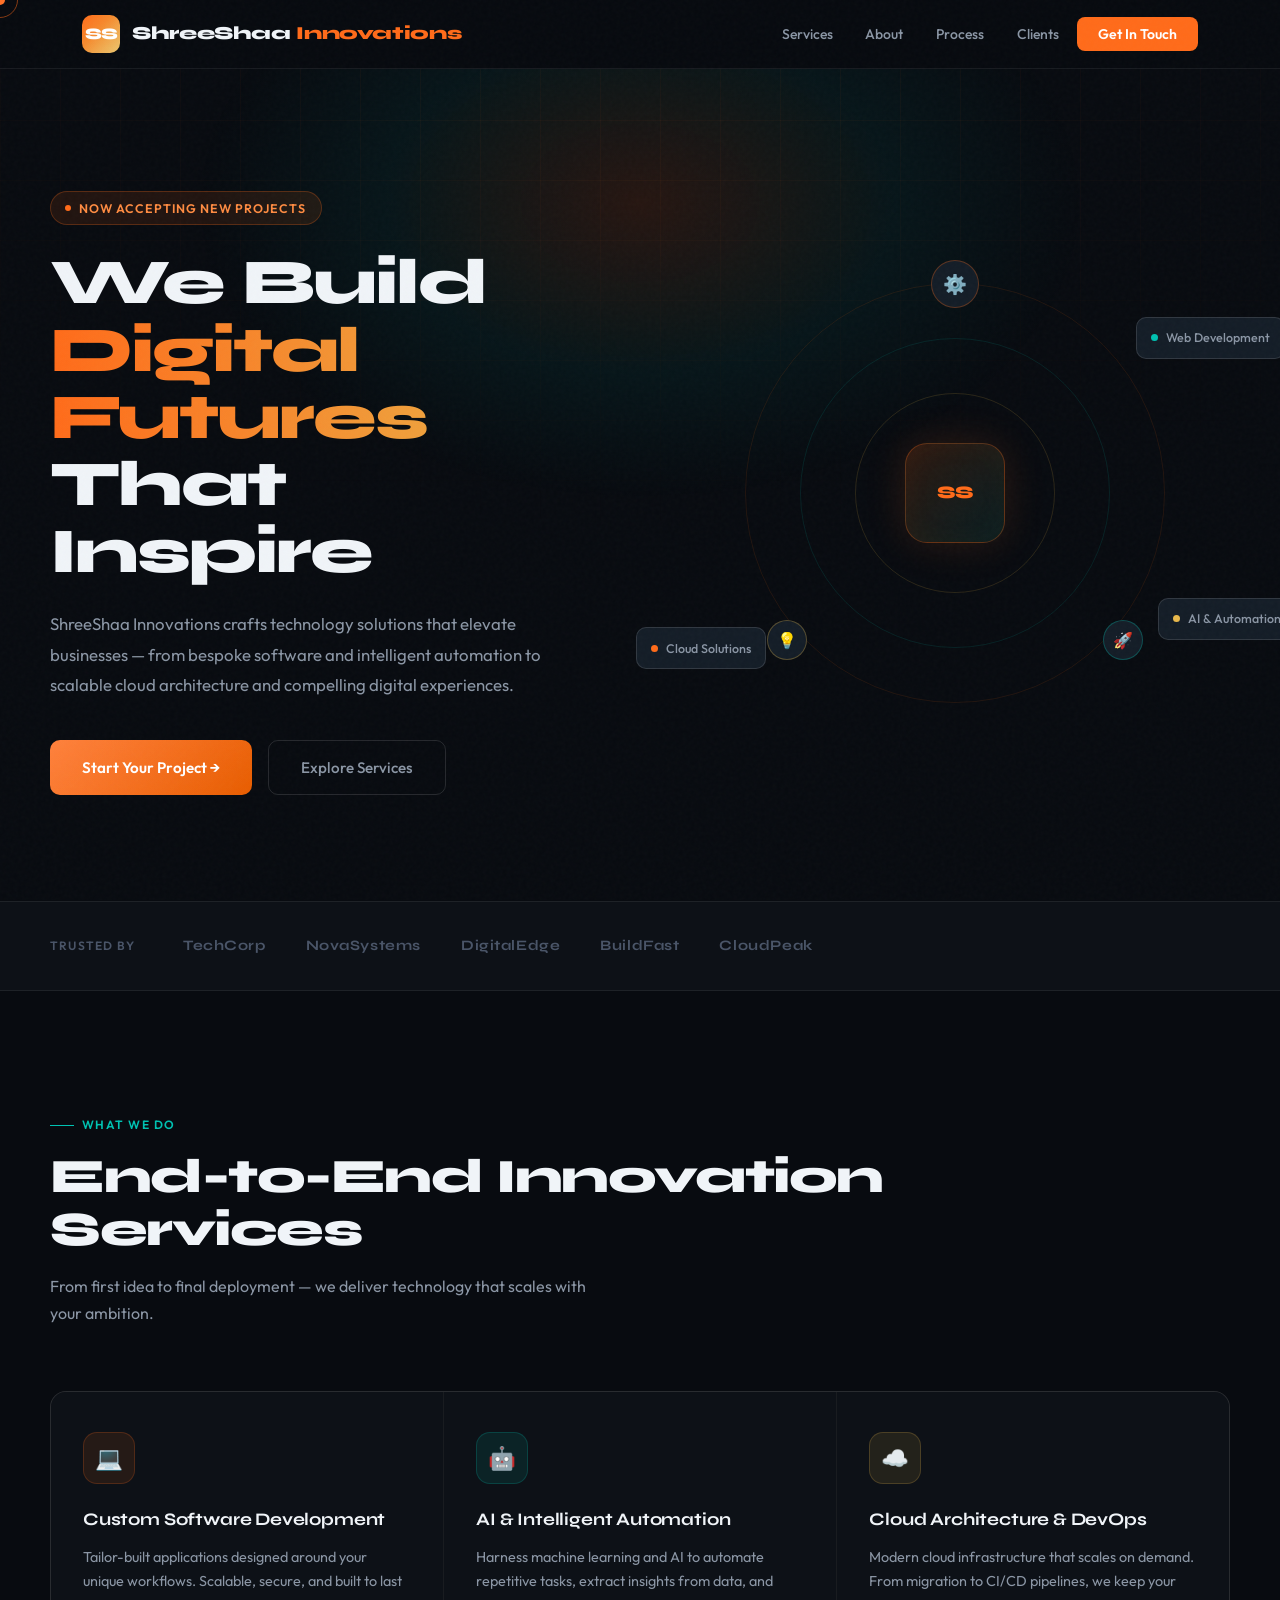
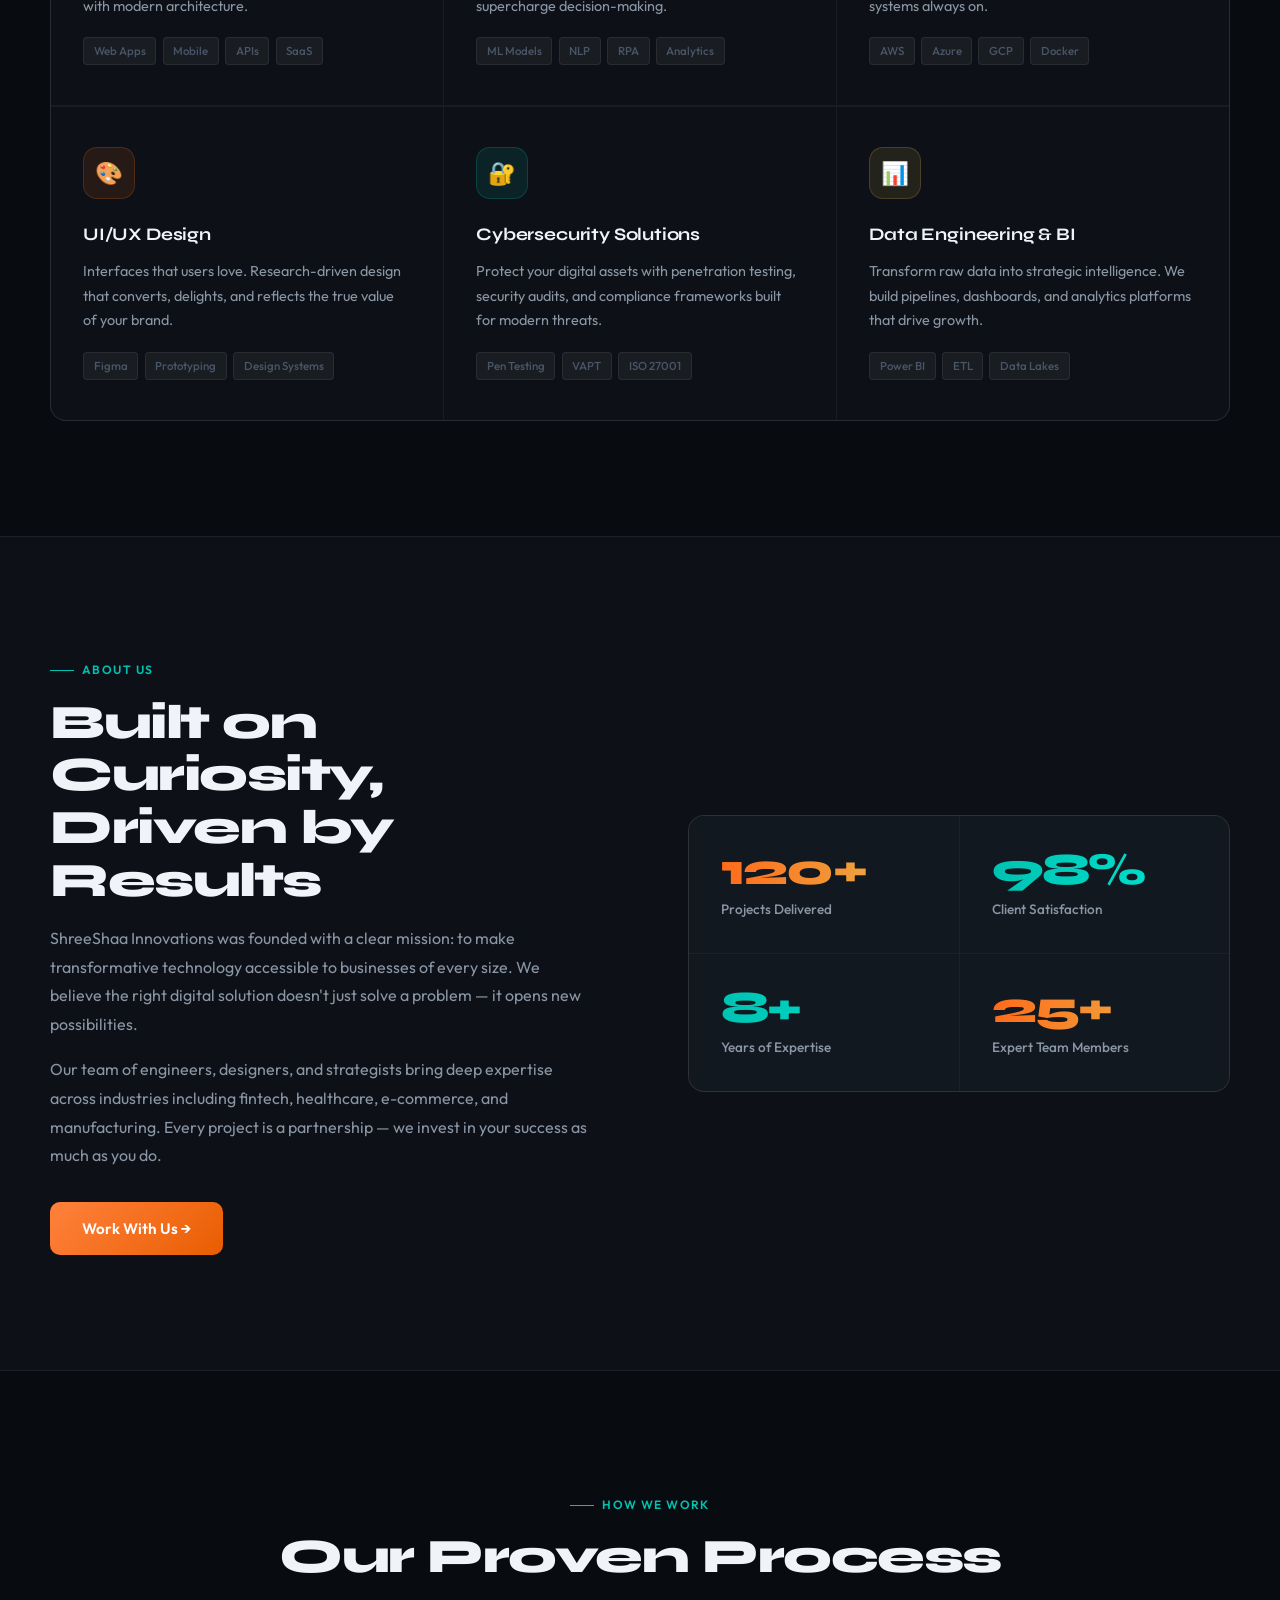
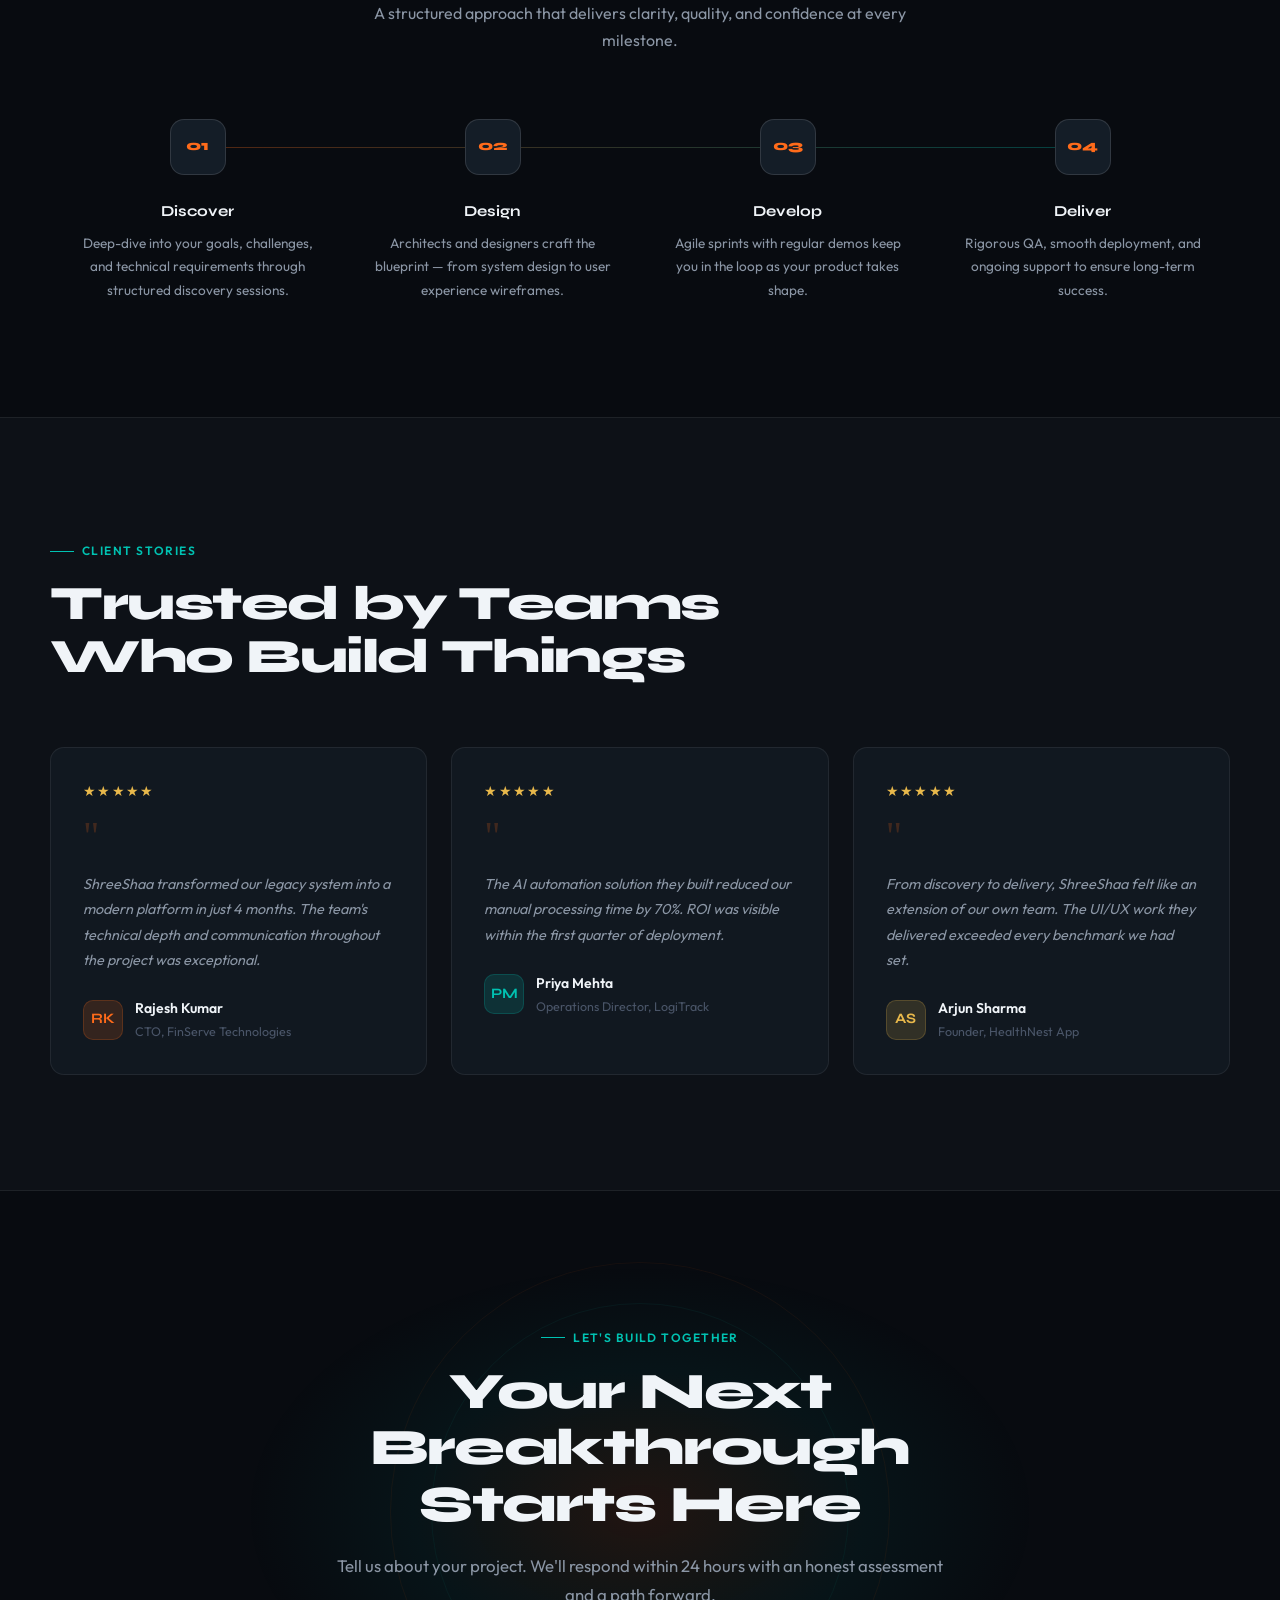
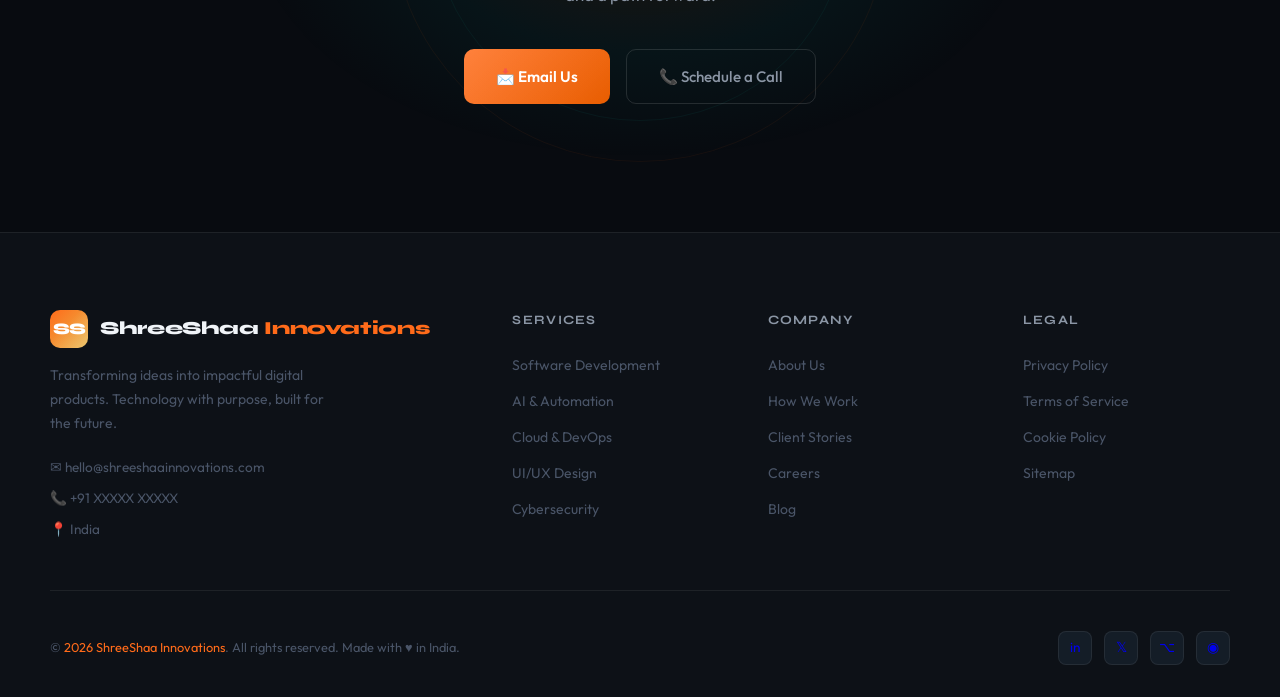
==== index.html @ fb8f9248 "Rename Index.html to index.html" ====
<!DOCTYPE html>
<html lang="en">
<head>
  <meta charset="UTF-8">
  <meta name="viewport" content="width=device-width, initial-scale=1.0">
  <title>ShreeShaa Innovations | Transforming Ideas Into Reality</title>
  <meta name="description" content="ShreeShaa Innovations delivers cutting-edge technology solutions, software development, and digital transformation services to businesses worldwide.">
  <meta name="robots" content="index, follow">
  <link rel="canonical" href="https://shreeshaainnovations.com">
  <meta property="og:title" content="ShreeShaa Innovations | Transforming Ideas Into Reality">
  <meta property="og:description" content="Cutting-edge technology solutions and digital transformation services.">
  <meta property="og:type" content="website">
  <meta property="og:url" content="https://shreeshaainnovations.com">

  <link rel="preconnect" href="https://fonts.googleapis.com">
  <link rel="preconnect" href="https://fonts.gstatic.com" crossorigin>
  <link href="https://fonts.googleapis.com/css2?family=Syne:wght@400;600;700;800&family=Outfit:wght@300;400;500;600&display=swap" rel="stylesheet">

  <script type="application/ld+json">
  {
    "@context": "https://schema.org",
    "@type": "Organization",
    "name": "ShreeShaa Innovations",
    "url": "https://shreeshaainnovations.com",
    "description": "Technology solutions and digital transformation services",
    "contactPoint": { "@type": "ContactPoint", "contactType": "customer service", "email": "hello@shreeshaainnovations.com" }
  }
  </script>

  <style>
    /* ============================
       DESIGN SYSTEM
    ============================ */
    :root {
      --bg:        #080b10;
      --bg2:       #0d1117;
      --bg3:       #111820;
      --surface:   #141d27;
      --border:    rgba(255,255,255,0.07);
      --border2:   rgba(255,255,255,0.12);

      --saffron:   #FF6B1A;
      --saffron2:  #FF8C42;
      --teal:      #00C2B2;
      --teal2:     #00E5D1;
      --gold:      #E8B84B;

      --text:      #F0F4F8;
      --text2:     #8B96A5;
      --text3:     #4A5568;

      --font-head: 'Syne', sans-serif;
      --font-body: 'Outfit', sans-serif;
      --max-w:     1180px;
    }

    *, *::before, *::after { box-sizing: border-box; margin: 0; padding: 0; }
    html { scroll-behavior: smooth; }

    body {
      font-family: var(--font-body);
      background: var(--bg);
      color: var(--text);
      line-height: 1.7;
      -webkit-font-smoothing: antialiased;
      overflow-x: hidden;
      cursor: none;
    }

    /* ============================
       CUSTOM CURSOR
    ============================ */
    .cursor {
      width: 10px; height: 10px;
      background: var(--saffron);
      border-radius: 50%;
      position: fixed;
      top: 0; left: 0;
      pointer-events: none;
      z-index: 9999;
      transform: translate(-50%, -50%);
      transition: transform 0.1s, width 0.2s, height 0.2s, background 0.2s;
      mix-blend-mode: screen;
    }
    .cursor-ring {
      width: 36px; height: 36px;
      border: 1.5px solid rgba(255,107,26,0.5);
      border-radius: 50%;
      position: fixed;
      top: 0; left: 0;
      pointer-events: none;
      z-index: 9998;
      transform: translate(-50%, -50%);
      transition: transform 0.12s ease, width 0.25s, height 0.25s, border-color 0.25s;
    }
    body:hover .cursor-ring { border-color: rgba(255,107,26,0.4); }

    /* ============================
       SKIP LINK
    ============================ */
    .skip-link {
      position: absolute; top: -999px; left: 1rem;
      background: var(--saffron); color: #fff;
      padding: 0.5rem 1rem; border-radius: 0 0 6px 6px;
      font-size: 0.85rem; z-index: 9999;
    }
    .skip-link:focus { top: 0; }

    /* ============================
       NOISE OVERLAY
    ============================ */
    body::before {
      content: '';
      position: fixed; inset: 0;
      background-image: url("data:image/svg+xml,%3Csvg viewBox='0 0 256 256' xmlns='http://www.w3.org/2000/svg'%3E%3Cfilter id='noise'%3E%3CfeTurbulence type='fractalNoise' baseFrequency='0.9' numOctaves='4' stitchTiles='stitch'/%3E%3C/filter%3E%3Crect width='100%25' height='100%25' filter='url(%23noise)' opacity='1'/%3E%3C/svg%3E");
      opacity: 0.025;
      pointer-events: none;
      z-index: 1000;
    }

    /* ============================
       ANIMATED BG GRID
    ============================ */
    .grid-bg {
      position: fixed; inset: 0; z-index: 0;
      background-image:
        linear-gradient(rgba(255,107,26,0.04) 1px, transparent 1px),
        linear-gradient(90deg, rgba(255,107,26,0.04) 1px, transparent 1px);
      background-size: 60px 60px;
      mask-image: radial-gradient(ellipse 80% 60% at 50% 0%, black 30%, transparent 100%);
      pointer-events: none;
    }

    /* ============================
       NAV
    ============================ */
    header {
      position: sticky; top: 0; z-index: 500;
      border-bottom: 1px solid var(--border);
      background: rgba(8, 11, 16, 0.85);
      backdrop-filter: blur(20px);
    }

    nav {
      max-width: var(--max-w);
      margin: 0 auto;
      padding: 0 2rem;
      height: 68px;
      display: flex;
      align-items: center;
      justify-content: space-between;
      gap: 2rem;
    }

    .logo-wrap {
      display: flex; align-items: center; gap: 0.75rem;
      text-decoration: none;
    }

    .logo-icon {
      width: 38px; height: 38px;
      background: linear-gradient(135deg, var(--saffron), var(--gold));
      border-radius: 10px;
      display: flex; align-items: center; justify-content: center;
      font-size: 1rem;
      font-weight: 800;
      color: #fff;
      font-family: var(--font-head);
      letter-spacing: -0.05em;
      position: relative;
      overflow: hidden;
    }

    .logo-icon::after {
      content: '';
      position: absolute; inset: 0;
      background: linear-gradient(135deg, transparent 40%, rgba(255,255,255,0.2));
    }

    .logo-text {
      font-family: var(--font-head);
      font-size: 1.15rem;
      font-weight: 800;
      color: var(--text);
      letter-spacing: -0.02em;
    }

    .logo-text span { color: var(--saffron); }

    .nav-links {
      display: flex; align-items: center; gap: 0.25rem;
      list-style: none;
    }

    .nav-links a {
      color: var(--text2);
      text-decoration: none;
      font-size: 0.875rem;
      font-weight: 500;
      padding: 0.45rem 0.9rem;
      border-radius: 6px;
      transition: color 0.2s, background 0.2s;
    }

    .nav-links a:hover { color: var(--text); background: rgba(255,255,255,0.05); }

    .nav-cta {
      background: var(--saffron) !important;
      color: #fff !important;
      font-weight: 600 !important;
      padding: 0.5rem 1.3rem !important;
      border-radius: 8px !important;
      transition: transform 0.15s, box-shadow 0.2s, background 0.2s !important;
    }

    .nav-cta:hover {
      background: var(--saffron2) !important;
      transform: translateY(-1px) !important;
      box-shadow: 0 6px 20px rgba(255,107,26,0.35) !important;
    }

    /* ============================
       HERO
    ============================ */
    .hero {
      position: relative;
      min-height: calc(100vh - 68px);
      display: flex; align-items: center;
      padding: 6rem 2rem 5rem;
      overflow: hidden;
    }

    /* Radial glow */
    .hero::before {
      content: '';
      position: absolute;
      top: -20%; left: 50%;
      transform: translateX(-50%);
      width: 900px; height: 600px;
      background: radial-gradient(ellipse, rgba(255,107,26,0.12) 0%, rgba(0,194,178,0.06) 40%, transparent 70%);
      pointer-events: none;
    }

    .hero-inner {
      max-width: var(--max-w);
      margin: 0 auto;
      display: grid;
      grid-template-columns: 1fr 1fr;
      gap: 5rem;
      align-items: center;
      position: relative; z-index: 1;
    }

    .hero-badge {
      display: inline-flex; align-items: center; gap: 0.5rem;
      background: rgba(255,107,26,0.1);
      border: 1px solid rgba(255,107,26,0.25);
      color: var(--saffron2);
      font-size: 0.78rem;
      font-weight: 600;
      letter-spacing: 0.08em;
      text-transform: uppercase;
      padding: 0.35rem 0.9rem;
      border-radius: 100px;
      margin-bottom: 1.5rem;
      animation: fadeUp 0.6s ease both;
    }

    .hero-badge::before {
      content: '';
      width: 6px; height: 6px;
      background: var(--saffron);
      border-radius: 50%;
      animation: pulse 2s infinite;
    }

    @keyframes pulse {
      0%, 100% { opacity: 1; transform: scale(1); }
      50% { opacity: 0.5; transform: scale(1.4); }
    }

    h1 {
      font-family: var(--font-head);
      font-size: clamp(2.8rem, 5vw, 4.2rem);
      font-weight: 800;
      line-height: 1.05;
      letter-spacing: -0.03em;
      margin-bottom: 1.5rem;
      animation: fadeUp 0.6s 0.1s ease both;
    }

    h1 .line { display: block; }
    h1 .highlight {
      background: linear-gradient(90deg, var(--saffron), var(--gold));
      -webkit-background-clip: text;
      -webkit-text-fill-color: transparent;
      background-clip: text;
    }

    .hero-desc {
      color: var(--text2);
      font-size: 1.05rem;
      font-weight: 400;
      max-width: 46ch;
      margin-bottom: 2.5rem;
      line-height: 1.8;
      animation: fadeUp 0.6s 0.2s ease both;
    }

    .hero-actions {
      display: flex; gap: 1rem; flex-wrap: wrap;
      animation: fadeUp 0.6s 0.3s ease both;
    }

    .btn-primary {
      background: linear-gradient(135deg, var(--saffron), #E85D00);
      color: #fff;
      font-family: var(--font-body);
      font-size: 0.95rem;
      font-weight: 600;
      padding: 0.85rem 2rem;
      border-radius: 10px;
      border: none;
      cursor: pointer;
      text-decoration: none;
      display: inline-flex; align-items: center; gap: 0.5rem;
      transition: transform 0.15s, box-shadow 0.2s;
      position: relative; overflow: hidden;
    }

    .btn-primary::after {
      content: '';
      position: absolute; inset: 0;
      background: linear-gradient(135deg, rgba(255,255,255,0.15), transparent);
    }

    .btn-primary:hover {
      transform: translateY(-2px);
      box-shadow: 0 12px 32px rgba(255,107,26,0.4);
    }

    .btn-ghost {
      background: transparent;
      color: var(--text2);
      font-size: 0.95rem;
      font-weight: 500;
      padding: 0.85rem 2rem;
      border-radius: 10px;
      border: 1px solid var(--border2);
      text-decoration: none;
      display: inline-flex; align-items: center; gap: 0.5rem;
      transition: color 0.2s, border-color 0.2s, background 0.2s;
    }

    .btn-ghost:hover {
      color: var(--text);
      border-color: rgba(255,255,255,0.25);
      background: rgba(255,255,255,0.04);
    }

    /* Hero Visual — Geometric Innovation Diagram */
    .hero-visual {
      position: relative;
      display: flex; align-items: center; justify-content: center;
      animation: fadeUp 0.7s 0.4s ease both;
    }

    .orbit-container {
      position: relative;
      width: 420px; height: 420px;
    }

    .orbit-ring {
      position: absolute;
      border-radius: 50%;
      border: 1px solid var(--border);
      top: 50%; left: 50%;
      transform: translate(-50%, -50%);
    }

    .orbit-ring:nth-child(1) {
      width: 420px; height: 420px;
      border-color: rgba(255,107,26,0.1);
      animation: spinSlow 30s linear infinite;
    }

    .orbit-ring:nth-child(2) {
      width: 310px; height: 310px;
      border-color: rgba(0,194,178,0.12);
      animation: spinSlow 20s linear infinite reverse;
    }

    .orbit-ring:nth-child(3) {
      width: 200px; height: 200px;
      border-color: rgba(232,184,75,0.15);
      animation: spinSlow 15s linear infinite;
    }

    @keyframes spinSlow { to { transform: translate(-50%, -50%) rotate(360deg); } }

    /* Orbit dots */
    .orbit-dot {
      position: absolute;
      border-radius: 50%;
      display: flex; align-items: center; justify-content: center;
    }

    .od1 {
      width: 48px; height: 48px;
      background: var(--surface);
      border: 1px solid rgba(255,107,26,0.3);
      top: -24px; left: calc(50% - 24px);
      font-size: 1.2rem;
    }

    .od2 {
      width: 40px; height: 40px;
      background: var(--surface);
      border: 1px solid rgba(0,194,178,0.3);
      bottom: 10%; right: 5%;
      font-size: 1rem;
    }

    .od3 {
      width: 40px; height: 40px;
      background: var(--surface);
      border: 1px solid rgba(232,184,75,0.3);
      bottom: 10%; left: 5%;
      font-size: 1rem;
    }

    /* Center core */
    .orbit-core {
      position: absolute;
      top: 50%; left: 50%;
      transform: translate(-50%, -50%);
      width: 100px; height: 100px;
      background: linear-gradient(135deg, rgba(255,107,26,0.15), rgba(0,194,178,0.1));
      border: 1px solid rgba(255,107,26,0.3);
      border-radius: 22px;
      display: flex; align-items: center; justify-content: center;
      font-family: var(--font-head);
      font-size: 1.1rem;
      font-weight: 800;
      color: var(--saffron);
      letter-spacing: -0.03em;
      box-shadow: 0 0 40px rgba(255,107,26,0.15), inset 0 0 30px rgba(255,107,26,0.05);
    }

    /* Floating tech cards */
    .float-card {
      position: absolute;
      background: var(--surface);
      border: 1px solid var(--border2);
      border-radius: 10px;
      padding: 0.6rem 0.9rem;
      font-size: 0.78rem;
      font-weight: 500;
      color: var(--text2);
      display: flex; align-items: center; gap: 0.45rem;
      backdrop-filter: blur(8px);
    }

    .float-card .dot {
      width: 7px; height: 7px;
      border-radius: 50%;
      flex-shrink: 0;
    }

    .fc1 { top: 8%; right: -10%; animation: float 4s ease-in-out infinite; }
    .fc2 { bottom: 15%; right: -12%; animation: float 4s 1.5s ease-in-out infinite; }
    .fc3 { bottom: 8%; left: -8%; animation: float 4s 0.8s ease-in-out infinite; }

    @keyframes float {
      0%, 100% { transform: translateY(0px); }
      50% { transform: translateY(-10px); }
    }

    /* ============================
       TRUSTED BY
    ============================ */
    .trusted {
      border-top: 1px solid var(--border);
      border-bottom: 1px solid var(--border);
      padding: 2rem 2rem;
      background: var(--bg2);
    }

    .trusted-inner {
      max-width: var(--max-w);
      margin: 0 auto;
      display: flex; align-items: center; gap: 3rem;
      flex-wrap: wrap;
    }

    .trusted-label {
      font-size: 0.75rem;
      font-weight: 600;
      letter-spacing: 0.1em;
      text-transform: uppercase;
      color: var(--text3);
      white-space: nowrap;
    }

    .trusted-logos {
      display: flex; align-items: center; gap: 2.5rem; flex-wrap: wrap;
    }

    .trusted-logo {
      font-family: var(--font-head);
      font-size: 0.9rem;
      font-weight: 700;
      color: var(--text3);
      letter-spacing: 0.04em;
      transition: color 0.2s;
    }

    .trusted-logo:hover { color: var(--text2); }

    /* ============================
       SERVICES
    ============================ */
    .services {
      padding: clamp(5rem, 9vw, 8rem) 2rem;
      position: relative;
    }

    .section-head {
      max-width: var(--max-w);
      margin: 0 auto 4rem;
    }

    .eyebrow {
      display: inline-flex; align-items: center; gap: 0.5rem;
      font-size: 0.75rem; font-weight: 600;
      letter-spacing: 0.12em; text-transform: uppercase;
      color: var(--teal);
      margin-bottom: 1rem;
    }

    .eyebrow::before {
      content: '';
      width: 24px; height: 1px;
      background: var(--teal);
    }

    h2 {
      font-family: var(--font-head);
      font-size: clamp(2rem, 4vw, 3rem);
      font-weight: 800;
      letter-spacing: -0.03em;
      line-height: 1.1;
      margin-bottom: 1rem;
      color: var(--text);
    }

    .section-sub {
      color: var(--text2);
      font-size: 1rem;
      max-width: 50ch;
    }

    .services-grid {
      max-width: var(--max-w);
      margin: 0 auto;
      display: grid;
      grid-template-columns: repeat(3, 1fr);
      gap: 1.5px;
      background: var(--border);
      border-radius: 16px;
      overflow: hidden;
      border: 1px solid var(--border);
    }

    .service-card {
      background: var(--bg2);
      padding: 2.5rem 2rem;
      position: relative;
      overflow: hidden;
      transition: background 0.3s;
    }

    .service-card::before {
      content: '';
      position: absolute;
      top: 0; left: 0; right: 0;
      height: 2px;
      background: linear-gradient(90deg, var(--saffron), var(--teal));
      opacity: 0;
      transition: opacity 0.3s;
    }

    .service-card:hover { background: var(--surface); }
    .service-card:hover::before { opacity: 1; }

    .service-icon {
      width: 52px; height: 52px;
      border-radius: 14px;
      display: flex; align-items: center; justify-content: center;
      font-size: 1.4rem;
      margin-bottom: 1.3rem;
    }

    .si-orange { background: rgba(255,107,26,0.1); border: 1px solid rgba(255,107,26,0.2); }
    .si-teal   { background: rgba(0,194,178,0.1); border: 1px solid rgba(0,194,178,0.2); }
    .si-gold   { background: rgba(232,184,75,0.1); border: 1px solid rgba(232,184,75,0.2); }

    h3 {
      font-family: var(--font-head);
      font-size: 1.1rem;
      font-weight: 700;
      margin-bottom: 0.6rem;
      color: var(--text);
      letter-spacing: -0.01em;
    }

    .service-card p {
      color: var(--text2);
      font-size: 0.9rem;
      line-height: 1.7;
      margin-bottom: 1.2rem;
    }

    .service-tags {
      display: flex; flex-wrap: wrap; gap: 0.4rem;
    }

    .tag {
      font-size: 0.72rem;
      font-weight: 500;
      padding: 0.2rem 0.6rem;
      border-radius: 4px;
      background: rgba(255,255,255,0.05);
      color: var(--text3);
      border: 1px solid var(--border);
    }

    /* ============================
       ABOUT / STATS
    ============================ */
    .about {
      padding: clamp(5rem, 9vw, 8rem) 2rem;
      background: var(--bg2);
      border-top: 1px solid var(--border);
      border-bottom: 1px solid var(--border);
    }

    .about-inner {
      max-width: var(--max-w);
      margin: 0 auto;
      display: grid;
      grid-template-columns: 1fr 1fr;
      gap: 6rem;
      align-items: center;
    }

    .about-content p {
      color: var(--text2);
      margin-bottom: 1rem;
      line-height: 1.8;
    }

    .about-actions { margin-top: 2rem; }

    .stats-grid {
      display: grid;
      grid-template-columns: 1fr 1fr;
      gap: 1px;
      background: var(--border);
      border-radius: 16px;
      overflow: hidden;
      border: 1px solid var(--border);
    }

    .stat-cell {
      background: var(--bg3);
      padding: 2rem;
      transition: background 0.2s;
    }

    .stat-cell:hover { background: var(--surface); }

    .stat-num {
      font-family: var(--font-head);
      font-size: 2.8rem;
      font-weight: 800;
      line-height: 1;
      margin-bottom: 0.3rem;
      letter-spacing: -0.04em;
    }

    .sn-orange { background: linear-gradient(90deg, var(--saffron), var(--gold)); -webkit-background-clip: text; -webkit-text-fill-color: transparent; background-clip: text; }
    .sn-teal   { background: linear-gradient(90deg, var(--teal), var(--teal2)); -webkit-background-clip: text; -webkit-text-fill-color: transparent; background-clip: text; }

    .stat-desc {
      font-size: 0.85rem;
      color: var(--text2);
      font-weight: 500;
    }

    /* ============================
       PROCESS
    ============================ */
    .process {
      padding: clamp(5rem, 9vw, 8rem) 2rem;
    }

    .process-steps {
      max-width: var(--max-w);
      margin: 4rem auto 0;
      display: grid;
      grid-template-columns: repeat(4, 1fr);
      gap: 0;
      position: relative;
    }

    .process-steps::before {
      content: '';
      position: absolute;
      top: 28px; left: calc(12.5% + 20px); right: calc(12.5% + 20px);
      height: 1px;
      background: linear-gradient(90deg, var(--saffron), var(--teal));
      opacity: 0.3;
    }

    .process-step {
      padding: 0 1.5rem;
      text-align: center;
    }

    .step-num {
      width: 56px; height: 56px;
      border-radius: 14px;
      background: var(--surface);
      border: 1px solid var(--border2);
      display: flex; align-items: center; justify-content: center;
      font-family: var(--font-head);
      font-size: 0.9rem;
      font-weight: 800;
      color: var(--saffron);
      margin: 0 auto 1.5rem;
      position: relative; z-index: 1;
      transition: background 0.2s, transform 0.2s;
    }

    .process-step:hover .step-num {
      background: rgba(255,107,26,0.1);
      transform: translateY(-3px);
    }

    .process-step h4 {
      font-family: var(--font-head);
      font-size: 0.95rem;
      font-weight: 700;
      margin-bottom: 0.5rem;
      color: var(--text);
    }

    .process-step p {
      font-size: 0.85rem;
      color: var(--text2);
      line-height: 1.7;
    }

    /* ============================
       TESTIMONIALS
    ============================ */
    .testimonials {
      padding: clamp(5rem, 9vw, 8rem) 2rem;
      background: var(--bg2);
      border-top: 1px solid var(--border);
      border-bottom: 1px solid var(--border);
    }

    .testimonials-grid {
      max-width: var(--max-w);
      margin: 4rem auto 0;
      display: grid;
      grid-template-columns: repeat(3, 1fr);
      gap: 1.5rem;
    }

    .testimonial-card {
      background: var(--bg3);
      border: 1px solid var(--border);
      border-radius: 14px;
      padding: 2rem;
      position: relative;
      transition: border-color 0.2s, transform 0.2s;
    }

    .testimonial-card:hover {
      border-color: rgba(255,107,26,0.25);
      transform: translateY(-3px);
    }

    .quote-icon {
      font-size: 2.5rem;
      line-height: 1;
      color: rgba(255,107,26,0.2);
      font-family: Georgia, serif;
      margin-bottom: 1rem;
      display: block;
    }

    .testimonial-text {
      color: var(--text2);
      font-size: 0.9rem;
      line-height: 1.75;
      margin-bottom: 1.5rem;
      font-style: italic;
    }

    .testimonial-author {
      display: flex; align-items: center; gap: 0.75rem;
    }

    .author-avatar {
      width: 40px; height: 40px;
      border-radius: 10px;
      display: flex; align-items: center; justify-content: center;
      font-weight: 700; font-size: 0.9rem;
      font-family: var(--font-head);
      flex-shrink: 0;
    }

    .av1 { background: rgba(255,107,26,0.15); color: var(--saffron); border: 1px solid rgba(255,107,26,0.2); }
    .av2 { background: rgba(0,194,178,0.15); color: var(--teal); border: 1px solid rgba(0,194,178,0.2); }
    .av3 { background: rgba(232,184,75,0.15); color: var(--gold); border: 1px solid rgba(232,184,75,0.2); }

    .author-name {
      font-weight: 600;
      font-size: 0.875rem;
      color: var(--text);
    }

    .author-role { font-size: 0.78rem; color: var(--text3); }

    /* Stars */
    .stars { color: var(--gold); font-size: 0.85rem; margin-bottom: 0.8rem; letter-spacing: 0.1em; }

    /* ============================
       CONTACT / CTA
    ============================ */
    .cta-section {
      padding: clamp(5rem, 10vw, 9rem) 2rem;
      position: relative;
      overflow: hidden;
      text-align: center;
    }

    .cta-section::before {
      content: '';
      position: absolute;
      top: 50%; left: 50%;
      transform: translate(-50%, -50%);
      width: 800px; height: 500px;
      background: radial-gradient(ellipse, rgba(255,107,26,0.1) 0%, rgba(0,194,178,0.05) 40%, transparent 70%);
      pointer-events: none;
    }

    /* Decorative geometric shape */
    .cta-deco {
      position: absolute;
      top: 50%; left: 50%;
      transform: translate(-50%, -50%);
      width: 500px; height: 500px;
      border: 1px solid rgba(255,107,26,0.06);
      border-radius: 50%;
      pointer-events: none;
    }

    .cta-deco::after {
      content: '';
      position: absolute; inset: 40px;
      border: 1px solid rgba(0,194,178,0.06);
      border-radius: 50%;
    }

    .cta-inner { position: relative; z-index: 1; max-width: 620px; margin: 0 auto; }

    .cta-inner h2 { font-size: clamp(2rem, 4.5vw, 3.2rem); margin-bottom: 1.2rem; }

    .cta-inner p { color: var(--text2); margin-bottom: 2.5rem; font-size: 1.05rem; }

    .cta-actions { display: flex; gap: 1rem; justify-content: center; flex-wrap: wrap; }

    /* ============================
       FOOTER
    ============================ */
    footer {
      background: var(--bg2);
      border-top: 1px solid var(--border);
      padding: clamp(3.5rem, 6vw, 5rem) 2rem 2rem;
    }

    .footer-inner { max-width: var(--max-w); margin: 0 auto; }

    .footer-top {
      display: grid;
      grid-template-columns: 2fr 1fr 1fr 1fr;
      gap: 3rem;
      padding-bottom: 3rem;
      margin-bottom: 2.5rem;
      border-bottom: 1px solid var(--border);
    }

    .footer-brand-desc {
      color: var(--text3);
      font-size: 0.875rem;
      line-height: 1.7;
      margin-top: 1rem;
      max-width: 32ch;
    }

    .footer-contact {
      margin-top: 1.3rem;
      display: flex; flex-direction: column; gap: 0.5rem;
    }

    .footer-contact a {
      color: var(--text3);
      font-size: 0.85rem;
      text-decoration: none;
      transition: color 0.2s;
      display: flex; align-items: center; gap: 0.4rem;
    }

    .footer-contact a:hover { color: var(--saffron2); }

    .footer-col h5 {
      font-family: var(--font-head);
      font-size: 0.8rem;
      font-weight: 700;
      letter-spacing: 0.1em;
      text-transform: uppercase;
      color: var(--text2);
      margin-bottom: 1.2rem;
    }

    .footer-col ul { list-style: none; display: flex; flex-direction: column; gap: 0.55rem; }

    .footer-col ul li a {
      color: var(--text3);
      font-size: 0.875rem;
      text-decoration: none;
      transition: color 0.2s;
    }

    .footer-col ul li a:hover { color: var(--saffron2); }

    .footer-bottom {
      display: flex; justify-content: space-between; align-items: center;
      gap: 1rem; flex-wrap: wrap;
    }

    .footer-bottom p { color: var(--text3); font-size: 0.8rem; }
    .footer-bottom p span { color: var(--saffron); }

    .footer-socials { display: flex; gap: 0.75rem; }

    .social-btn {
      width: 34px; height: 34px;
      border-radius: 8px;
      background: var(--surface);
      border: 1px solid var(--border);
      display: flex; align-items: center; justify-content: center;
      font-size: 0.85rem;
      text-decoration: none;
      transition: background 0.2s, border-color 0.2s, transform 0.15s;
    }

    .social-btn:hover {
      background: rgba(255,107,26,0.1);
      border-color: rgba(255,107,26,0.3);
      transform: translateY(-2px);
    }

    /* ============================
       ANIMATIONS
    ============================ */
    @keyframes fadeUp {
      from { opacity: 0; transform: translateY(28px); }
      to   { opacity: 1; transform: translateY(0); }
    }

    .reveal {
      opacity: 0;
      transform: translateY(20px);
      transition: opacity 0.6s ease, transform 0.6s ease;
    }

    .reveal.visible {
      opacity: 1;
      transform: translateY(0);
    }

    /* ============================
       RESPONSIVE
    ============================ */
    @media (max-width: 960px) {
      .hero-inner { grid-template-columns: 1fr; text-align: center; gap: 3rem; }
      .hero-desc { margin: 0 auto 2.5rem; }
      .hero-actions { justify-content: center; }
      .hero-visual { display: none; }
      .services-grid { grid-template-columns: 1fr; }
      .about-inner { grid-template-columns: 1fr; gap: 3rem; }
      .process-steps { grid-template-columns: 1fr 1fr; gap: 2rem; }
      .process-steps::before { display: none; }
      .testimonials-grid { grid-template-columns: 1fr; }
      .footer-top { grid-template-columns: 1fr 1fr; }
    }

    @media (max-width: 600px) {
      .nav-links { display: none; }
      .services-grid { gap: 1rem; background: none; border: none; }
      .service-card { border-radius: 12px; border: 1px solid var(--border); }
      .stats-grid { grid-template-columns: 1fr; }
      .footer-top { grid-template-columns: 1fr; }
      .process-steps { grid-template-columns: 1fr; }
    }
  </style>
</head>
<body>

  <a class="skip-link" href="#main-content">Skip to main content</a>
  <div class="cursor" id="cursor"></div>
  <div class="cursor-ring" id="cursorRing"></div>
  <div class="grid-bg" aria-hidden="true"></div>

  <!-- ======================== HEADER ======================== -->
  <header>
    <nav aria-label="Main navigation">
      <a href="/" class="logo-wrap" aria-label="ShreeShaa Innovations Home">
        <div class="logo-icon">SS</div>
        <span class="logo-text">ShreeShaa <span>Innovations</span></span>
      </a>
      <ul class="nav-links" role="list">
        <li><a href="#services">Services</a></li>
        <li><a href="#about">About</a></li>
        <li><a href="#process">Process</a></li>
        <li><a href="#testimonials">Clients</a></li>
        <li><a href="#contact" class="nav-cta">Get In Touch</a></li>
      </ul>
    </nav>
  </header>

  <!-- ======================== MAIN ======================== -->
  <main id="main-content">

    <!-- HERO -->
    <section class="hero" aria-labelledby="hero-heading">
      <div class="hero-inner">
        <div>
          <span class="hero-badge">Now Accepting New Projects</span>
          <h1 id="hero-heading">
            <span class="line">We Build</span>
            <span class="line highlight">Digital Futures</span>
            <span class="line">That Inspire</span>
          </h1>
          <p class="hero-desc">
            ShreeShaa Innovations crafts technology solutions that elevate businesses — 
            from bespoke software and intelligent automation to scalable cloud architecture 
            and compelling digital experiences.
          </p>
          <div class="hero-actions">
            <a href="#contact" class="btn-primary">Start Your Project →</a>
            <a href="#services" class="btn-ghost">Explore Services</a>
          </div>
        </div>

        <div class="hero-visual" aria-hidden="true">
          <div class="orbit-container">
            <div class="orbit-ring">
              <div class="orbit-dot od1">⚙️</div>
              <div class="orbit-dot od2">🚀</div>
              <div class="orbit-dot od3">💡</div>
            </div>
            <div class="orbit-ring"></div>
            <div class="orbit-ring"></div>
            <div class="orbit-core">SS</div>
          </div>
          <div class="float-card fc1">
            <span class="dot" style="background:var(--teal)"></span>
            Web Development
          </div>
          <div class="float-card fc2">
            <span class="dot" style="background:var(--gold)"></span>
            AI & Automation
          </div>
          <div class="float-card fc3">
            <span class="dot" style="background:var(--saffron)"></span>
            Cloud Solutions
          </div>
        </div>
      </div>
    </section>

    <!-- TRUSTED BY -->
    <div class="trusted">
      <div class="trusted-inner">
        <span class="trusted-label">Trusted by</span>
        <div class="trusted-logos">
          <span class="trusted-logo">TechCorp</span>
          <span class="trusted-logo">NovaSystems</span>
          <span class="trusted-logo">DigitalEdge</span>
          <span class="trusted-logo">BuildFast</span>
          <span class="trusted-logo">CloudPeak</span>
        </div>
      </div>
    </div>

    <!-- SERVICES -->
    <section class="services" id="services" aria-labelledby="services-heading">
      <div class="section-head reveal">
        <span class="eyebrow">What We Do</span>
        <h2 id="services-heading">End-to-End Innovation<br>Services</h2>
        <p class="section-sub">From first idea to final deployment — we deliver technology that scales with your ambition.</p>
      </div>
      <div class="services-grid reveal">
        <article class="service-card">
          <div class="service-icon si-orange">💻</div>
          <h3>Custom Software Development</h3>
          <p>Tailor-built applications designed around your unique workflows. Scalable, secure, and built to last with modern architecture.</p>
          <div class="service-tags">
            <span class="tag">Web Apps</span>
            <span class="tag">Mobile</span>
            <span class="tag">APIs</span>
            <span class="tag">SaaS</span>
          </div>
        </article>
        <article class="service-card">
          <div class="service-icon si-teal">🤖</div>
          <h3>AI & Intelligent Automation</h3>
          <p>Harness machine learning and AI to automate repetitive tasks, extract insights from data, and supercharge decision-making.</p>
          <div class="service-tags">
            <span class="tag">ML Models</span>
            <span class="tag">NLP</span>
            <span class="tag">RPA</span>
            <span class="tag">Analytics</span>
          </div>
        </article>
        <article class="service-card">
          <div class="service-icon si-gold">☁️</div>
          <h3>Cloud Architecture & DevOps</h3>
          <p>Modern cloud infrastructure that scales on demand. From migration to CI/CD pipelines, we keep your systems always on.</p>
          <div class="service-tags">
            <span class="tag">AWS</span>
            <span class="tag">Azure</span>
            <span class="tag">GCP</span>
            <span class="tag">Docker</span>
          </div>
        </article>
        <article class="service-card">
          <div class="service-icon si-orange">🎨</div>
          <h3>UI/UX Design</h3>
          <p>Interfaces that users love. Research-driven design that converts, delights, and reflects the true value of your brand.</p>
          <div class="service-tags">
            <span class="tag">Figma</span>
            <span class="tag">Prototyping</span>
            <span class="tag">Design Systems</span>
          </div>
        </article>
        <article class="service-card">
          <div class="service-icon si-teal">🔐</div>
          <h3>Cybersecurity Solutions</h3>
          <p>Protect your digital assets with penetration testing, security audits, and compliance frameworks built for modern threats.</p>
          <div class="service-tags">
            <span class="tag">Pen Testing</span>
            <span class="tag">VAPT</span>
            <span class="tag">ISO 27001</span>
          </div>
        </article>
        <article class="service-card">
          <div class="service-icon si-gold">📊</div>
          <h3>Data Engineering & BI</h3>
          <p>Transform raw data into strategic intelligence. We build pipelines, dashboards, and analytics platforms that drive growth.</p>
          <div class="service-tags">
            <span class="tag">Power BI</span>
            <span class="tag">ETL</span>
            <span class="tag">Data Lakes</span>
          </div>
        </article>
      </div>
    </section>

    <!-- ABOUT / STATS -->
    <section class="about" id="about" aria-labelledby="about-heading">
      <div class="about-inner">
        <div class="about-content reveal">
          <span class="eyebrow">About Us</span>
          <h2 id="about-heading">Built on Curiosity,<br>Driven by Results</h2>
          <p>ShreeShaa Innovations was founded with a clear mission: to make transformative technology accessible to businesses of every size. We believe the right digital solution doesn't just solve a problem — it opens new possibilities.</p>
          <p>Our team of engineers, designers, and strategists bring deep expertise across industries including fintech, healthcare, e-commerce, and manufacturing. Every project is a partnership — we invest in your success as much as you do.</p>
          <div class="about-actions">
            <a href="#contact" class="btn-primary">Work With Us →</a>
          </div>
        </div>
        <div class="stats-grid reveal">
          <div class="stat-cell">
            <div class="stat-num sn-orange">120+</div>
            <div class="stat-desc">Projects Delivered</div>
          </div>
          <div class="stat-cell">
            <div class="stat-num sn-teal">98%</div>
            <div class="stat-desc">Client Satisfaction</div>
          </div>
          <div class="stat-cell">
            <div class="stat-num sn-teal">8+</div>
            <div class="stat-desc">Years of Expertise</div>
          </div>
          <div class="stat-cell">
            <div class="stat-num sn-orange">25+</div>
            <div class="stat-desc">Expert Team Members</div>
          </div>
        </div>
      </div>
    </section>

    <!-- PROCESS -->
    <section class="process" id="process" aria-labelledby="process-heading">
      <div class="section-head reveal" style="max-width:var(--max-w);margin:0 auto 0;text-align:center;">
        <span class="eyebrow" style="justify-content:center;">How We Work</span>
        <h2 id="process-heading">Our Proven Process</h2>
        <p class="section-sub" style="margin:0 auto;">A structured approach that delivers clarity, quality, and confidence at every milestone.</p>
      </div>
      <div class="process-steps reveal">
        <div class="process-step">
          <div class="step-num">01</div>
          <h4>Discover</h4>
          <p>Deep-dive into your goals, challenges, and technical requirements through structured discovery sessions.</p>
        </div>
        <div class="process-step">
          <div class="step-num">02</div>
          <h4>Design</h4>
          <p>Architects and designers craft the blueprint — from system design to user experience wireframes.</p>
        </div>
        <div class="process-step">
          <div class="step-num">03</div>
          <h4>Develop</h4>
          <p>Agile sprints with regular demos keep you in the loop as your product takes shape.</p>
        </div>
        <div class="process-step">
          <div class="step-num">04</div>
          <h4>Deliver</h4>
          <p>Rigorous QA, smooth deployment, and ongoing support to ensure long-term success.</p>
        </div>
      </div>
    </section>

    <!-- TESTIMONIALS -->
    <section class="testimonials" id="testimonials" aria-labelledby="testimonials-heading">
      <div class="section-head reveal" style="max-width:var(--max-w);margin:0 auto 0;">
        <span class="eyebrow">Client Stories</span>
        <h2 id="testimonials-heading">Trusted by Teams<br>Who Build Things</h2>
      </div>
      <div class="testimonials-grid reveal">
        <article class="testimonial-card">
          <div class="stars">★★★★★</div>
          <span class="quote-icon">"</span>
          <p class="testimonial-text">ShreeShaa transformed our legacy system into a modern platform in just 4 months. The team's technical depth and communication throughout the project was exceptional.</p>
          <div class="testimonial-author">
            <div class="author-avatar av1">RK</div>
            <div>
              <div class="author-name">Rajesh Kumar</div>
              <div class="author-role">CTO, FinServe Technologies</div>
            </div>
          </div>
        </article>
        <article class="testimonial-card">
          <div class="stars">★★★★★</div>
          <span class="quote-icon">"</span>
          <p class="testimonial-text">The AI automation solution they built reduced our manual processing time by 70%. ROI was visible within the first quarter of deployment.</p>
          <div class="testimonial-author">
            <div class="author-avatar av2">PM</div>
            <div>
              <div class="author-name">Priya Mehta</div>
              <div class="author-role">Operations Director, LogiTrack</div>
            </div>
          </div>
        </article>
        <article class="testimonial-card">
          <div class="stars">★★★★★</div>
          <span class="quote-icon">"</span>
          <p class="testimonial-text">From discovery to delivery, ShreeShaa felt like an extension of our own team. The UI/UX work they delivered exceeded every benchmark we had set.</p>
          <div class="testimonial-author">
            <div class="author-avatar av3">AS</div>
            <div>
              <div class="author-name">Arjun Sharma</div>
              <div class="author-role">Founder, HealthNest App</div>
            </div>
          </div>
        </article>
      </div>
    </section>

    <!-- CTA / CONTACT -->
    <section class="cta-section" id="contact" aria-labelledby="cta-heading">
      <div class="cta-deco" aria-hidden="true"></div>
      <div class="cta-inner reveal">
        <span class="eyebrow" style="justify-content:center;">Let's Build Together</span>
        <h2 id="cta-heading">Your Next Breakthrough<br>Starts Here</h2>
        <p>Tell us about your project. We'll respond within 24 hours with an honest assessment and a path forward.</p>
        <div class="cta-actions">
          <a href="mailto:hello@shreeshaainnovations.com" class="btn-primary">📩 Email Us</a>
          <a href="tel:+91XXXXXXXXXX" class="btn-ghost">📞 Schedule a Call</a>
        </div>
      </div>
    </section>

  </main>

  <!-- ======================== FOOTER ======================== -->
  <footer>
    <div class="footer-inner">
      <div class="footer-top">
        <div>
          <a href="/" class="logo-wrap" style="text-decoration:none;" aria-label="ShreeShaa Innovations">
            <div class="logo-icon">SS</div>
            <span class="logo-text" style="color:var(--text);">ShreeShaa <span>Innovations</span></span>
          </a>
          <p class="footer-brand-desc">Transforming ideas into impactful digital products. Technology with purpose, built for the future.</p>
          <div class="footer-contact">
            <a href="mailto:hello@shreeshaainnovations.com">✉ hello@shreeshaainnovations.com</a>
            <a href="tel:+91XXXXXXXXXX">📞 +91 XXXXX XXXXX</a>
            <a href="#">📍 India</a>
          </div>
        </div>
        <div class="footer-col">
          <h5>Services</h5>
          <ul>
            <li><a href="#services">Software Development</a></li>
            <li><a href="#services">AI & Automation</a></li>
            <li><a href="#services">Cloud & DevOps</a></li>
            <li><a href="#services">UI/UX Design</a></li>
            <li><a href="#services">Cybersecurity</a></li>
          </ul>
        </div>
        <div class="footer-col">
          <h5>Company</h5>
          <ul>
            <li><a href="#about">About Us</a></li>
            <li><a href="#process">How We Work</a></li>
            <li><a href="#testimonials">Client Stories</a></li>
            <li><a href="#">Careers</a></li>
            <li><a href="#">Blog</a></li>
          </ul>
        </div>
        <div class="footer-col">
          <h5>Legal</h5>
          <ul>
            <li><a href="#">Privacy Policy</a></li>
            <li><a href="#">Terms of Service</a></li>
            <li><a href="#">Cookie Policy</a></li>
            <li><a href="/sitemap.xml">Sitemap</a></li>
          </ul>
        </div>
      </div>
      <div class="footer-bottom">
        <p>© <span id="year"></span> <span>ShreeShaa Innovations</span>. All rights reserved. Made with ♥ in India.</p>
        <div class="footer-socials">
          <a href="#" class="social-btn" aria-label="LinkedIn" title="LinkedIn">in</a>
          <a href="#" class="social-btn" aria-label="Twitter" title="Twitter">𝕏</a>
          <a href="#" class="social-btn" aria-label="GitHub" title="GitHub">⌥</a>
          <a href="#" class="social-btn" aria-label="Instagram" title="Instagram">◉</a>
        </div>
      </div>
    </div>
  </footer>

  <script>
    // ---- Copyright Year ----
    document.getElementById('year').textContent = new Date().getFullYear();

    // ---- Custom Cursor ----
    const cursor = document.getElementById('cursor');
    const ring = document.getElementById('cursorRing');
    let mx = 0, my = 0, rx = 0, ry = 0;

    document.addEventListener('mousemove', e => { mx = e.clientX; my = e.clientY; });

    function animateCursor() {
      cursor.style.left = mx + 'px';
      cursor.style.top  = my + 'px';
      rx += (mx - rx) * 0.12;
      ry += (my - ry) * 0.12;
      ring.style.left = rx + 'px';
      ring.style.top  = ry + 'px';
      requestAnimationFrame(animateCursor);
    }
    animateCursor();

    document.querySelectorAll('a, button').forEach(el => {
      el.addEventListener('mouseenter', () => {
        cursor.style.width = '18px';
        cursor.style.height = '18px';
        ring.style.width = '54px';
        ring.style.height = '54px';
        ring.style.borderColor = 'rgba(255,107,26,0.7)';
      });
      el.addEventListener('mouseleave', () => {
        cursor.style.width = '10px';
        cursor.style.height = '10px';
        ring.style.width = '36px';
        ring.style.height = '36px';
        ring.style.borderColor = 'rgba(255,107,26,0.4)';
      });
    });

    // ---- Scroll Reveal ----
    const observer = new IntersectionObserver(entries => {
      entries.forEach((e, i) => {
        if (e.isIntersecting) {
          setTimeout(() => e.target.classList.add('visible'), i * 80);
          observer.unobserve(e.target);
        }
      });
    }, { threshold: 0.1 });

    document.querySelectorAll('.reveal').forEach(el => observer.observe(el));

    // ---- Smooth active nav ----
    const sections = document.querySelectorAll('section[id]');
    const navLinks = document.querySelectorAll('.nav-links a');

    window.addEventListener('scroll', () => {
      let current = '';
      sections.forEach(s => {
        if (window.scrollY >= s.offsetTop - 120) current = s.id;
      });
      navLinks.forEach(a => {
        a.style.color = a.getAttribute('href') === '#' + current
          ? 'var(--saffron2)'
          : '';
      });
    });
  </script>
</body>
</html>
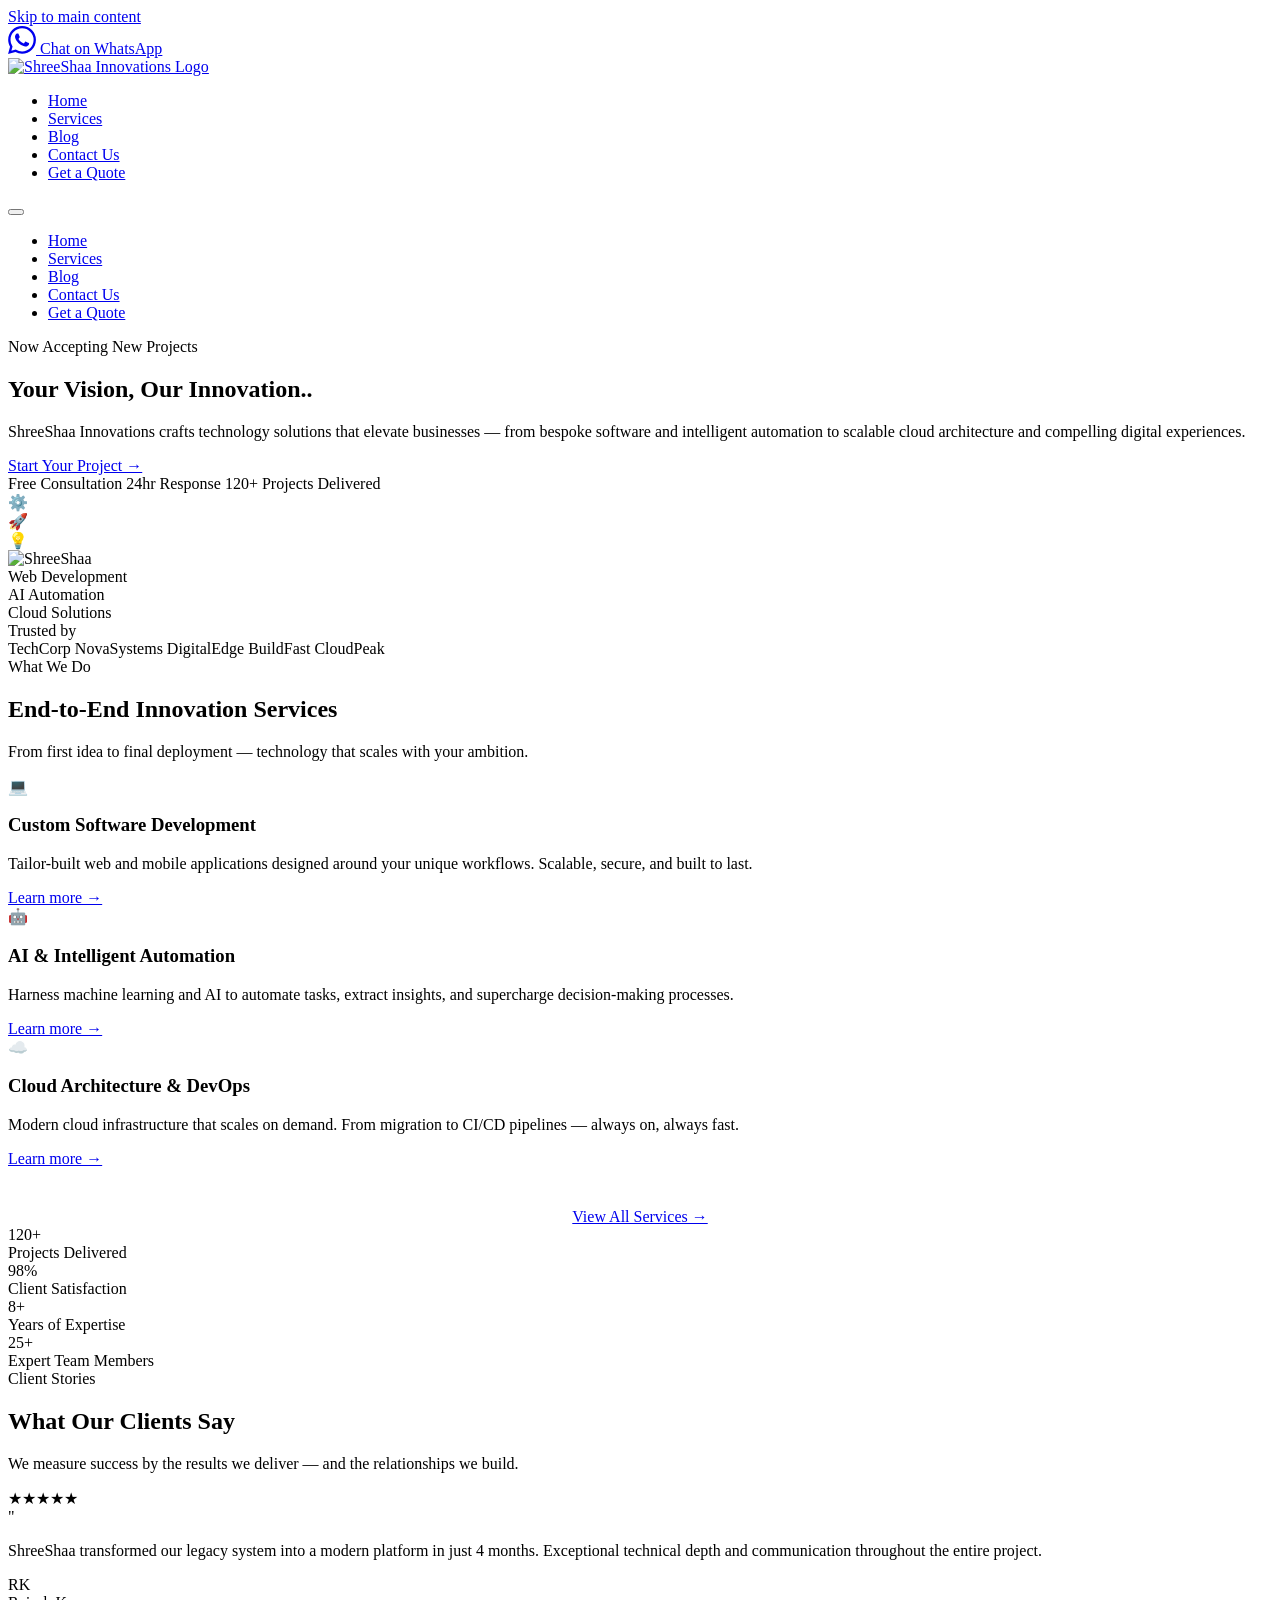
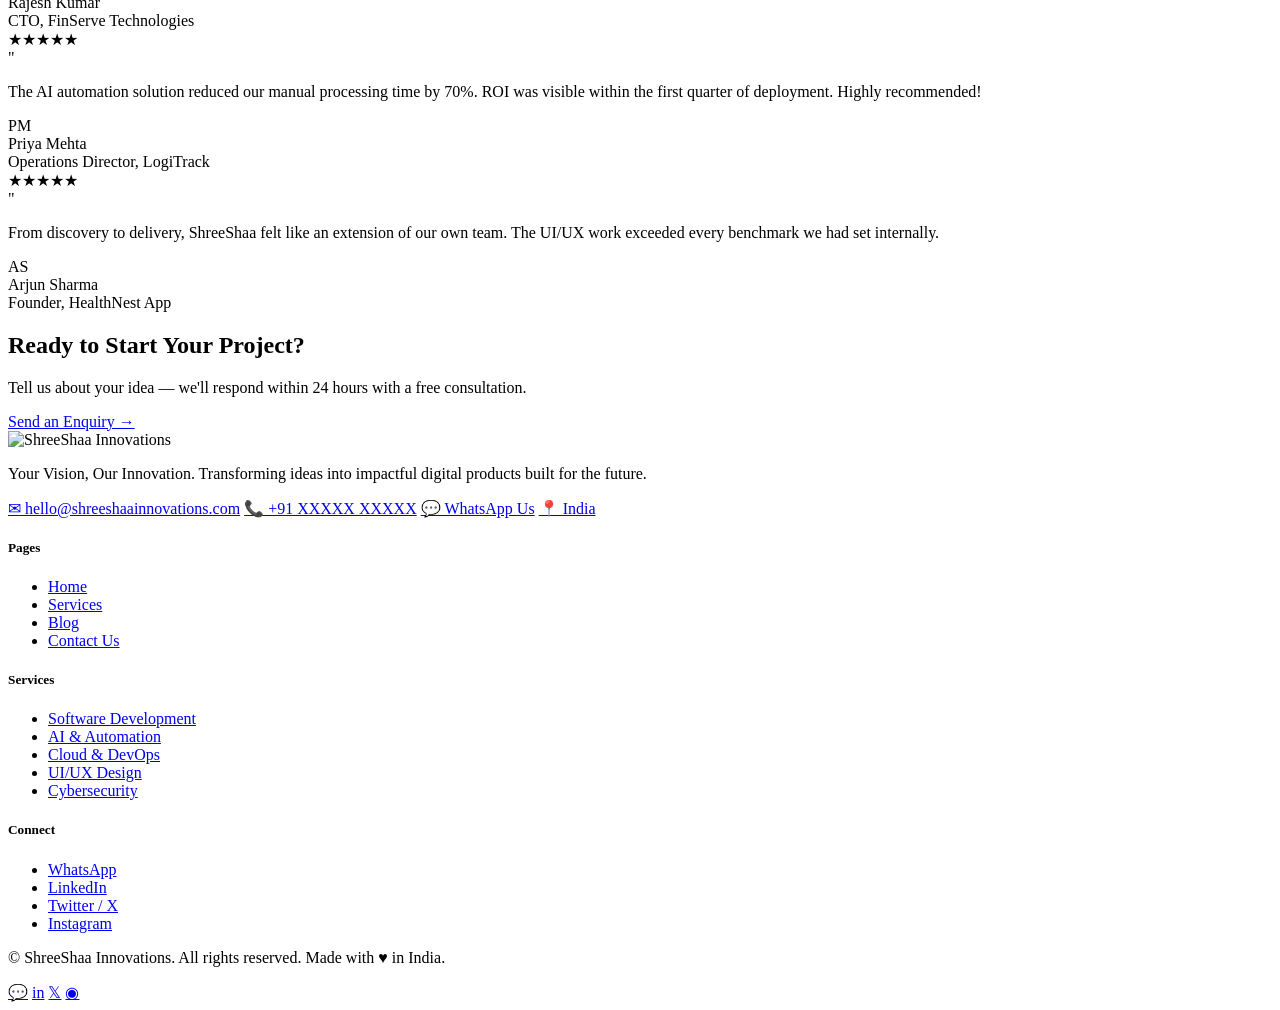
==== commit 8f2b21c3: "Add files via upload" ====
--- a/index.html
+++ b/index.html
@@ -3,1437 +3,253 @@
 <head>
   <meta charset="UTF-8">
   <meta name="viewport" content="width=device-width, initial-scale=1.0">
-  <title>ShreeShaa Innovations | Transforming Ideas Into Reality</title>
-  <meta name="description" content="ShreeShaa Innovations delivers cutting-edge technology solutions, software development, and digital transformation services to businesses worldwide.">
-  <meta name="robots" content="index, follow">
+  <title>ShreeShaa Innovations | Your Vision, Our Innovation</title>
+  <meta name="description" content="ShreeShaa Innovations delivers cutting-edge technology solutions, software development, AI automation, and digital transformation services.">
   <link rel="canonical" href="https://shreeshaainnovations.com">
-  <meta property="og:title" content="ShreeShaa Innovations | Transforming Ideas Into Reality">
-  <meta property="og:description" content="Cutting-edge technology solutions and digital transformation services.">
+  <meta property="og:title" content="ShreeShaa Innovations | Your Vision, Our Innovation">
   <meta property="og:type" content="website">
-  <meta property="og:url" content="https://shreeshaainnovations.com">
-
   <link rel="preconnect" href="https://fonts.googleapis.com">
   <link rel="preconnect" href="https://fonts.gstatic.com" crossorigin>
   <link href="https://fonts.googleapis.com/css2?family=Syne:wght@400;600;700;800&family=Outfit:wght@300;400;500;600&display=swap" rel="stylesheet">
-
-  <script type="application/ld+json">
-  {
-    "@context": "https://schema.org",
-    "@type": "Organization",
-    "name": "ShreeShaa Innovations",
-    "url": "https://shreeshaainnovations.com",
-    "description": "Technology solutions and digital transformation services",
-    "contactPoint": { "@type": "ContactPoint", "contactType": "customer service", "email": "hello@shreeshaainnovations.com" }
-  }
-  </script>
-
-  <style>
-    /* ============================
-       DESIGN SYSTEM
-    ============================ */
-    :root {
-      --bg:        #080b10;
-      --bg2:       #0d1117;
-      --bg3:       #111820;
-      --surface:   #141d27;
-      --border:    rgba(255,255,255,0.07);
-      --border2:   rgba(255,255,255,0.12);
-
-      --saffron:   #FF6B1A;
-      --saffron2:  #FF8C42;
-      --teal:      #00C2B2;
-      --teal2:     #00E5D1;
-      --gold:      #E8B84B;
-
-      --text:      #F0F4F8;
-      --text2:     #8B96A5;
-      --text3:     #4A5568;
-
-      --font-head: 'Syne', sans-serif;
-      --font-body: 'Outfit', sans-serif;
-      --max-w:     1180px;
-    }
-
-    *, *::before, *::after { box-sizing: border-box; margin: 0; padding: 0; }
-    html { scroll-behavior: smooth; }
-
-    body {
-      font-family: var(--font-body);
-      background: var(--bg);
-      color: var(--text);
-      line-height: 1.7;
-      -webkit-font-smoothing: antialiased;
-      overflow-x: hidden;
-      cursor: none;
-    }
-
-    /* ============================
-       CUSTOM CURSOR
-    ============================ */
-    .cursor {
-      width: 10px; height: 10px;
-      background: var(--saffron);
-      border-radius: 50%;
-      position: fixed;
-      top: 0; left: 0;
-      pointer-events: none;
-      z-index: 9999;
-      transform: translate(-50%, -50%);
-      transition: transform 0.1s, width 0.2s, height 0.2s, background 0.2s;
-      mix-blend-mode: screen;
-    }
-    .cursor-ring {
-      width: 36px; height: 36px;
-      border: 1.5px solid rgba(255,107,26,0.5);
-      border-radius: 50%;
-      position: fixed;
-      top: 0; left: 0;
-      pointer-events: none;
-      z-index: 9998;
-      transform: translate(-50%, -50%);
-      transition: transform 0.12s ease, width 0.25s, height 0.25s, border-color 0.25s;
-    }
-    body:hover .cursor-ring { border-color: rgba(255,107,26,0.4); }
-
-    /* ============================
-       SKIP LINK
-    ============================ */
-    .skip-link {
-      position: absolute; top: -999px; left: 1rem;
-      background: var(--saffron); color: #fff;
-      padding: 0.5rem 1rem; border-radius: 0 0 6px 6px;
-      font-size: 0.85rem; z-index: 9999;
-    }
-    .skip-link:focus { top: 0; }
-
-    /* ============================
-       NOISE OVERLAY
-    ============================ */
-    body::before {
-      content: '';
-      position: fixed; inset: 0;
-      background-image: url("data:image/svg+xml,%3Csvg viewBox='0 0 256 256' xmlns='http://www.w3.org/2000/svg'%3E%3Cfilter id='noise'%3E%3CfeTurbulence type='fractalNoise' baseFrequency='0.9' numOctaves='4' stitchTiles='stitch'/%3E%3C/filter%3E%3Crect width='100%25' height='100%25' filter='url(%23noise)' opacity='1'/%3E%3C/svg%3E");
-      opacity: 0.025;
-      pointer-events: none;
-      z-index: 1000;
-    }
-
-    /* ============================
-       ANIMATED BG GRID
-    ============================ */
-    .grid-bg {
-      position: fixed; inset: 0; z-index: 0;
-      background-image:
-        linear-gradient(rgba(255,107,26,0.04) 1px, transparent 1px),
-        linear-gradient(90deg, rgba(255,107,26,0.04) 1px, transparent 1px);
-      background-size: 60px 60px;
-      mask-image: radial-gradient(ellipse 80% 60% at 50% 0%, black 30%, transparent 100%);
-      pointer-events: none;
-    }
-
-    /* ============================
-       NAV
-    ============================ */
-    header {
-      position: sticky; top: 0; z-index: 500;
-      border-bottom: 1px solid var(--border);
-      background: rgba(8, 11, 16, 0.85);
-      backdrop-filter: blur(20px);
-    }
-
-    nav {
-      max-width: var(--max-w);
-      margin: 0 auto;
-      padding: 0 2rem;
-      height: 68px;
-      display: flex;
-      align-items: center;
-      justify-content: space-between;
-      gap: 2rem;
-    }
-
-    .logo-wrap {
-      display: flex; align-items: center; gap: 0.75rem;
-      text-decoration: none;
-    }
-
-    .logo-icon {
-      width: 38px; height: 38px;
-      background: linear-gradient(135deg, var(--saffron), var(--gold));
-      border-radius: 10px;
-      display: flex; align-items: center; justify-content: center;
-      font-size: 1rem;
-      font-weight: 800;
-      color: #fff;
-      font-family: var(--font-head);
-      letter-spacing: -0.05em;
-      position: relative;
-      overflow: hidden;
-    }
-
-    .logo-icon::after {
-      content: '';
-      position: absolute; inset: 0;
-      background: linear-gradient(135deg, transparent 40%, rgba(255,255,255,0.2));
-    }
-
-    .logo-text {
-      font-family: var(--font-head);
-      font-size: 1.15rem;
-      font-weight: 800;
-      color: var(--text);
-      letter-spacing: -0.02em;
-    }
-
-    .logo-text span { color: var(--saffron); }
-
-    .nav-links {
-      display: flex; align-items: center; gap: 0.25rem;
-      list-style: none;
-    }
-
-    .nav-links a {
-      color: var(--text2);
-      text-decoration: none;
-      font-size: 0.875rem;
-      font-weight: 500;
-      padding: 0.45rem 0.9rem;
-      border-radius: 6px;
-      transition: color 0.2s, background 0.2s;
-    }
-
-    .nav-links a:hover { color: var(--text); background: rgba(255,255,255,0.05); }
-
-    .nav-cta {
-      background: var(--saffron) !important;
-      color: #fff !important;
-      font-weight: 600 !important;
-      padding: 0.5rem 1.3rem !important;
-      border-radius: 8px !important;
-      transition: transform 0.15s, box-shadow 0.2s, background 0.2s !important;
-    }
-
-    .nav-cta:hover {
-      background: var(--saffron2) !important;
-      transform: translateY(-1px) !important;
-      box-shadow: 0 6px 20px rgba(255,107,26,0.35) !important;
-    }
-
-    /* ============================
-       HERO
-    ============================ */
-    .hero {
-      position: relative;
-      min-height: calc(100vh - 68px);
-      display: flex; align-items: center;
-      padding: 6rem 2rem 5rem;
-      overflow: hidden;
-    }
-
-    /* Radial glow */
-    .hero::before {
-      content: '';
-      position: absolute;
-      top: -20%; left: 50%;
-      transform: translateX(-50%);
-      width: 900px; height: 600px;
-      background: radial-gradient(ellipse, rgba(255,107,26,0.12) 0%, rgba(0,194,178,0.06) 40%, transparent 70%);
-      pointer-events: none;
-    }
-
-    .hero-inner {
-      max-width: var(--max-w);
-      margin: 0 auto;
-      display: grid;
-      grid-template-columns: 1fr 1fr;
-      gap: 5rem;
-      align-items: center;
-      position: relative; z-index: 1;
-    }
-
-    .hero-badge {
-      display: inline-flex; align-items: center; gap: 0.5rem;
-      background: rgba(255,107,26,0.1);
-      border: 1px solid rgba(255,107,26,0.25);
-      color: var(--saffron2);
-      font-size: 0.78rem;
-      font-weight: 600;
-      letter-spacing: 0.08em;
-      text-transform: uppercase;
-      padding: 0.35rem 0.9rem;
-      border-radius: 100px;
-      margin-bottom: 1.5rem;
-      animation: fadeUp 0.6s ease both;
-    }
-
-    .hero-badge::before {
-      content: '';
-      width: 6px; height: 6px;
-      background: var(--saffron);
-      border-radius: 50%;
-      animation: pulse 2s infinite;
-    }
-
-    @keyframes pulse {
-      0%, 100% { opacity: 1; transform: scale(1); }
-      50% { opacity: 0.5; transform: scale(1.4); }
-    }
-
-    h1 {
-      font-family: var(--font-head);
-      font-size: clamp(2.8rem, 5vw, 4.2rem);
-      font-weight: 800;
-      line-height: 1.05;
-      letter-spacing: -0.03em;
-      margin-bottom: 1.5rem;
-      animation: fadeUp 0.6s 0.1s ease both;
-    }
-
-    h1 .line { display: block; }
-    h1 .highlight {
-      background: linear-gradient(90deg, var(--saffron), var(--gold));
-      -webkit-background-clip: text;
-      -webkit-text-fill-color: transparent;
-      background-clip: text;
-    }
-
-    .hero-desc {
-      color: var(--text2);
-      font-size: 1.05rem;
-      font-weight: 400;
-      max-width: 46ch;
-      margin-bottom: 2.5rem;
-      line-height: 1.8;
-      animation: fadeUp 0.6s 0.2s ease both;
-    }
-
-    .hero-actions {
-      display: flex; gap: 1rem; flex-wrap: wrap;
-      animation: fadeUp 0.6s 0.3s ease both;
-    }
-
-    .btn-primary {
-      background: linear-gradient(135deg, var(--saffron), #E85D00);
-      color: #fff;
-      font-family: var(--font-body);
-      font-size: 0.95rem;
-      font-weight: 600;
-      padding: 0.85rem 2rem;
-      border-radius: 10px;
-      border: none;
-      cursor: pointer;
-      text-decoration: none;
-      display: inline-flex; align-items: center; gap: 0.5rem;
-      transition: transform 0.15s, box-shadow 0.2s;
-      position: relative; overflow: hidden;
-    }
-
-    .btn-primary::after {
-      content: '';
-      position: absolute; inset: 0;
-      background: linear-gradient(135deg, rgba(255,255,255,0.15), transparent);
-    }
-
-    .btn-primary:hover {
-      transform: translateY(-2px);
-      box-shadow: 0 12px 32px rgba(255,107,26,0.4);
-    }
-
-    .btn-ghost {
-      background: transparent;
-      color: var(--text2);
-      font-size: 0.95rem;
-      font-weight: 500;
-      padding: 0.85rem 2rem;
-      border-radius: 10px;
-      border: 1px solid var(--border2);
-      text-decoration: none;
-      display: inline-flex; align-items: center; gap: 0.5rem;
-      transition: color 0.2s, border-color 0.2s, background 0.2s;
-    }
-
-    .btn-ghost:hover {
-      color: var(--text);
-      border-color: rgba(255,255,255,0.25);
-      background: rgba(255,255,255,0.04);
-    }
-
-    /* Hero Visual — Geometric Innovation Diagram */
-    .hero-visual {
-      position: relative;
-      display: flex; align-items: center; justify-content: center;
-      animation: fadeUp 0.7s 0.4s ease both;
-    }
-
-    .orbit-container {
-      position: relative;
-      width: 420px; height: 420px;
-    }
-
-    .orbit-ring {
-      position: absolute;
-      border-radius: 50%;
-      border: 1px solid var(--border);
-      top: 50%; left: 50%;
-      transform: translate(-50%, -50%);
-    }
-
-    .orbit-ring:nth-child(1) {
-      width: 420px; height: 420px;
-      border-color: rgba(255,107,26,0.1);
-      animation: spinSlow 30s linear infinite;
-    }
-
-    .orbit-ring:nth-child(2) {
-      width: 310px; height: 310px;
-      border-color: rgba(0,194,178,0.12);
-      animation: spinSlow 20s linear infinite reverse;
-    }
-
-    .orbit-ring:nth-child(3) {
-      width: 200px; height: 200px;
-      border-color: rgba(232,184,75,0.15);
-      animation: spinSlow 15s linear infinite;
-    }
-
-    @keyframes spinSlow { to { transform: translate(-50%, -50%) rotate(360deg); } }
-
-    /* Orbit dots */
-    .orbit-dot {
-      position: absolute;
-      border-radius: 50%;
-      display: flex; align-items: center; justify-content: center;
-    }
-
-    .od1 {
-      width: 48px; height: 48px;
-      background: var(--surface);
-      border: 1px solid rgba(255,107,26,0.3);
-      top: -24px; left: calc(50% - 24px);
-      font-size: 1.2rem;
-    }
-
-    .od2 {
-      width: 40px; height: 40px;
-      background: var(--surface);
-      border: 1px solid rgba(0,194,178,0.3);
-      bottom: 10%; right: 5%;
-      font-size: 1rem;
-    }
-
-    .od3 {
-      width: 40px; height: 40px;
-      background: var(--surface);
-      border: 1px solid rgba(232,184,75,0.3);
-      bottom: 10%; left: 5%;
-      font-size: 1rem;
-    }
-
-    /* Center core */
-    .orbit-core {
-      position: absolute;
-      top: 50%; left: 50%;
-      transform: translate(-50%, -50%);
-      width: 100px; height: 100px;
-      background: linear-gradient(135deg, rgba(255,107,26,0.15), rgba(0,194,178,0.1));
-      border: 1px solid rgba(255,107,26,0.3);
-      border-radius: 22px;
-      display: flex; align-items: center; justify-content: center;
-      font-family: var(--font-head);
-      font-size: 1.1rem;
-      font-weight: 800;
-      color: var(--saffron);
-      letter-spacing: -0.03em;
-      box-shadow: 0 0 40px rgba(255,107,26,0.15), inset 0 0 30px rgba(255,107,26,0.05);
-    }
-
-    /* Floating tech cards */
-    .float-card {
-      position: absolute;
-      background: var(--surface);
-      border: 1px solid var(--border2);
-      border-radius: 10px;
-      padding: 0.6rem 0.9rem;
-      font-size: 0.78rem;
-      font-weight: 500;
-      color: var(--text2);
-      display: flex; align-items: center; gap: 0.45rem;
-      backdrop-filter: blur(8px);
-    }
-
-    .float-card .dot {
-      width: 7px; height: 7px;
-      border-radius: 50%;
-      flex-shrink: 0;
-    }
-
-    .fc1 { top: 8%; right: -10%; animation: float 4s ease-in-out infinite; }
-    .fc2 { bottom: 15%; right: -12%; animation: float 4s 1.5s ease-in-out infinite; }
-    .fc3 { bottom: 8%; left: -8%; animation: float 4s 0.8s ease-in-out infinite; }
-
-    @keyframes float {
-      0%, 100% { transform: translateY(0px); }
-      50% { transform: translateY(-10px); }
-    }
-
-    /* ============================
-       TRUSTED BY
-    ============================ */
-    .trusted {
-      border-top: 1px solid var(--border);
-      border-bottom: 1px solid var(--border);
-      padding: 2rem 2rem;
-      background: var(--bg2);
-    }
-
-    .trusted-inner {
-      max-width: var(--max-w);
-      margin: 0 auto;
-      display: flex; align-items: center; gap: 3rem;
-      flex-wrap: wrap;
-    }
-
-    .trusted-label {
-      font-size: 0.75rem;
-      font-weight: 600;
-      letter-spacing: 0.1em;
-      text-transform: uppercase;
-      color: var(--text3);
-      white-space: nowrap;
-    }
-
-    .trusted-logos {
-      display: flex; align-items: center; gap: 2.5rem; flex-wrap: wrap;
-    }
-
-    .trusted-logo {
-      font-family: var(--font-head);
-      font-size: 0.9rem;
-      font-weight: 700;
-      color: var(--text3);
-      letter-spacing: 0.04em;
-      transition: color 0.2s;
-    }
-
-    .trusted-logo:hover { color: var(--text2); }
-
-    /* ============================
-       SERVICES
-    ============================ */
-    .services {
-      padding: clamp(5rem, 9vw, 8rem) 2rem;
-      position: relative;
-    }
-
-    .section-head {
-      max-width: var(--max-w);
-      margin: 0 auto 4rem;
-    }
-
-    .eyebrow {
-      display: inline-flex; align-items: center; gap: 0.5rem;
-      font-size: 0.75rem; font-weight: 600;
-      letter-spacing: 0.12em; text-transform: uppercase;
-      color: var(--teal);
-      margin-bottom: 1rem;
-    }
-
-    .eyebrow::before {
-      content: '';
-      width: 24px; height: 1px;
-      background: var(--teal);
-    }
-
-    h2 {
-      font-family: var(--font-head);
-      font-size: clamp(2rem, 4vw, 3rem);
-      font-weight: 800;
-      letter-spacing: -0.03em;
-      line-height: 1.1;
-      margin-bottom: 1rem;
-      color: var(--text);
-    }
-
-    .section-sub {
-      color: var(--text2);
-      font-size: 1rem;
-      max-width: 50ch;
-    }
-
-    .services-grid {
-      max-width: var(--max-w);
-      margin: 0 auto;
-      display: grid;
-      grid-template-columns: repeat(3, 1fr);
-      gap: 1.5px;
-      background: var(--border);
-      border-radius: 16px;
-      overflow: hidden;
-      border: 1px solid var(--border);
-    }
-
-    .service-card {
-      background: var(--bg2);
-      padding: 2.5rem 2rem;
-      position: relative;
-      overflow: hidden;
-      transition: background 0.3s;
-    }
-
-    .service-card::before {
-      content: '';
-      position: absolute;
-      top: 0; left: 0; right: 0;
-      height: 2px;
-      background: linear-gradient(90deg, var(--saffron), var(--teal));
-      opacity: 0;
-      transition: opacity 0.3s;
-    }
-
-    .service-card:hover { background: var(--surface); }
-    .service-card:hover::before { opacity: 1; }
-
-    .service-icon {
-      width: 52px; height: 52px;
-      border-radius: 14px;
-      display: flex; align-items: center; justify-content: center;
-      font-size: 1.4rem;
-      margin-bottom: 1.3rem;
-    }
-
-    .si-orange { background: rgba(255,107,26,0.1); border: 1px solid rgba(255,107,26,0.2); }
-    .si-teal   { background: rgba(0,194,178,0.1); border: 1px solid rgba(0,194,178,0.2); }
-    .si-gold   { background: rgba(232,184,75,0.1); border: 1px solid rgba(232,184,75,0.2); }
-
-    h3 {
-      font-family: var(--font-head);
-      font-size: 1.1rem;
-      font-weight: 700;
-      margin-bottom: 0.6rem;
-      color: var(--text);
-      letter-spacing: -0.01em;
-    }
-
-    .service-card p {
-      color: var(--text2);
-      font-size: 0.9rem;
-      line-height: 1.7;
-      margin-bottom: 1.2rem;
-    }
-
-    .service-tags {
-      display: flex; flex-wrap: wrap; gap: 0.4rem;
-    }
-
-    .tag {
-      font-size: 0.72rem;
-      font-weight: 500;
-      padding: 0.2rem 0.6rem;
-      border-radius: 4px;
-      background: rgba(255,255,255,0.05);
-      color: var(--text3);
-      border: 1px solid var(--border);
-    }
-
-    /* ============================
-       ABOUT / STATS
-    ============================ */
-    .about {
-      padding: clamp(5rem, 9vw, 8rem) 2rem;
-      background: var(--bg2);
-      border-top: 1px solid var(--border);
-      border-bottom: 1px solid var(--border);
-    }
-
-    .about-inner {
-      max-width: var(--max-w);
-      margin: 0 auto;
-      display: grid;
-      grid-template-columns: 1fr 1fr;
-      gap: 6rem;
-      align-items: center;
-    }
-
-    .about-content p {
-      color: var(--text2);
-      margin-bottom: 1rem;
-      line-height: 1.8;
-    }
-
-    .about-actions { margin-top: 2rem; }
-
-    .stats-grid {
-      display: grid;
-      grid-template-columns: 1fr 1fr;
-      gap: 1px;
-      background: var(--border);
-      border-radius: 16px;
-      overflow: hidden;
-      border: 1px solid var(--border);
-    }
-
-    .stat-cell {
-      background: var(--bg3);
-      padding: 2rem;
-      transition: background 0.2s;
-    }
-
-    .stat-cell:hover { background: var(--surface); }
-
-    .stat-num {
-      font-family: var(--font-head);
-      font-size: 2.8rem;
-      font-weight: 800;
-      line-height: 1;
-      margin-bottom: 0.3rem;
-      letter-spacing: -0.04em;
-    }
-
-    .sn-orange { background: linear-gradient(90deg, var(--saffron), var(--gold)); -webkit-background-clip: text; -webkit-text-fill-color: transparent; background-clip: text; }
-    .sn-teal   { background: linear-gradient(90deg, var(--teal), var(--teal2)); -webkit-background-clip: text; -webkit-text-fill-color: transparent; background-clip: text; }
-
-    .stat-desc {
-      font-size: 0.85rem;
-      color: var(--text2);
-      font-weight: 500;
-    }
-
-    /* ============================
-       PROCESS
-    ============================ */
-    .process {
-      padding: clamp(5rem, 9vw, 8rem) 2rem;
-    }
-
-    .process-steps {
-      max-width: var(--max-w);
-      margin: 4rem auto 0;
-      display: grid;
-      grid-template-columns: repeat(4, 1fr);
-      gap: 0;
-      position: relative;
-    }
-
-    .process-steps::before {
-      content: '';
-      position: absolute;
-      top: 28px; left: calc(12.5% + 20px); right: calc(12.5% + 20px);
-      height: 1px;
-      background: linear-gradient(90deg, var(--saffron), var(--teal));
-      opacity: 0.3;
-    }
-
-    .process-step {
-      padding: 0 1.5rem;
-      text-align: center;
-    }
-
-    .step-num {
-      width: 56px; height: 56px;
-      border-radius: 14px;
-      background: var(--surface);
-      border: 1px solid var(--border2);
-      display: flex; align-items: center; justify-content: center;
-      font-family: var(--font-head);
-      font-size: 0.9rem;
-      font-weight: 800;
-      color: var(--saffron);
-      margin: 0 auto 1.5rem;
-      position: relative; z-index: 1;
-      transition: background 0.2s, transform 0.2s;
-    }
-
-    .process-step:hover .step-num {
-      background: rgba(255,107,26,0.1);
-      transform: translateY(-3px);
-    }
-
-    .process-step h4 {
-      font-family: var(--font-head);
-      font-size: 0.95rem;
-      font-weight: 700;
-      margin-bottom: 0.5rem;
-      color: var(--text);
-    }
-
-    .process-step p {
-      font-size: 0.85rem;
-      color: var(--text2);
-      line-height: 1.7;
-    }
-
-    /* ============================
-       TESTIMONIALS
-    ============================ */
-    .testimonials {
-      padding: clamp(5rem, 9vw, 8rem) 2rem;
-      background: var(--bg2);
-      border-top: 1px solid var(--border);
-      border-bottom: 1px solid var(--border);
-    }
-
-    .testimonials-grid {
-      max-width: var(--max-w);
-      margin: 4rem auto 0;
-      display: grid;
-      grid-template-columns: repeat(3, 1fr);
-      gap: 1.5rem;
-    }
-
-    .testimonial-card {
-      background: var(--bg3);
-      border: 1px solid var(--border);
-      border-radius: 14px;
-      padding: 2rem;
-      position: relative;
-      transition: border-color 0.2s, transform 0.2s;
-    }
-
-    .testimonial-card:hover {
-      border-color: rgba(255,107,26,0.25);
-      transform: translateY(-3px);
-    }
-
-    .quote-icon {
-      font-size: 2.5rem;
-      line-height: 1;
-      color: rgba(255,107,26,0.2);
-      font-family: Georgia, serif;
-      margin-bottom: 1rem;
-      display: block;
-    }
-
-    .testimonial-text {
-      color: var(--text2);
-      font-size: 0.9rem;
-      line-height: 1.75;
-      margin-bottom: 1.5rem;
-      font-style: italic;
-    }
-
-    .testimonial-author {
-      display: flex; align-items: center; gap: 0.75rem;
-    }
-
-    .author-avatar {
-      width: 40px; height: 40px;
-      border-radius: 10px;
-      display: flex; align-items: center; justify-content: center;
-      font-weight: 700; font-size: 0.9rem;
-      font-family: var(--font-head);
-      flex-shrink: 0;
-    }
-
-    .av1 { background: rgba(255,107,26,0.15); color: var(--saffron); border: 1px solid rgba(255,107,26,0.2); }
-    .av2 { background: rgba(0,194,178,0.15); color: var(--teal); border: 1px solid rgba(0,194,178,0.2); }
-    .av3 { background: rgba(232,184,75,0.15); color: var(--gold); border: 1px solid rgba(232,184,75,0.2); }
-
-    .author-name {
-      font-weight: 600;
-      font-size: 0.875rem;
-      color: var(--text);
-    }
-
-    .author-role { font-size: 0.78rem; color: var(--text3); }
-
-    /* Stars */
-    .stars { color: var(--gold); font-size: 0.85rem; margin-bottom: 0.8rem; letter-spacing: 0.1em; }
-
-    /* ============================
-       CONTACT / CTA
-    ============================ */
-    .cta-section {
-      padding: clamp(5rem, 10vw, 9rem) 2rem;
-      position: relative;
-      overflow: hidden;
-      text-align: center;
-    }
-
-    .cta-section::before {
-      content: '';
-      position: absolute;
-      top: 50%; left: 50%;
-      transform: translate(-50%, -50%);
-      width: 800px; height: 500px;
-      background: radial-gradient(ellipse, rgba(255,107,26,0.1) 0%, rgba(0,194,178,0.05) 40%, transparent 70%);
-      pointer-events: none;
-    }
-
-    /* Decorative geometric shape */
-    .cta-deco {
-      position: absolute;
-      top: 50%; left: 50%;
-      transform: translate(-50%, -50%);
-      width: 500px; height: 500px;
-      border: 1px solid rgba(255,107,26,0.06);
-      border-radius: 50%;
-      pointer-events: none;
-    }
-
-    .cta-deco::after {
-      content: '';
-      position: absolute; inset: 40px;
-      border: 1px solid rgba(0,194,178,0.06);
-      border-radius: 50%;
-    }
-
-    .cta-inner { position: relative; z-index: 1; max-width: 620px; margin: 0 auto; }
-
-    .cta-inner h2 { font-size: clamp(2rem, 4.5vw, 3.2rem); margin-bottom: 1.2rem; }
-
-    .cta-inner p { color: var(--text2); margin-bottom: 2.5rem; font-size: 1.05rem; }
-
-    .cta-actions { display: flex; gap: 1rem; justify-content: center; flex-wrap: wrap; }
-
-    /* ============================
-       FOOTER
-    ============================ */
-    footer {
-      background: var(--bg2);
-      border-top: 1px solid var(--border);
-      padding: clamp(3.5rem, 6vw, 5rem) 2rem 2rem;
-    }
-
-    .footer-inner { max-width: var(--max-w); margin: 0 auto; }
-
-    .footer-top {
-      display: grid;
-      grid-template-columns: 2fr 1fr 1fr 1fr;
-      gap: 3rem;
-      padding-bottom: 3rem;
-      margin-bottom: 2.5rem;
-      border-bottom: 1px solid var(--border);
-    }
-
-    .footer-brand-desc {
-      color: var(--text3);
-      font-size: 0.875rem;
-      line-height: 1.7;
-      margin-top: 1rem;
-      max-width: 32ch;
-    }
-
-    .footer-contact {
-      margin-top: 1.3rem;
-      display: flex; flex-direction: column; gap: 0.5rem;
-    }
-
-    .footer-contact a {
-      color: var(--text3);
-      font-size: 0.85rem;
-      text-decoration: none;
-      transition: color 0.2s;
-      display: flex; align-items: center; gap: 0.4rem;
-    }
-
-    .footer-contact a:hover { color: var(--saffron2); }
-
-    .footer-col h5 {
-      font-family: var(--font-head);
-      font-size: 0.8rem;
-      font-weight: 700;
-      letter-spacing: 0.1em;
-      text-transform: uppercase;
-      color: var(--text2);
-      margin-bottom: 1.2rem;
-    }
-
-    .footer-col ul { list-style: none; display: flex; flex-direction: column; gap: 0.55rem; }
-
-    .footer-col ul li a {
-      color: var(--text3);
-      font-size: 0.875rem;
-      text-decoration: none;
-      transition: color 0.2s;
-    }
-
-    .footer-col ul li a:hover { color: var(--saffron2); }
-
-    .footer-bottom {
-      display: flex; justify-content: space-between; align-items: center;
-      gap: 1rem; flex-wrap: wrap;
-    }
-
-    .footer-bottom p { color: var(--text3); font-size: 0.8rem; }
-    .footer-bottom p span { color: var(--saffron); }
-
-    .footer-socials { display: flex; gap: 0.75rem; }
-
-    .social-btn {
-      width: 34px; height: 34px;
-      border-radius: 8px;
-      background: var(--surface);
-      border: 1px solid var(--border);
-      display: flex; align-items: center; justify-content: center;
-      font-size: 0.85rem;
-      text-decoration: none;
-      transition: background 0.2s, border-color 0.2s, transform 0.15s;
-    }
-
-    .social-btn:hover {
-      background: rgba(255,107,26,0.1);
-      border-color: rgba(255,107,26,0.3);
-      transform: translateY(-2px);
-    }
-
-    /* ============================
-       ANIMATIONS
-    ============================ */
-    @keyframes fadeUp {
-      from { opacity: 0; transform: translateY(28px); }
-      to   { opacity: 1; transform: translateY(0); }
-    }
-
-    .reveal {
-      opacity: 0;
-      transform: translateY(20px);
-      transition: opacity 0.6s ease, transform 0.6s ease;
-    }
-
-    .reveal.visible {
-      opacity: 1;
-      transform: translateY(0);
-    }
-
-    /* ============================
-       RESPONSIVE
-    ============================ */
-    @media (max-width: 960px) {
-      .hero-inner { grid-template-columns: 1fr; text-align: center; gap: 3rem; }
-      .hero-desc { margin: 0 auto 2.5rem; }
-      .hero-actions { justify-content: center; }
-      .hero-visual { display: none; }
-      .services-grid { grid-template-columns: 1fr; }
-      .about-inner { grid-template-columns: 1fr; gap: 3rem; }
-      .process-steps { grid-template-columns: 1fr 1fr; gap: 2rem; }
-      .process-steps::before { display: none; }
-      .testimonials-grid { grid-template-columns: 1fr; }
-      .footer-top { grid-template-columns: 1fr 1fr; }
-    }
-
-    @media (max-width: 600px) {
-      .nav-links { display: none; }
-      .services-grid { gap: 1rem; background: none; border: none; }
-      .service-card { border-radius: 12px; border: 1px solid var(--border); }
-      .stats-grid { grid-template-columns: 1fr; }
-      .footer-top { grid-template-columns: 1fr; }
-      .process-steps { grid-template-columns: 1fr; }
-    }
-  </style>
+  <link rel="stylesheet" href="css/style.css">
 </head>
 <body>
-
-  <a class="skip-link" href="#main-content">Skip to main content</a>
-  <div class="cursor" id="cursor"></div>
-  <div class="cursor-ring" id="cursorRing"></div>
-  <div class="grid-bg" aria-hidden="true"></div>
-
-  <!-- ======================== HEADER ======================== -->
-  <header>
-    <nav aria-label="Main navigation">
-      <a href="/" class="logo-wrap" aria-label="ShreeShaa Innovations Home">
-        <div class="logo-icon">SS</div>
-        <span class="logo-text">ShreeShaa <span>Innovations</span></span>
-      </a>
-      <ul class="nav-links" role="list">
-        <li><a href="#services">Services</a></li>
-        <li><a href="#about">About</a></li>
-        <li><a href="#process">Process</a></li>
-        <li><a href="#testimonials">Clients</a></li>
-        <li><a href="#contact" class="nav-cta">Get In Touch</a></li>
-      </ul>
-    </nav>
-  </header>
-
-  <!-- ======================== MAIN ======================== -->
-  <main id="main-content">
-
-    <!-- HERO -->
-    <section class="hero" aria-labelledby="hero-heading">
-      <div class="hero-inner">
-        <div>
-          <span class="hero-badge">Now Accepting New Projects</span>
-          <h1 id="hero-heading">
-            <span class="line">We Build</span>
-            <span class="line highlight">Digital Futures</span>
-            <span class="line">That Inspire</span>
-          </h1>
-          <p class="hero-desc">
-            ShreeShaa Innovations crafts technology solutions that elevate businesses — 
-            from bespoke software and intelligent automation to scalable cloud architecture 
-            and compelling digital experiences.
-          </p>
-          <div class="hero-actions">
-            <a href="#contact" class="btn-primary">Start Your Project →</a>
-            <a href="#services" class="btn-ghost">Explore Services</a>
+<a class="skip-link" href="#main-content">Skip to main content</a>
+
+<!-- WhatsApp Float -->
+<a href="https://wa.me/91XXXXXXXXXX?text=Hello%20ShreeShaa%20Innovations%2C%20I%20would%20like%20to%20enquire%20about%20your%20services."
+   class="whatsapp-float" target="_blank" rel="noopener" aria-label="Chat on WhatsApp">
+  <div class="wa-pulse"></div>
+  <svg viewBox="0 0 24 24" fill="currentColor" width="28" height="28"><path d="M17.472 14.382c-.297-.149-1.758-.867-2.03-.967-.273-.099-.471-.148-.67.15-.197.297-.767.966-.94 1.164-.173.199-.347.223-.644.075-.297-.15-1.255-.463-2.39-1.475-.883-.788-1.48-1.761-1.653-2.059-.173-.297-.018-.458.13-.606.134-.133.298-.347.446-.52.149-.174.198-.298.298-.497.099-.198.05-.371-.025-.52-.075-.149-.669-1.612-.916-2.207-.242-.579-.487-.5-.669-.51-.173-.008-.371-.01-.57-.01-.198 0-.52.074-.792.372-.272.297-1.04 1.016-1.04 2.479 0 1.462 1.065 2.875 1.213 3.074.149.198 2.096 3.2 5.077 4.487.709.306 1.262.489 1.694.625.712.227 1.36.195 1.871.118.571-.085 1.758-.719 2.006-1.413.248-.694.248-1.289.173-1.413-.074-.124-.272-.198-.57-.347m-5.421 7.403h-.004a9.87 9.87 0 01-5.031-1.378l-.361-.214-3.741.982.998-3.648-.235-.374a9.86 9.86 0 01-1.51-5.26c.001-5.45 4.436-9.884 9.888-9.884 2.64 0 5.122 1.03 6.988 2.898a9.825 9.825 0 012.893 6.994c-.003 5.45-4.437 9.884-9.885 9.884m8.413-18.297A11.815 11.815 0 0012.05 0C5.495 0 .16 5.335.157 11.892c0 2.096.547 4.142 1.588 5.945L.057 24l6.305-1.654a11.882 11.882 0 005.683 1.448h.005c6.554 0 11.89-5.335 11.893-11.893a11.821 11.821 0 00-3.48-8.413z"/></svg>
+  <span class="wa-tooltip">Chat on WhatsApp</span>
+</a>
+
+<!-- HEADER -->
+<header id="mainHeader">
+  <nav aria-label="Main navigation">
+    <a href="index.html" class="logo-wrap" aria-label="ShreeShaa Innovations Home">
+      <img src="images/logo.png" alt="ShreeShaa Innovations Logo" height="52">
+    </a>
+    <ul class="nav-links" role="list">
+      <li><a href="index.html" class="nav-active">Home</a></li>
+      <li><a href="services.html">Services</a></li>
+      <li><a href="blog.html">Blog</a></li>
+      <li><a href="contact.html">Contact Us</a></li>
+      <li><a href="contact.html#enquiry" class="nav-cta">Get a Quote</a></li>
+    </ul>
+    <button class="hamburger" id="hamburger" aria-label="Toggle menu" aria-expanded="false">
+      <span></span><span></span><span></span>
+    </button>
+  </nav>
+  <div class="mobile-menu" id="mobileMenu">
+    <ul>
+      <li><a href="index.html">Home</a></li>
+      <li><a href="services.html">Services</a></li>
+      <li><a href="blog.html">Blog</a></li>
+      <li><a href="contact.html">Contact Us</a></li>
+      <li><a href="contact.html#enquiry" class="mobile-cta">Get a Quote</a></li>
+    </ul>
+  </div>
+</header>
+
+<main id="main-content">
+
+  <!-- HERO -->
+  <section class="hero" aria-labelledby="hero-heading">
+    <div class="hero-inner">
+      <div class="hero-text">
+        <span class="hero-badge">Now Accepting New Projects</span>
+        <h1 id="hero-heading">
+          <span class="line">Your Vision,</span>
+          <span class="line highlight">Our Innovation..</span>
+        </h1>
+        <p class="hero-desc">ShreeShaa Innovations crafts technology solutions that elevate businesses — from bespoke software and intelligent automation to scalable cloud architecture and compelling digital experiences.</p>
+        <div class="hero-actions">
+          <a href="contact.html#enquiry" class="btn-primary">Start Your Project →</a>
+          <a href="services.html" class="btn-ghost" style="border-color:rgba(255,255,255,0.3);color:rgba(255,255,255,0.8);">Explore Services</a>
+        </div>
+        <div class="hero-tagline">
+          <span class="hero-tagline-item">Free Consultation</span>
+          <span class="hero-tagline-item">24hr Response</span>
+          <span class="hero-tagline-item">120+ Projects Delivered</span>
+        </div>
+      </div>
+      <div class="hero-visual" aria-hidden="true">
+        <div class="orbit-container">
+          <div class="orbit-ring">
+            <div class="orbit-dot od1">⚙️</div>
+            <div class="orbit-dot od2">🚀</div>
+            <div class="orbit-dot od3">💡</div>
           </div>
-        </div>
-
-        <div class="hero-visual" aria-hidden="true">
-          <div class="orbit-container">
-            <div class="orbit-ring">
-              <div class="orbit-dot od1">⚙️</div>
-              <div class="orbit-dot od2">🚀</div>
-              <div class="orbit-dot od3">💡</div>
-            </div>
-            <div class="orbit-ring"></div>
-            <div class="orbit-ring"></div>
-            <div class="orbit-core">SS</div>
-          </div>
-          <div class="float-card fc1">
-            <span class="dot" style="background:var(--teal)"></span>
-            Web Development
-          </div>
-          <div class="float-card fc2">
-            <span class="dot" style="background:var(--gold)"></span>
-            AI & Automation
-          </div>
-          <div class="float-card fc3">
-            <span class="dot" style="background:var(--saffron)"></span>
-            Cloud Solutions
-          </div>
-        </div>
-      </div>
-    </section>
-
-    <!-- TRUSTED BY -->
-    <div class="trusted">
-      <div class="trusted-inner">
-        <span class="trusted-label">Trusted by</span>
-        <div class="trusted-logos">
-          <span class="trusted-logo">TechCorp</span>
-          <span class="trusted-logo">NovaSystems</span>
-          <span class="trusted-logo">DigitalEdge</span>
-          <span class="trusted-logo">BuildFast</span>
-          <span class="trusted-logo">CloudPeak</span>
-        </div>
-      </div>
-    </div>
-
-    <!-- SERVICES -->
-    <section class="services" id="services" aria-labelledby="services-heading">
-      <div class="section-head reveal">
-        <span class="eyebrow">What We Do</span>
-        <h2 id="services-heading">End-to-End Innovation<br>Services</h2>
-        <p class="section-sub">From first idea to final deployment — we deliver technology that scales with your ambition.</p>
-      </div>
-      <div class="services-grid reveal">
-        <article class="service-card">
-          <div class="service-icon si-orange">💻</div>
-          <h3>Custom Software Development</h3>
-          <p>Tailor-built applications designed around your unique workflows. Scalable, secure, and built to last with modern architecture.</p>
-          <div class="service-tags">
-            <span class="tag">Web Apps</span>
-            <span class="tag">Mobile</span>
-            <span class="tag">APIs</span>
-            <span class="tag">SaaS</span>
-          </div>
-        </article>
-        <article class="service-card">
-          <div class="service-icon si-teal">🤖</div>
-          <h3>AI & Intelligent Automation</h3>
-          <p>Harness machine learning and AI to automate repetitive tasks, extract insights from data, and supercharge decision-making.</p>
-          <div class="service-tags">
-            <span class="tag">ML Models</span>
-            <span class="tag">NLP</span>
-            <span class="tag">RPA</span>
-            <span class="tag">Analytics</span>
-          </div>
-        </article>
-        <article class="service-card">
-          <div class="service-icon si-gold">☁️</div>
-          <h3>Cloud Architecture & DevOps</h3>
-          <p>Modern cloud infrastructure that scales on demand. From migration to CI/CD pipelines, we keep your systems always on.</p>
-          <div class="service-tags">
-            <span class="tag">AWS</span>
-            <span class="tag">Azure</span>
-            <span class="tag">GCP</span>
-            <span class="tag">Docker</span>
-          </div>
-        </article>
-        <article class="service-card">
-          <div class="service-icon si-orange">🎨</div>
-          <h3>UI/UX Design</h3>
-          <p>Interfaces that users love. Research-driven design that converts, delights, and reflects the true value of your brand.</p>
-          <div class="service-tags">
-            <span class="tag">Figma</span>
-            <span class="tag">Prototyping</span>
-            <span class="tag">Design Systems</span>
-          </div>
-        </article>
-        <article class="service-card">
-          <div class="service-icon si-teal">🔐</div>
-          <h3>Cybersecurity Solutions</h3>
-          <p>Protect your digital assets with penetration testing, security audits, and compliance frameworks built for modern threats.</p>
-          <div class="service-tags">
-            <span class="tag">Pen Testing</span>
-            <span class="tag">VAPT</span>
-            <span class="tag">ISO 27001</span>
-          </div>
-        </article>
-        <article class="service-card">
-          <div class="service-icon si-gold">📊</div>
-          <h3>Data Engineering & BI</h3>
-          <p>Transform raw data into strategic intelligence. We build pipelines, dashboards, and analytics platforms that drive growth.</p>
-          <div class="service-tags">
-            <span class="tag">Power BI</span>
-            <span class="tag">ETL</span>
-            <span class="tag">Data Lakes</span>
-          </div>
-        </article>
-      </div>
-    </section>
-
-    <!-- ABOUT / STATS -->
-    <section class="about" id="about" aria-labelledby="about-heading">
-      <div class="about-inner">
-        <div class="about-content reveal">
-          <span class="eyebrow">About Us</span>
-          <h2 id="about-heading">Built on Curiosity,<br>Driven by Results</h2>
-          <p>ShreeShaa Innovations was founded with a clear mission: to make transformative technology accessible to businesses of every size. We believe the right digital solution doesn't just solve a problem — it opens new possibilities.</p>
-          <p>Our team of engineers, designers, and strategists bring deep expertise across industries including fintech, healthcare, e-commerce, and manufacturing. Every project is a partnership — we invest in your success as much as you do.</p>
-          <div class="about-actions">
-            <a href="#contact" class="btn-primary">Work With Us →</a>
-          </div>
-        </div>
-        <div class="stats-grid reveal">
-          <div class="stat-cell">
-            <div class="stat-num sn-orange">120+</div>
-            <div class="stat-desc">Projects Delivered</div>
-          </div>
-          <div class="stat-cell">
-            <div class="stat-num sn-teal">98%</div>
-            <div class="stat-desc">Client Satisfaction</div>
-          </div>
-          <div class="stat-cell">
-            <div class="stat-num sn-teal">8+</div>
-            <div class="stat-desc">Years of Expertise</div>
-          </div>
-          <div class="stat-cell">
-            <div class="stat-num sn-orange">25+</div>
-            <div class="stat-desc">Expert Team Members</div>
-          </div>
-        </div>
-      </div>
-    </section>
-
-    <!-- PROCESS -->
-    <section class="process" id="process" aria-labelledby="process-heading">
-      <div class="section-head reveal" style="max-width:var(--max-w);margin:0 auto 0;text-align:center;">
-        <span class="eyebrow" style="justify-content:center;">How We Work</span>
-        <h2 id="process-heading">Our Proven Process</h2>
-        <p class="section-sub" style="margin:0 auto;">A structured approach that delivers clarity, quality, and confidence at every milestone.</p>
-      </div>
-      <div class="process-steps reveal">
-        <div class="process-step">
-          <div class="step-num">01</div>
-          <h4>Discover</h4>
-          <p>Deep-dive into your goals, challenges, and technical requirements through structured discovery sessions.</p>
-        </div>
-        <div class="process-step">
-          <div class="step-num">02</div>
-          <h4>Design</h4>
-          <p>Architects and designers craft the blueprint — from system design to user experience wireframes.</p>
-        </div>
-        <div class="process-step">
-          <div class="step-num">03</div>
-          <h4>Develop</h4>
-          <p>Agile sprints with regular demos keep you in the loop as your product takes shape.</p>
-        </div>
-        <div class="process-step">
-          <div class="step-num">04</div>
-          <h4>Deliver</h4>
-          <p>Rigorous QA, smooth deployment, and ongoing support to ensure long-term success.</p>
-        </div>
-      </div>
-    </section>
-
-    <!-- TESTIMONIALS -->
-    <section class="testimonials" id="testimonials" aria-labelledby="testimonials-heading">
-      <div class="section-head reveal" style="max-width:var(--max-w);margin:0 auto 0;">
-        <span class="eyebrow">Client Stories</span>
-        <h2 id="testimonials-heading">Trusted by Teams<br>Who Build Things</h2>
-      </div>
-      <div class="testimonials-grid reveal">
-        <article class="testimonial-card">
-          <div class="stars">★★★★★</div>
-          <span class="quote-icon">"</span>
-          <p class="testimonial-text">ShreeShaa transformed our legacy system into a modern platform in just 4 months. The team's technical depth and communication throughout the project was exceptional.</p>
-          <div class="testimonial-author">
-            <div class="author-avatar av1">RK</div>
-            <div>
-              <div class="author-name">Rajesh Kumar</div>
-              <div class="author-role">CTO, FinServe Technologies</div>
-            </div>
-          </div>
-        </article>
-        <article class="testimonial-card">
-          <div class="stars">★★★★★</div>
-          <span class="quote-icon">"</span>
-          <p class="testimonial-text">The AI automation solution they built reduced our manual processing time by 70%. ROI was visible within the first quarter of deployment.</p>
-          <div class="testimonial-author">
-            <div class="author-avatar av2">PM</div>
-            <div>
-              <div class="author-name">Priya Mehta</div>
-              <div class="author-role">Operations Director, LogiTrack</div>
-            </div>
-          </div>
-        </article>
-        <article class="testimonial-card">
-          <div class="stars">★★★★★</div>
-          <span class="quote-icon">"</span>
-          <p class="testimonial-text">From discovery to delivery, ShreeShaa felt like an extension of our own team. The UI/UX work they delivered exceeded every benchmark we had set.</p>
-          <div class="testimonial-author">
-            <div class="author-avatar av3">AS</div>
-            <div>
-              <div class="author-name">Arjun Sharma</div>
-              <div class="author-role">Founder, HealthNest App</div>
-            </div>
-          </div>
-        </article>
-      </div>
-    </section>
-
-    <!-- CTA / CONTACT -->
-    <section class="cta-section" id="contact" aria-labelledby="cta-heading">
-      <div class="cta-deco" aria-hidden="true"></div>
-      <div class="cta-inner reveal">
-        <span class="eyebrow" style="justify-content:center;">Let's Build Together</span>
-        <h2 id="cta-heading">Your Next Breakthrough<br>Starts Here</h2>
-        <p>Tell us about your project. We'll respond within 24 hours with an honest assessment and a path forward.</p>
-        <div class="cta-actions">
-          <a href="mailto:hello@shreeshaainnovations.com" class="btn-primary">📩 Email Us</a>
-          <a href="tel:+91XXXXXXXXXX" class="btn-ghost">📞 Schedule a Call</a>
-        </div>
-      </div>
-    </section>
-
-  </main>
-
-  <!-- ======================== FOOTER ======================== -->
-  <footer>
-    <div class="footer-inner">
-      <div class="footer-top">
-        <div>
-          <a href="/" class="logo-wrap" style="text-decoration:none;" aria-label="ShreeShaa Innovations">
-            <div class="logo-icon">SS</div>
-            <span class="logo-text" style="color:var(--text);">ShreeShaa <span>Innovations</span></span>
-          </a>
-          <p class="footer-brand-desc">Transforming ideas into impactful digital products. Technology with purpose, built for the future.</p>
-          <div class="footer-contact">
-            <a href="mailto:hello@shreeshaainnovations.com">✉ hello@shreeshaainnovations.com</a>
-            <a href="tel:+91XXXXXXXXXX">📞 +91 XXXXX XXXXX</a>
-            <a href="#">📍 India</a>
-          </div>
-        </div>
-        <div class="footer-col">
-          <h5>Services</h5>
-          <ul>
-            <li><a href="#services">Software Development</a></li>
-            <li><a href="#services">AI & Automation</a></li>
-            <li><a href="#services">Cloud & DevOps</a></li>
-            <li><a href="#services">UI/UX Design</a></li>
-            <li><a href="#services">Cybersecurity</a></li>
-          </ul>
-        </div>
-        <div class="footer-col">
-          <h5>Company</h5>
-          <ul>
-            <li><a href="#about">About Us</a></li>
-            <li><a href="#process">How We Work</a></li>
-            <li><a href="#testimonials">Client Stories</a></li>
-            <li><a href="#">Careers</a></li>
-            <li><a href="#">Blog</a></li>
-          </ul>
-        </div>
-        <div class="footer-col">
-          <h5>Legal</h5>
-          <ul>
-            <li><a href="#">Privacy Policy</a></li>
-            <li><a href="#">Terms of Service</a></li>
-            <li><a href="#">Cookie Policy</a></li>
-            <li><a href="/sitemap.xml">Sitemap</a></li>
-          </ul>
-        </div>
-      </div>
-      <div class="footer-bottom">
-        <p>© <span id="year"></span> <span>ShreeShaa Innovations</span>. All rights reserved. Made with ♥ in India.</p>
-        <div class="footer-socials">
-          <a href="#" class="social-btn" aria-label="LinkedIn" title="LinkedIn">in</a>
-          <a href="#" class="social-btn" aria-label="Twitter" title="Twitter">𝕏</a>
-          <a href="#" class="social-btn" aria-label="GitHub" title="GitHub">⌥</a>
-          <a href="#" class="social-btn" aria-label="Instagram" title="Instagram">◉</a>
-        </div>
-      </div>
-    </div>
-  </footer>
-
-  <script>
-    // ---- Copyright Year ----
-    document.getElementById('year').textContent = new Date().getFullYear();
-
-    // ---- Custom Cursor ----
-    const cursor = document.getElementById('cursor');
-    const ring = document.getElementById('cursorRing');
-    let mx = 0, my = 0, rx = 0, ry = 0;
-
-    document.addEventListener('mousemove', e => { mx = e.clientX; my = e.clientY; });
-
-    function animateCursor() {
-      cursor.style.left = mx + 'px';
-      cursor.style.top  = my + 'px';
-      rx += (mx - rx) * 0.12;
-      ry += (my - ry) * 0.12;
-      ring.style.left = rx + 'px';
-      ring.style.top  = ry + 'px';
-      requestAnimationFrame(animateCursor);
-    }
-    animateCursor();
-
-    document.querySelectorAll('a, button').forEach(el => {
-      el.addEventListener('mouseenter', () => {
-        cursor.style.width = '18px';
-        cursor.style.height = '18px';
-        ring.style.width = '54px';
-        ring.style.height = '54px';
-        ring.style.borderColor = 'rgba(255,107,26,0.7)';
-      });
-      el.addEventListener('mouseleave', () => {
-        cursor.style.width = '10px';
-        cursor.style.height = '10px';
-        ring.style.width = '36px';
-        ring.style.height = '36px';
-        ring.style.borderColor = 'rgba(255,107,26,0.4)';
-      });
-    });
-
-    // ---- Scroll Reveal ----
-    const observer = new IntersectionObserver(entries => {
-      entries.forEach((e, i) => {
-        if (e.isIntersecting) {
-          setTimeout(() => e.target.classList.add('visible'), i * 80);
-          observer.unobserve(e.target);
-        }
-      });
-    }, { threshold: 0.1 });
-
-    document.querySelectorAll('.reveal').forEach(el => observer.observe(el));
-
-    // ---- Smooth active nav ----
-    const sections = document.querySelectorAll('section[id]');
-    const navLinks = document.querySelectorAll('.nav-links a');
-
-    window.addEventListener('scroll', () => {
-      let current = '';
-      sections.forEach(s => {
-        if (window.scrollY >= s.offsetTop - 120) current = s.id;
-      });
-      navLinks.forEach(a => {
-        a.style.color = a.getAttribute('href') === '#' + current
-          ? 'var(--saffron2)'
-          : '';
-      });
-    });
-  </script>
+          <div class="orbit-ring"></div>
+          <div class="orbit-ring"></div>
+          <div class="orbit-core"><img src="images/logo.png" alt="ShreeShaa"></div>
+        </div>
+        <div class="float-card fc1"><span class="dot" style="background:#F26522"></span>Web Development</div>
+        <div class="float-card fc2"><span class="dot" style="background:#1B2B6B"></span>AI Automation</div>
+        <div class="float-card fc3"><span class="dot" style="background:#25D366"></span>Cloud Solutions</div>
+      </div>
+    </div>
+  </section>
+
+  <!-- TRUSTED BY -->
+  <div class="trusted">
+    <div class="trusted-inner">
+      <span class="trusted-label">Trusted by</span>
+      <div class="trusted-logos">
+        <span class="trusted-logo">TechCorp</span>
+        <span class="trusted-logo">NovaSystems</span>
+        <span class="trusted-logo">DigitalEdge</span>
+        <span class="trusted-logo">BuildFast</span>
+        <span class="trusted-logo">CloudPeak</span>
+      </div>
+    </div>
+  </div>
+
+  <!-- SERVICES PREVIEW -->
+  <section class="section-pad" aria-labelledby="services-heading">
+    <div class="section-head reveal">
+      <span class="eyebrow">What We Do</span>
+      <h2 id="services-heading">End-to-End Innovation Services</h2>
+      <p class="section-sub">From first idea to final deployment — technology that scales with your ambition.</p>
+    </div>
+    <div class="services-grid reveal">
+      <article class="service-card">
+        <div class="service-icon si-orange">💻</div>
+        <h3>Custom Software Development</h3>
+        <p>Tailor-built web and mobile applications designed around your unique workflows. Scalable, secure, and built to last.</p>
+        <a href="services.html" class="card-link">Learn more →</a>
+      </article>
+      <article class="service-card">
+        <div class="service-icon si-navy">🤖</div>
+        <h3>AI & Intelligent Automation</h3>
+        <p>Harness machine learning and AI to automate tasks, extract insights, and supercharge decision-making processes.</p>
+        <a href="services.html" class="card-link">Learn more →</a>
+      </article>
+      <article class="service-card">
+        <div class="service-icon si-green">☁️</div>
+        <h3>Cloud Architecture & DevOps</h3>
+        <p>Modern cloud infrastructure that scales on demand. From migration to CI/CD pipelines — always on, always fast.</p>
+        <a href="services.html" class="card-link">Learn more →</a>
+      </article>
+    </div>
+    <div style="text-align:center;margin-top:2.5rem;" class="reveal">
+      <a href="services.html" class="btn-outline">View All Services →</a>
+    </div>
+  </section>
+
+  <!-- STATS -->
+  <section class="stats-section reveal">
+    <div class="stats-grid-4">
+      <div class="stat-cell"><div class="stat-num sn-orange">120+</div><div class="stat-desc">Projects Delivered</div></div>
+      <div class="stat-cell"><div class="stat-num sn-white">98%</div><div class="stat-desc">Client Satisfaction</div></div>
+      <div class="stat-cell"><div class="stat-num sn-white">8+</div><div class="stat-desc">Years of Expertise</div></div>
+      <div class="stat-cell"><div class="stat-num sn-orange">25+</div><div class="stat-desc">Expert Team Members</div></div>
+    </div>
+  </section>
+
+  <!-- TESTIMONIALS -->
+  <section class="section-pad" aria-labelledby="testimonials-heading">
+    <div class="section-head reveal">
+      <span class="eyebrow">Client Stories</span>
+      <h2 id="testimonials-heading">What Our Clients Say</h2>
+      <p class="section-sub">We measure success by the results we deliver — and the relationships we build.</p>
+    </div>
+    <div class="testimonials-grid reveal">
+      <article class="testimonial-card">
+        <div class="stars">★★★★★</div>
+        <span class="quote-icon">"</span>
+        <p class="testimonial-text">ShreeShaa transformed our legacy system into a modern platform in just 4 months. Exceptional technical depth and communication throughout the entire project.</p>
+        <div class="testimonial-author">
+          <div class="author-avatar av1">RK</div>
+          <div><div class="author-name">Rajesh Kumar</div><div class="author-role">CTO, FinServe Technologies</div></div>
+        </div>
+      </article>
+      <article class="testimonial-card">
+        <div class="stars">★★★★★</div>
+        <span class="quote-icon">"</span>
+        <p class="testimonial-text">The AI automation solution reduced our manual processing time by 70%. ROI was visible within the first quarter of deployment. Highly recommended!</p>
+        <div class="testimonial-author">
+          <div class="author-avatar av2">PM</div>
+          <div><div class="author-name">Priya Mehta</div><div class="author-role">Operations Director, LogiTrack</div></div>
+        </div>
+      </article>
+      <article class="testimonial-card">
+        <div class="stars">★★★★★</div>
+        <span class="quote-icon">"</span>
+        <p class="testimonial-text">From discovery to delivery, ShreeShaa felt like an extension of our own team. The UI/UX work exceeded every benchmark we had set internally.</p>
+        <div class="testimonial-author">
+          <div class="author-avatar av3">AS</div>
+          <div><div class="author-name">Arjun Sharma</div><div class="author-role">Founder, HealthNest App</div></div>
+        </div>
+      </article>
+    </div>
+  </section>
+
+  <!-- CTA BAND -->
+  <section class="cta-band reveal">
+    <div class="cta-band-inner">
+      <h2>Ready to Start Your Project?</h2>
+      <p>Tell us about your idea — we'll respond within 24 hours with a free consultation.</p>
+      <a href="contact.html#enquiry" class="btn-white">Send an Enquiry →</a>
+    </div>
+  </section>
+
+</main>
+
+<footer>
+  <div class="footer-inner">
+    <div class="footer-top">
+      <div>
+        <div class="logo-wrap-footer"><img src="images/logo.png" alt="ShreeShaa Innovations"></div>
+        <p class="footer-brand-desc">Your Vision, Our Innovation. Transforming ideas into impactful digital products built for the future.</p>
+        <div class="footer-contact">
+          <a href="mailto:hello@shreeshaainnovations.com">✉ hello@shreeshaainnovations.com</a>
+          <a href="tel:+91XXXXXXXXXX">📞 +91 XXXXX XXXXX</a>
+          <a href="https://wa.me/91XXXXXXXXXX" target="_blank">💬 WhatsApp Us</a>
+          <a href="#">📍 India</a>
+        </div>
+      </div>
+      <div class="footer-col">
+        <h5>Pages</h5>
+        <ul>
+          <li><a href="index.html">Home</a></li>
+          <li><a href="services.html">Services</a></li>
+          <li><a href="blog.html">Blog</a></li>
+          <li><a href="contact.html">Contact Us</a></li>
+        </ul>
+      </div>
+      <div class="footer-col">
+        <h5>Services</h5>
+        <ul>
+          <li><a href="services.html">Software Development</a></li>
+          <li><a href="services.html">AI & Automation</a></li>
+          <li><a href="services.html">Cloud & DevOps</a></li>
+          <li><a href="services.html">UI/UX Design</a></li>
+          <li><a href="services.html">Cybersecurity</a></li>
+        </ul>
+      </div>
+      <div class="footer-col">
+        <h5>Connect</h5>
+        <ul>
+          <li><a href="https://wa.me/91XXXXXXXXXX" target="_blank">WhatsApp</a></li>
+          <li><a href="#">LinkedIn</a></li>
+          <li><a href="#">Twitter / X</a></li>
+          <li><a href="#">Instagram</a></li>
+        </ul>
+      </div>
+    </div>
+    <div class="footer-bottom">
+      <p>© <span class="year"></span> <span>ShreeShaa Innovations</span>. All rights reserved. Made with ♥ in India.</p>
+      <div class="footer-socials">
+        <a href="https://wa.me/91XXXXXXXXXX" class="social-btn" target="_blank" aria-label="WhatsApp">💬</a>
+        <a href="#" class="social-btn" aria-label="LinkedIn">in</a>
+        <a href="#" class="social-btn" aria-label="Twitter">𝕏</a>
+        <a href="#" class="social-btn" aria-label="Instagram">◉</a>
+      </div>
+    </div>
+  </div>
+</footer>
+<script src="js/main.js"></script>
 </body>
 </html>
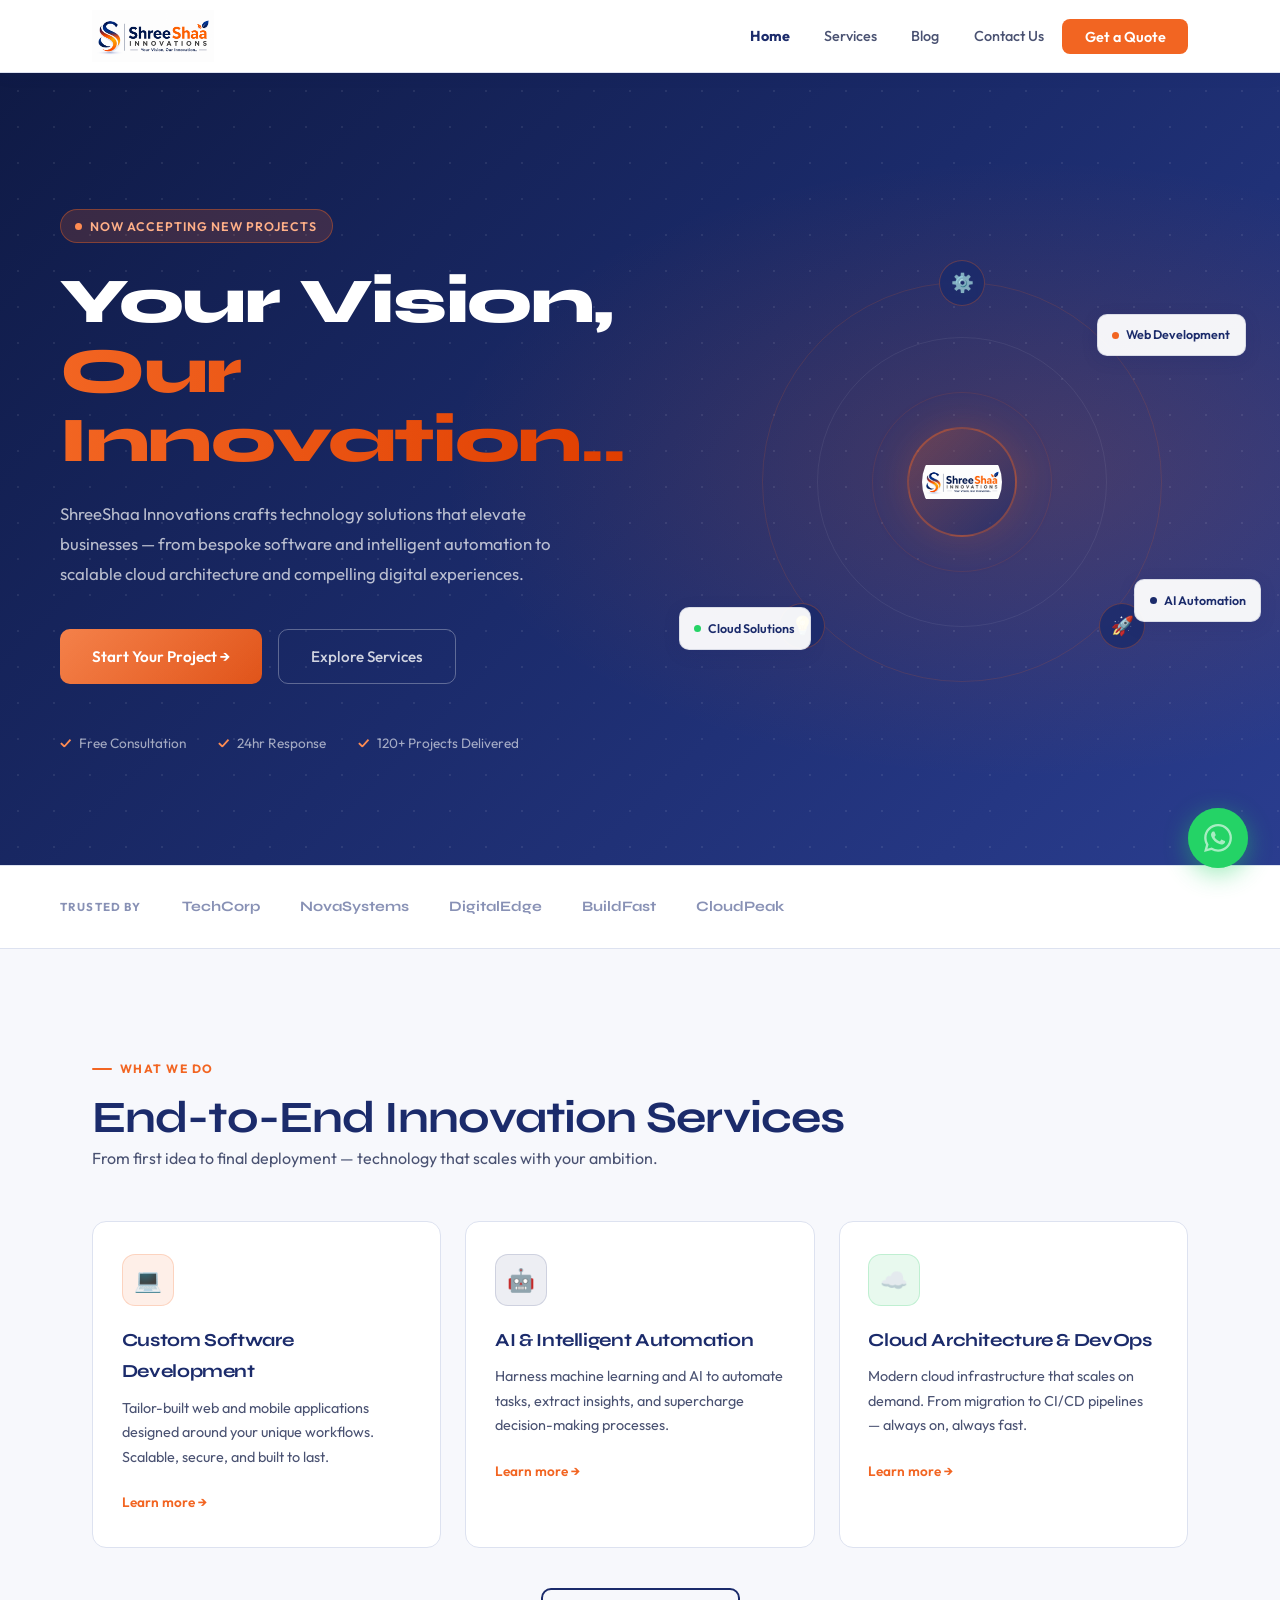
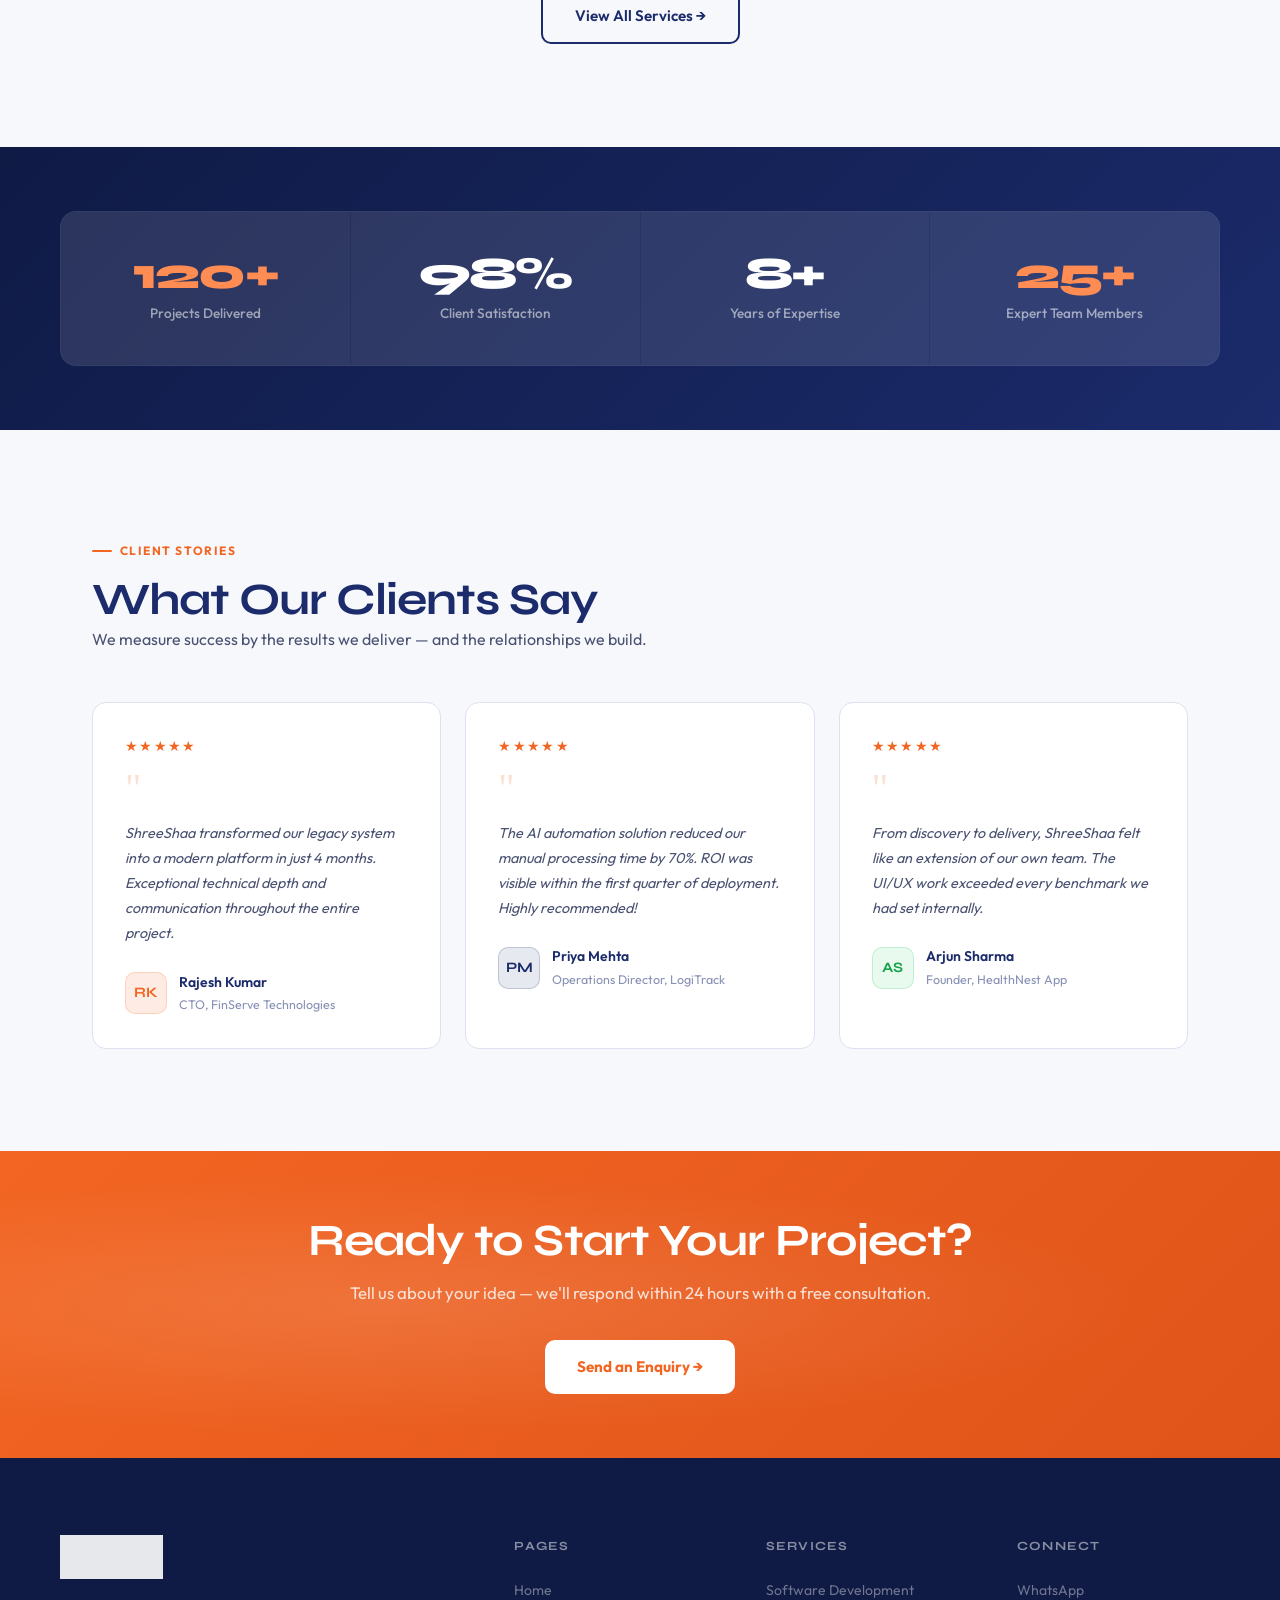
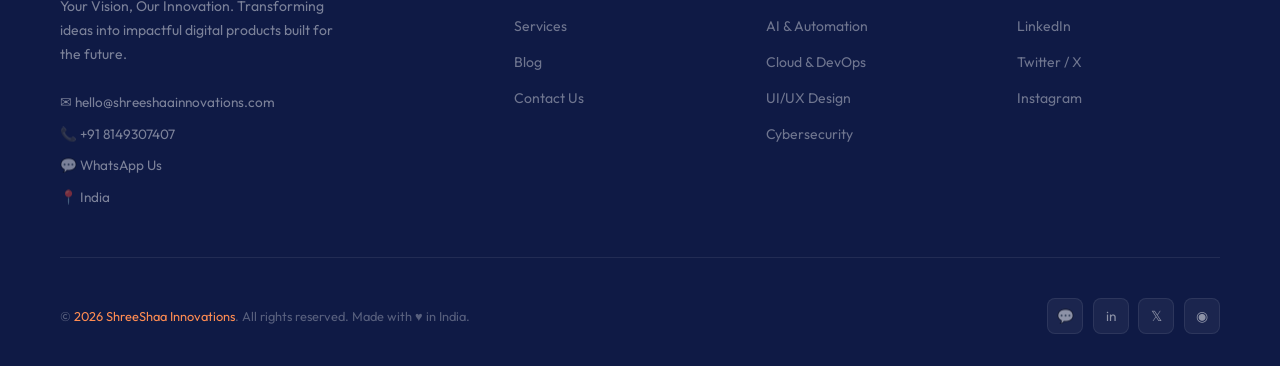
==== commit b44c2613: "Update index.html" ====
--- a/index.html
+++ b/index.html
@@ -17,7 +17,7 @@
 <a class="skip-link" href="#main-content">Skip to main content</a>
 
 <!-- WhatsApp Float -->
-<a href="https://wa.me/91XXXXXXXXXX?text=Hello%20ShreeShaa%20Innovations%2C%20I%20would%20like%20to%20enquire%20about%20your%20services."
+<a href="https://wa.me/918149307407?text=Hello%20ShreeShaa%20Innovations%2C%20I%20would%20like%20to%20enquire%20about%20your%20services."
    class="whatsapp-float" target="_blank" rel="noopener" aria-label="Chat on WhatsApp">
   <div class="wa-pulse"></div>
   <svg viewBox="0 0 24 24" fill="currentColor" width="28" height="28"><path d="M17.472 14.382c-.297-.149-1.758-.867-2.03-.967-.273-.099-.471-.148-.67.15-.197.297-.767.966-.94 1.164-.173.199-.347.223-.644.075-.297-.15-1.255-.463-2.39-1.475-.883-.788-1.48-1.761-1.653-2.059-.173-.297-.018-.458.13-.606.134-.133.298-.347.446-.52.149-.174.198-.298.298-.497.099-.198.05-.371-.025-.52-.075-.149-.669-1.612-.916-2.207-.242-.579-.487-.5-.669-.51-.173-.008-.371-.01-.57-.01-.198 0-.52.074-.792.372-.272.297-1.04 1.016-1.04 2.479 0 1.462 1.065 2.875 1.213 3.074.149.198 2.096 3.2 5.077 4.487.709.306 1.262.489 1.694.625.712.227 1.36.195 1.871.118.571-.085 1.758-.719 2.006-1.413.248-.694.248-1.289.173-1.413-.074-.124-.272-.198-.57-.347m-5.421 7.403h-.004a9.87 9.87 0 01-5.031-1.378l-.361-.214-3.741.982.998-3.648-.235-.374a9.86 9.86 0 01-1.51-5.26c.001-5.45 4.436-9.884 9.888-9.884 2.64 0 5.122 1.03 6.988 2.898a9.825 9.825 0 012.893 6.994c-.003 5.45-4.437 9.884-9.885 9.884m8.413-18.297A11.815 11.815 0 0012.05 0C5.495 0 .16 5.335.157 11.892c0 2.096.547 4.142 1.588 5.945L.057 24l6.305-1.654a11.882 11.882 0 005.683 1.448h.005c6.554 0 11.89-5.335 11.893-11.893a11.821 11.821 0 00-3.48-8.413z"/></svg>
@@ -205,8 +205,8 @@
         <p class="footer-brand-desc">Your Vision, Our Innovation. Transforming ideas into impactful digital products built for the future.</p>
         <div class="footer-contact">
           <a href="mailto:hello@shreeshaainnovations.com">✉ hello@shreeshaainnovations.com</a>
-          <a href="tel:+91XXXXXXXXXX">📞 +91 XXXXX XXXXX</a>
-          <a href="https://wa.me/91XXXXXXXXXX" target="_blank">💬 WhatsApp Us</a>
+          <a href="tel:+918149307407">📞 +91 8149307407</a>
+          <a href="https://wa.me/918149307407" target="_blank">💬 WhatsApp Us</a>
           <a href="#">📍 India</a>
         </div>
       </div>
@@ -232,7 +232,7 @@
       <div class="footer-col">
         <h5>Connect</h5>
         <ul>
-          <li><a href="https://wa.me/91XXXXXXXXXX" target="_blank">WhatsApp</a></li>
+          <li><a href="https://wa.me/918149307407" target="_blank">WhatsApp</a></li>
           <li><a href="#">LinkedIn</a></li>
           <li><a href="#">Twitter / X</a></li>
           <li><a href="#">Instagram</a></li>
@@ -242,7 +242,7 @@
     <div class="footer-bottom">
       <p>© <span class="year"></span> <span>ShreeShaa Innovations</span>. All rights reserved. Made with ♥ in India.</p>
       <div class="footer-socials">
-        <a href="https://wa.me/91XXXXXXXXXX" class="social-btn" target="_blank" aria-label="WhatsApp">💬</a>
+        <a href="https://wa.me/918149307407" class="social-btn" target="_blank" aria-label="WhatsApp">💬</a>
         <a href="#" class="social-btn" aria-label="LinkedIn">in</a>
         <a href="#" class="social-btn" aria-label="Twitter">𝕏</a>
         <a href="#" class="social-btn" aria-label="Instagram">◉</a>
--- a/css/style.css
+++ b/css/style.css
@@ -0,0 +1,821 @@
+/* ============================================
+   SHREESHAA INNOVATIONS — GLOBAL STYLESHEET
+   Brand: Navy Blue (#1B2B6B) + Orange (#F26522)
+============================================ */
+:root {
+  --navy:      #1B2B6B;
+  --navy2:     #152259;
+  --navy3:     #0f1a45;
+  --orange:    #F26522;
+  --orange2:   #e0541a;
+  --orange3:   #ff8c52;
+  --bg:        #f7f8fc;
+  --bg2:       #eef0f8;
+  --white:     #ffffff;
+  --text:      #1a1a2e;
+  --text2:     #4a5272;
+  --text3:     #8891b5;
+  --border:    #dde2f0;
+  --shadow:    0 4px 24px rgba(27,43,107,0.10);
+  --shadow2:   0 8px 40px rgba(27,43,107,0.16);
+  --font-head: 'Syne', sans-serif;
+  --font-body: 'Outfit', sans-serif;
+  --max-w:     1160px;
+  --radius:    14px;
+}
+
+*, *::before, *::after { box-sizing: border-box; margin: 0; padding: 0; }
+html { scroll-behavior: smooth; font-size: 16px; }
+body {
+  font-family: var(--font-body);
+  background: var(--bg);
+  color: var(--text);
+  line-height: 1.7;
+  -webkit-font-smoothing: antialiased;
+  overflow-x: hidden;
+}
+img { max-width: 100%; display: block; }
+a { color: inherit; text-decoration: none; }
+
+/* ============================================
+   SKIP LINK
+============================================ */
+.skip-link {
+  position: absolute; top: -999px; left: 1rem;
+  background: var(--orange); color: #fff;
+  padding: .5rem 1rem; border-radius: 0 0 6px 6px;
+  font-size: .85rem; z-index: 9999;
+}
+.skip-link:focus { top: 0; }
+
+/* ============================================
+   WHATSAPP FLOAT
+============================================ */
+.whatsapp-float {
+  position: fixed;
+  bottom: 2rem; right: 2rem;
+  z-index: 9000;
+  width: 60px; height: 60px;
+  background: #25D366;
+  border-radius: 50%;
+  display: flex; align-items: center; justify-content: center;
+  box-shadow: 0 6px 24px rgba(37,211,102,0.45);
+  color: #fff;
+  transition: transform 0.2s, box-shadow 0.2s;
+}
+.whatsapp-float:hover {
+  transform: translateY(-4px) scale(1.06);
+  box-shadow: 0 12px 32px rgba(37,211,102,0.5);
+}
+.wa-tooltip {
+  position: absolute;
+  right: 72px;
+  background: #1a1a2e;
+  color: #fff;
+  font-size: .75rem;
+  font-weight: 600;
+  padding: .35rem .75rem;
+  border-radius: 6px;
+  white-space: nowrap;
+  opacity: 0;
+  pointer-events: none;
+  transition: opacity .2s;
+}
+.whatsapp-float:hover .wa-tooltip { opacity: 1; }
+.wa-pulse {
+  position: absolute;
+  width: 60px; height: 60px;
+  border-radius: 50%;
+  background: rgba(37,211,102,0.4);
+  animation: waPulse 2s infinite;
+}
+@keyframes waPulse {
+  0%   { transform: scale(1); opacity: 0.7; }
+  100% { transform: scale(1.8); opacity: 0; }
+}
+
+/* ============================================
+   HEADER / NAV
+============================================ */
+header {
+  position: sticky; top: 0; z-index: 500;
+  background: var(--white);
+  border-bottom: 1px solid var(--border);
+  box-shadow: 0 2px 16px rgba(27,43,107,0.07);
+  transition: box-shadow .3s;
+}
+header.scrolled { box-shadow: 0 4px 28px rgba(27,43,107,0.13); }
+
+nav {
+  max-width: var(--max-w);
+  margin: 0 auto;
+  padding: 0 2rem;
+  height: 72px;
+  display: flex; align-items: center; justify-content: space-between;
+  gap: 2rem;
+}
+
+.logo-wrap {
+  display: flex; align-items: center;
+  text-decoration: none;
+  flex-shrink: 0;
+}
+.logo-wrap img {
+  height: 52px;
+  width: auto;
+  object-fit: contain;
+}
+
+.nav-links {
+  display: flex; align-items: center; gap: .15rem;
+  list-style: none;
+}
+.nav-links a {
+  color: var(--text2);
+  font-size: .9rem;
+  font-weight: 500;
+  padding: .5rem 1rem;
+  border-radius: 8px;
+  transition: color .2s, background .2s;
+  white-space: nowrap;
+}
+.nav-links a:hover { color: var(--navy); background: var(--bg2); }
+.nav-links a.nav-active { color: var(--navy); font-weight: 700; }
+
+.nav-cta {
+  background: var(--orange) !important;
+  color: #fff !important;
+  font-weight: 600 !important;
+  border-radius: 8px !important;
+  padding: .55rem 1.4rem !important;
+  transition: background .2s, transform .15s, box-shadow .2s !important;
+}
+.nav-cta:hover {
+  background: var(--orange2) !important;
+  transform: translateY(-1px) !important;
+  box-shadow: 0 6px 20px rgba(242,101,34,0.35) !important;
+}
+
+/* Hamburger */
+.hamburger {
+  display: none;
+  flex-direction: column; gap: 5px;
+  background: none; border: none; cursor: pointer;
+  padding: .4rem;
+}
+.hamburger span {
+  display: block; width: 24px; height: 2px;
+  background: var(--navy);
+  border-radius: 2px;
+  transition: transform .3s, opacity .3s;
+}
+.hamburger.open span:nth-child(1) { transform: translateY(7px) rotate(45deg); }
+.hamburger.open span:nth-child(2) { opacity: 0; }
+.hamburger.open span:nth-child(3) { transform: translateY(-7px) rotate(-45deg); }
+
+/* Mobile Menu */
+.mobile-menu {
+  display: none;
+  background: var(--white);
+  border-top: 1px solid var(--border);
+  padding: 1rem 2rem 1.5rem;
+}
+.mobile-menu.open { display: block; }
+.mobile-menu ul { list-style: none; display: flex; flex-direction: column; gap: .25rem; }
+.mobile-menu ul li a {
+  display: block;
+  padding: .65rem 1rem;
+  border-radius: 8px;
+  color: var(--text2);
+  font-weight: 500;
+  transition: background .2s, color .2s;
+}
+.mobile-menu ul li a:hover { background: var(--bg2); color: var(--navy); }
+.mobile-cta {
+  display: block !important;
+  text-align: center;
+  background: var(--orange) !important;
+  color: #fff !important;
+  border-radius: 8px !important;
+  margin-top: .5rem !important;
+  font-weight: 600 !important;
+}
+
+/* ============================================
+   BUTTONS
+============================================ */
+.btn-primary {
+  display: inline-flex; align-items: center; gap: .5rem;
+  background: linear-gradient(135deg, var(--orange), var(--orange2));
+  color: #fff;
+  font-family: var(--font-body);
+  font-size: .95rem; font-weight: 600;
+  padding: .85rem 2rem;
+  border-radius: 10px; border: none; cursor: pointer;
+  text-decoration: none;
+  transition: transform .15s, box-shadow .2s;
+  position: relative; overflow: hidden;
+}
+.btn-primary::after {
+  content: '';
+  position: absolute; inset: 0;
+  background: linear-gradient(135deg, rgba(255,255,255,0.18), transparent);
+}
+.btn-primary:hover {
+  transform: translateY(-2px);
+  box-shadow: 0 10px 28px rgba(242,101,34,0.38);
+}
+
+.btn-outline {
+  display: inline-flex; align-items: center; gap: .5rem;
+  background: transparent;
+  color: var(--navy);
+  font-size: .95rem; font-weight: 600;
+  padding: .82rem 2rem;
+  border-radius: 10px;
+  border: 2px solid var(--navy);
+  text-decoration: none;
+  transition: background .2s, color .2s, border-color .2s;
+}
+.btn-outline:hover { background: var(--navy); color: #fff; }
+
+.btn-ghost {
+  display: inline-flex; align-items: center; gap: .5rem;
+  background: transparent;
+  color: var(--text2);
+  font-size: .95rem; font-weight: 500;
+  padding: .82rem 2rem;
+  border-radius: 10px;
+  border: 1.5px solid var(--border);
+  text-decoration: none;
+  transition: color .2s, border-color .2s, background .2s;
+}
+.btn-ghost:hover { color: var(--navy); border-color: var(--navy); background: var(--bg2); }
+
+/* ============================================
+   SECTION UTILITIES
+============================================ */
+.section-pad { padding: clamp(4rem, 8vw, 7rem) 2rem; max-width: var(--max-w); margin: 0 auto; }
+
+.eyebrow {
+  display: inline-flex; align-items: center; gap: .5rem;
+  font-size: .75rem; font-weight: 700;
+  letter-spacing: .12em; text-transform: uppercase;
+  color: var(--orange);
+  margin-bottom: .8rem;
+}
+.eyebrow::before { content: ''; width: 20px; height: 2px; background: var(--orange); border-radius: 2px; }
+
+.section-head { margin-bottom: 3rem; }
+
+h1, h2, h3, h4 { font-family: var(--font-head); letter-spacing: -.02em; }
+
+h1 { font-size: clamp(2.6rem, 5vw, 4rem); font-weight: 800; line-height: 1.08; }
+h2 { font-size: clamp(1.8rem, 3.5vw, 2.8rem); font-weight: 700; line-height: 1.15; color: var(--navy); }
+h3 { font-size: 1.15rem; font-weight: 700; color: var(--navy); margin-bottom: .5rem; }
+
+.highlight {
+  background: linear-gradient(90deg, var(--orange), #e03e00);
+  -webkit-background-clip: text; -webkit-text-fill-color: transparent; background-clip: text;
+}
+.highlight-navy {
+  background: linear-gradient(90deg, var(--navy), var(--navy2));
+  -webkit-background-clip: text; -webkit-text-fill-color: transparent; background-clip: text;
+}
+
+.section-sub { color: var(--text2); font-size: 1rem; max-width: 52ch; line-height: 1.8; }
+
+/* ============================================
+   HERO (Home)
+============================================ */
+.hero {
+  position: relative;
+  background: linear-gradient(135deg, var(--navy3) 0%, var(--navy) 50%, #2a3d8f 100%);
+  overflow: hidden;
+  padding: clamp(5rem, 10vw, 9rem) 2rem clamp(4rem, 8vw, 7rem);
+  min-height: 88vh;
+  display: flex; align-items: center;
+}
+.hero::before {
+  content: '';
+  position: absolute; inset: 0;
+  background: radial-gradient(ellipse 70% 60% at 80% 50%, rgba(242,101,34,0.18) 0%, transparent 65%);
+  pointer-events: none;
+}
+/* Decorative dots grid */
+.hero::after {
+  content: '';
+  position: absolute; inset: 0;
+  background-image: radial-gradient(rgba(255,255,255,0.08) 1px, transparent 1px);
+  background-size: 36px 36px;
+  pointer-events: none;
+}
+
+.hero-inner {
+  max-width: var(--max-w); margin: 0 auto;
+  display: grid; grid-template-columns: 1fr 1fr;
+  gap: 5rem; align-items: center;
+  position: relative; z-index: 1;
+}
+
+.hero-badge {
+  display: inline-flex; align-items: center; gap: .5rem;
+  background: rgba(242,101,34,0.18);
+  border: 1px solid rgba(242,101,34,0.4);
+  color: #ffb088;
+  font-size: .78rem; font-weight: 600;
+  letter-spacing: .08em; text-transform: uppercase;
+  padding: .35rem .9rem; border-radius: 100px;
+  margin-bottom: 1.5rem;
+  animation: fadeUp .6s ease both;
+}
+.hero-badge::before {
+  content: ''; width: 7px; height: 7px;
+  background: var(--orange3); border-radius: 50%;
+  animation: pulse2 2s infinite;
+}
+@keyframes pulse2 {
+  0%,100% { opacity:1; transform:scale(1); }
+  50% { opacity:.5; transform:scale(1.5); }
+}
+
+.hero h1 { color: #fff; margin-bottom: 1.5rem; animation: fadeUp .6s .1s ease both; }
+.hero h1 .line { display: block; }
+
+.hero-desc {
+  color: rgba(255,255,255,0.7);
+  font-size: 1.05rem; max-width: 46ch;
+  margin-bottom: 2.5rem; line-height: 1.8;
+  animation: fadeUp .6s .2s ease both;
+}
+
+.hero-actions { display: flex; gap: 1rem; flex-wrap: wrap; animation: fadeUp .6s .3s ease both; }
+
+.hero-tagline {
+  margin-top: 3rem;
+  display: flex; align-items: center; gap: 2rem;
+  animation: fadeUp .6s .4s ease both;
+  flex-wrap: wrap;
+}
+.hero-tagline-item {
+  display: flex; align-items: center; gap: .5rem;
+  color: rgba(255,255,255,0.6); font-size: .85rem;
+}
+.hero-tagline-item::before { content: '✓'; color: var(--orange3); font-weight: 700; }
+
+/* Hero visual */
+.hero-visual {
+  position: relative;
+  display: flex; align-items: center; justify-content: center;
+  animation: fadeUp .7s .4s ease both;
+}
+.orbit-container { position: relative; width: 400px; height: 400px; }
+.orbit-ring {
+  position: absolute; border-radius: 50%;
+  border: 1px solid rgba(255,255,255,0.08);
+  top: 50%; left: 50%;
+  transform: translate(-50%,-50%);
+}
+.orbit-ring:nth-child(1) { width:400px;height:400px; border-color:rgba(242,101,34,0.15); animation:spinSlow 30s linear infinite; }
+.orbit-ring:nth-child(2) { width:290px;height:290px; border-color:rgba(255,255,255,0.07); animation:spinSlow 20s linear infinite reverse; }
+.orbit-ring:nth-child(3) { width:180px;height:180px; border-color:rgba(242,101,34,0.12); animation:spinSlow 15s linear infinite; }
+@keyframes spinSlow { to { transform:translate(-50%,-50%) rotate(360deg); } }
+
+.orbit-dot {
+  position: absolute; border-radius: 50%;
+  display: flex; align-items: center; justify-content: center;
+  width:46px; height:46px; font-size:1.15rem;
+  background: rgba(27,43,107,0.8);
+  border: 1px solid rgba(242,101,34,0.3);
+  backdrop-filter: blur(4px);
+}
+.od1 { top:-23px; left:calc(50% - 23px); }
+.od2 { bottom:8%; right:4%; }
+.od3 { bottom:8%; left:4%; }
+
+.orbit-core {
+  position: absolute; top:50%; left:50%; transform:translate(-50%,-50%);
+  width:110px; height:110px;
+  background: linear-gradient(135deg, rgba(242,101,34,0.25), rgba(27,43,107,0.6));
+  border: 2px solid rgba(242,101,34,0.4);
+  border-radius: 50%;
+  display: flex; align-items: center; justify-content: center;
+  overflow: hidden;
+  box-shadow: 0 0 40px rgba(242,101,34,0.2);
+}
+.orbit-core img { width: 80px; height: 80px; object-fit: contain; border-radius: 50%; }
+
+.float-card {
+  position: absolute;
+  background: rgba(255,255,255,0.95);
+  border: 1px solid rgba(27,43,107,0.12);
+  border-radius: 10px;
+  padding: .6rem .9rem;
+  font-size: .78rem; font-weight: 600;
+  color: var(--navy);
+  display: flex; align-items: center; gap: .45rem;
+  box-shadow: 0 4px 16px rgba(27,43,107,0.15);
+}
+.float-card .dot { width:7px; height:7px; border-radius:50%; flex-shrink:0; }
+.fc1 { top:8%; right:-5%; animation:float 4s ease-in-out infinite; }
+.fc2 { bottom:15%; right:-8%; animation:float 4s 1.5s ease-in-out infinite; }
+.fc3 { bottom:8%; left:-5%; animation:float 4s .8s ease-in-out infinite; }
+@keyframes float { 0%,100%{transform:translateY(0);} 50%{transform:translateY(-10px);} }
+
+/* ============================================
+   TRUSTED BAR
+============================================ */
+.trusted {
+  background: var(--white);
+  border-top: 1px solid var(--border);
+  border-bottom: 1px solid var(--border);
+  padding: 1.8rem 2rem;
+}
+.trusted-inner {
+  max-width: var(--max-w); margin: 0 auto;
+  display: flex; align-items: center; gap: 2.5rem; flex-wrap: wrap;
+}
+.trusted-label { font-size: .72rem; font-weight: 700; letter-spacing: .1em; text-transform: uppercase; color: var(--text3); white-space: nowrap; }
+.trusted-logos { display: flex; align-items: center; gap: 2.5rem; flex-wrap: wrap; }
+.trusted-logo { font-family: var(--font-head); font-size: .9rem; font-weight: 700; color: var(--text3); transition: color .2s; }
+.trusted-logo:hover { color: var(--navy); }
+
+/* ============================================
+   SERVICE CARDS (grid 3)
+============================================ */
+.services-grid {
+  display: grid; grid-template-columns: repeat(3,1fr); gap: 1.5rem;
+}
+.service-card {
+  background: var(--white);
+  border: 1.5px solid var(--border);
+  border-radius: var(--radius);
+  padding: 2rem 1.8rem;
+  position: relative; overflow: hidden;
+  transition: transform .2s, box-shadow .2s, border-color .2s;
+}
+.service-card::before {
+  content: '';
+  position: absolute; top: 0; left: 0; right: 0; height: 3px;
+  background: linear-gradient(90deg, var(--orange), var(--navy));
+  opacity: 0; transition: opacity .3s;
+}
+.service-card:hover { transform: translateY(-4px); box-shadow: var(--shadow2); border-color: rgba(242,101,34,0.3); }
+.service-card:hover::before { opacity: 1; }
+
+.service-icon {
+  width: 52px; height: 52px; border-radius: 13px;
+  display: flex; align-items: center; justify-content: center;
+  font-size: 1.4rem; margin-bottom: 1.2rem;
+}
+.si-orange { background: rgba(242,101,34,0.1); border: 1.5px solid rgba(242,101,34,0.2); }
+.si-navy  { background: rgba(27,43,107,0.08); border: 1.5px solid rgba(27,43,107,0.15); }
+.si-green { background: rgba(34,197,94,0.1); border: 1.5px solid rgba(34,197,94,0.2); }
+
+.service-card p { color: var(--text2); font-size: .9rem; line-height: 1.7; margin-bottom: 1.2rem; }
+.card-link { color: var(--orange); font-size: .85rem; font-weight: 600; transition: gap .2s; display: inline-flex; align-items: center; gap: .3rem; }
+.card-link:hover { gap: .6rem; }
+
+.service-tags { display: flex; flex-wrap: wrap; gap: .4rem; margin-top: .8rem; }
+.tag {
+  font-size: .72rem; font-weight: 500;
+  padding: .2rem .6rem; border-radius: 5px;
+  background: var(--bg2); color: var(--text3);
+  border: 1px solid var(--border);
+}
+
+/* ============================================
+   STATS
+============================================ */
+.stats-section {
+  background: linear-gradient(135deg, var(--navy3), var(--navy));
+  padding: 4rem 2rem;
+}
+.stats-grid-4 {
+  max-width: var(--max-w); margin: 0 auto;
+  display: grid; grid-template-columns: repeat(4,1fr); gap: 1px;
+  background: rgba(255,255,255,0.08);
+  border-radius: 16px; overflow: hidden;
+  border: 1px solid rgba(255,255,255,0.08);
+}
+.stat-cell {
+  background: rgba(255,255,255,0.04);
+  padding: 2.5rem 2rem; text-align: center;
+  transition: background .2s;
+}
+.stat-cell:hover { background: rgba(255,255,255,0.08); }
+.stat-num { font-family: var(--font-head); font-size: 2.8rem; font-weight: 800; line-height: 1; margin-bottom: .35rem; letter-spacing: -.04em; }
+.sn-orange { color: var(--orange3); }
+.sn-white  { color: #fff; }
+.stat-desc { font-size: .85rem; color: rgba(255,255,255,0.55); font-weight: 500; }
+
+/* ============================================
+   TESTIMONIALS
+============================================ */
+.testimonials-grid {
+  display: grid; grid-template-columns: repeat(3,1fr); gap: 1.5rem;
+}
+.testimonial-card {
+  background: var(--white);
+  border: 1.5px solid var(--border);
+  border-radius: var(--radius); padding: 2rem;
+  transition: border-color .2s, transform .2s, box-shadow .2s;
+}
+.testimonial-card:hover { border-color: rgba(242,101,34,0.3); transform: translateY(-3px); box-shadow: var(--shadow); }
+.stars { color: var(--orange); font-size: .85rem; letter-spacing: .1em; margin-bottom: .6rem; }
+.quote-icon { font-size: 2.5rem; line-height: 1; color: rgba(242,101,34,0.2); font-family: Georgia,serif; display: block; margin-bottom: .8rem; }
+.testimonial-text { color: var(--text2); font-size: .9rem; line-height: 1.75; margin-bottom: 1.5rem; font-style: italic; }
+.testimonial-author { display: flex; align-items: center; gap: .75rem; }
+.author-avatar { width:42px; height:42px; border-radius:10px; display:flex; align-items:center; justify-content:center; font-weight:700; font-size:.9rem; font-family:var(--font-head); flex-shrink:0; }
+.av1 { background:rgba(242,101,34,0.12); color:var(--orange); border:1px solid rgba(242,101,34,0.2); }
+.av2 { background:rgba(27,43,107,0.1); color:var(--navy); border:1px solid rgba(27,43,107,0.2); }
+.av3 { background:rgba(34,197,94,0.1); color:#16a34a; border:1px solid rgba(34,197,94,0.2); }
+.author-name { font-weight:600; font-size:.875rem; color:var(--navy); }
+.author-role { font-size:.78rem; color:var(--text3); }
+
+/* ============================================
+   CTA BAND
+============================================ */
+.cta-band {
+  background: linear-gradient(135deg, var(--orange), var(--orange2));
+  padding: 4rem 2rem; text-align: center;
+  position: relative; overflow: hidden;
+}
+.cta-band::before {
+  content: '';
+  position: absolute; inset: 0;
+  background: radial-gradient(ellipse at 30% 50%, rgba(255,255,255,0.12) 0%, transparent 60%);
+  pointer-events: none;
+}
+.cta-band-inner { max-width: 700px; margin: 0 auto; position: relative; z-index: 1; }
+.cta-band h2 { color: #fff; margin-bottom: .8rem; }
+.cta-band p { color: rgba(255,255,255,.8); margin-bottom: 2rem; font-size: 1.05rem; }
+.btn-white {
+  display: inline-flex; align-items: center; gap: .5rem;
+  background: #fff; color: var(--orange);
+  font-size: .95rem; font-weight: 700;
+  padding: .9rem 2rem; border-radius: 10px;
+  border: none; cursor: pointer; text-decoration: none;
+  transition: transform .15s, box-shadow .2s;
+}
+.btn-white:hover { transform: translateY(-2px); box-shadow: 0 8px 24px rgba(0,0,0,0.15); }
+
+/* ============================================
+   PAGE HERO (inner pages)
+============================================ */
+.page-hero {
+  background: linear-gradient(135deg, var(--navy3), var(--navy));
+  padding: clamp(4rem, 8vw, 6rem) 2rem;
+  text-align: center;
+  position: relative; overflow: hidden;
+}
+.page-hero::after {
+  content: '';
+  position: absolute; inset: 0;
+  background-image: radial-gradient(rgba(255,255,255,0.06) 1px, transparent 1px);
+  background-size: 36px 36px;
+  pointer-events: none;
+}
+.page-hero-inner { max-width: 700px; margin: 0 auto; position: relative; z-index: 1; }
+.page-hero h1 { color: #fff; margin-bottom: 1rem; font-size: clamp(2.2rem, 4vw, 3.2rem); }
+.page-hero p { color: rgba(255,255,255,.7); font-size: 1.05rem; }
+
+/* ============================================
+   SERVICES FULL PAGE
+============================================ */
+.services-full { max-width: var(--max-w); margin: 0 auto; display: flex; flex-direction: column; gap: 2rem; padding: clamp(4rem,7vw,6rem) 2rem; }
+
+.service-full-card {
+  background: var(--white);
+  border: 1.5px solid var(--border);
+  border-radius: var(--radius);
+  padding: 2.5rem;
+  display: grid; grid-template-columns: auto 1fr; gap: 2.5rem; align-items: start;
+  transition: box-shadow .2s, border-color .2s;
+}
+.service-full-card:hover { box-shadow: var(--shadow2); border-color: rgba(242,101,34,0.25); }
+.sfc-icon { width:64px; height:64px; border-radius:16px; display:flex; align-items:center; justify-content:center; font-size:1.8rem; flex-shrink:0; }
+.sfc-content h2 { font-size:1.5rem; color:var(--navy); margin-bottom:.8rem; }
+.sfc-content p { color:var(--text2); margin-bottom:1rem; line-height:1.8; }
+.service-list { list-style: none; display: flex; flex-direction: column; gap: .4rem; margin-bottom: 1rem; }
+.service-list li { color: var(--text2); font-size: .9rem; display: flex; align-items: center; gap: .6rem; }
+.service-list li::before { content: '→'; color: var(--orange); font-size: .85rem; flex-shrink: 0; }
+
+/* ============================================
+   PROCESS STEPS
+============================================ */
+.process-steps {
+  max-width: var(--max-w); margin: 3.5rem auto 0;
+  display: grid; grid-template-columns: repeat(4,1fr); gap: 0;
+  position: relative; padding: 0 2rem;
+}
+.process-steps::before {
+  content: '';
+  position: absolute;
+  top: 28px; left: calc(12.5% + 36px); right: calc(12.5% + 36px);
+  height: 2px;
+  background: linear-gradient(90deg, var(--orange), var(--navy));
+  opacity: .25;
+}
+.process-step { padding: 0 1.5rem; text-align: center; }
+.step-num {
+  width: 56px; height: 56px; border-radius: 14px;
+  background: var(--white); border: 2px solid var(--border);
+  display: flex; align-items: center; justify-content: center;
+  font-family: var(--font-head); font-size: .95rem; font-weight: 800; color: var(--orange);
+  margin: 0 auto 1.5rem; position: relative; z-index: 1;
+  transition: background .2s, transform .2s, border-color .2s, box-shadow .2s;
+}
+.process-step:hover .step-num { background: var(--orange); color: #fff; border-color: var(--orange); transform: translateY(-3px); box-shadow: 0 8px 20px rgba(242,101,34,0.3); }
+.process-step h4 { font-family: var(--font-head); font-size: .95rem; font-weight: 700; margin-bottom: .4rem; color: var(--navy); }
+.process-step p { font-size: .85rem; color: var(--text2); line-height: 1.65; }
+
+/* ============================================
+   BLOG PAGE
+============================================ */
+.blog-grid {
+  display: grid; grid-template-columns: repeat(3,1fr); gap: 1.75rem;
+  max-width: var(--max-w); margin: 0 auto;
+  padding: clamp(4rem,7vw,6rem) 2rem;
+}
+.blog-card {
+  background: var(--white); border: 1.5px solid var(--border);
+  border-radius: var(--radius); overflow: hidden;
+  transition: transform .2s, box-shadow .2s, border-color .2s;
+}
+.blog-card:hover { transform: translateY(-4px); box-shadow: var(--shadow2); border-color: rgba(242,101,34,0.25); }
+.blog-thumb {
+  height: 190px;
+  display: flex; align-items: center; justify-content: center;
+  font-size: 3rem; position: relative; overflow: hidden;
+}
+.blog-body { padding: 1.5rem; }
+.blog-meta { display: flex; align-items: center; gap: 1rem; margin-bottom: .75rem; }
+.blog-cat {
+  font-size: .72rem; font-weight: 700; letter-spacing: .08em; text-transform: uppercase;
+  color: var(--orange); background: rgba(242,101,34,0.1);
+  padding: .2rem .6rem; border-radius: 5px;
+}
+.blog-date { font-size: .78rem; color: var(--text3); }
+.blog-card h3 { font-size: 1.05rem; margin-bottom: .5rem; line-height: 1.4; }
+.blog-card p { color: var(--text2); font-size: .875rem; line-height: 1.7; margin-bottom: 1.2rem; }
+.read-more { color: var(--orange); font-size: .85rem; font-weight: 600; display: inline-flex; align-items: center; gap: .3rem; transition: gap .2s; }
+.read-more:hover { gap: .6rem; }
+
+/* ============================================
+   CONTACT PAGE
+============================================ */
+.contact-grid {
+  max-width: var(--max-w); margin: 0 auto;
+  display: grid; grid-template-columns: 1fr 1.5fr; gap: 4rem; align-items: start;
+  padding: clamp(4rem,7vw,6rem) 2rem;
+}
+.contact-info h2 { color: var(--navy); margin-bottom: 1rem; }
+.contact-info p { color: var(--text2); line-height: 1.8; margin-bottom: 2rem; }
+
+.contact-items { display: flex; flex-direction: column; gap: 1.25rem; margin-bottom: 2rem; }
+.contact-item {
+  display: flex; align-items: flex-start; gap: 1rem;
+  background: var(--white); border: 1.5px solid var(--border);
+  border-radius: var(--radius); padding: 1.2rem;
+  transition: border-color .2s, box-shadow .2s;
+}
+.contact-item:hover { border-color: rgba(242,101,34,0.3); box-shadow: var(--shadow); }
+.ci-icon { width:44px; height:44px; border-radius:11px; background:rgba(242,101,34,0.1); border:1.5px solid rgba(242,101,34,0.2); display:flex; align-items:center; justify-content:center; font-size:1.2rem; flex-shrink:0; }
+.ci-label { font-size:.75rem; font-weight:600; letter-spacing:.06em; text-transform:uppercase; color:var(--text3); margin-bottom:.2rem; }
+.ci-value { font-size:.9rem; font-weight:600; color:var(--navy); }
+.ci-value a { color:var(--navy); transition:color .2s; }
+.ci-value a:hover { color:var(--orange); }
+
+.whatsapp-contact-btn {
+  display: flex; align-items: center; gap: .75rem;
+  background: #25D366; color: #fff;
+  border-radius: 10px; padding: 1rem 1.5rem;
+  font-weight: 600; font-size: .95rem;
+  transition: transform .15s, box-shadow .2s;
+  text-decoration: none;
+}
+.whatsapp-contact-btn:hover { transform: translateY(-2px); box-shadow: 0 8px 24px rgba(37,211,102,0.4); }
+.whatsapp-contact-btn svg { flex-shrink: 0; }
+
+/* Enquiry Form */
+.enquiry-form-wrap {
+  background: var(--white);
+  border: 1.5px solid var(--border);
+  border-radius: var(--radius); padding: 2.5rem;
+  box-shadow: var(--shadow);
+}
+.enquiry-form-wrap h3 { font-size: 1.5rem; color: var(--navy); margin-bottom: .5rem; }
+.enquiry-form-wrap > p { color: var(--text2); font-size: .9rem; margin-bottom: 2rem; }
+
+.form-row { display: grid; grid-template-columns: 1fr 1fr; gap: 1rem; margin-bottom: 1rem; }
+.form-group { display: flex; flex-direction: column; gap: .4rem; margin-bottom: 1rem; }
+.form-group label { font-size: .8rem; font-weight: 600; color: var(--navy); letter-spacing: .03em; }
+.form-group label span { color: var(--orange); }
+.form-group input,
+.form-group select,
+.form-group textarea {
+  background: var(--bg);
+  border: 1.5px solid var(--border);
+  border-radius: 9px; padding: .75rem 1rem;
+  font-family: var(--font-body); font-size: .9rem; color: var(--text);
+  transition: border-color .2s, box-shadow .2s;
+  outline: none; width: 100%;
+}
+.form-group input:focus,
+.form-group select:focus,
+.form-group textarea:focus {
+  border-color: var(--orange);
+  box-shadow: 0 0 0 3px rgba(242,101,34,0.1);
+}
+.form-group textarea { resize: vertical; min-height: 110px; }
+.form-group select { appearance: none; background-image: url("data:image/svg+xml,%3Csvg xmlns='http://www.w3.org/2000/svg' width='16' height='16' viewBox='0 0 24 24' fill='none' stroke='%234a5272' stroke-width='2'%3E%3Cpath d='M6 9l6 6 6-6'/%3E%3C/svg%3E"); background-repeat: no-repeat; background-position: right 1rem center; padding-right: 2.5rem; }
+
+.form-submit { width: 100%; padding: 1rem; font-size: 1rem; font-weight: 700; justify-content: center; }
+
+.form-success {
+  display: none;
+  background: rgba(34,197,94,0.1); border: 1.5px solid rgba(34,197,94,0.3);
+  border-radius: 10px; padding: 1.5rem; text-align: center;
+  color: #16a34a; font-weight: 600; margin-top: 1rem;
+}
+.form-success.show { display: block; }
+
+/* ============================================
+   FOOTER
+============================================ */
+footer {
+  background: var(--navy3);
+  color: rgba(255,255,255,.75);
+  padding: clamp(3.5rem,6vw,5rem) 2rem 2rem;
+}
+.footer-inner { max-width: var(--max-w); margin: 0 auto; }
+.footer-top {
+  display: grid; grid-template-columns: 2fr 1fr 1fr 1fr; gap: 3rem;
+  padding-bottom: 3rem; margin-bottom: 2.5rem;
+  border-bottom: 1px solid rgba(255,255,255,.08);
+}
+.logo-wrap-footer { display: flex; align-items: center; margin-bottom: 1rem; }
+.logo-wrap-footer img { height: 44px; width: auto; filter: brightness(0) invert(1); opacity: .9; }
+.footer-brand-desc { color: rgba(255,255,255,.45); font-size: .875rem; line-height: 1.7; max-width: 32ch; margin-bottom: 1.5rem; }
+.footer-contact { display: flex; flex-direction: column; gap: .55rem; }
+.footer-contact a { color: rgba(255,255,255,.45); font-size: .85rem; text-decoration: none; display: flex; align-items: center; gap: .4rem; transition: color .2s; }
+.footer-contact a:hover { color: var(--orange3); }
+.footer-col h5 { font-family: var(--font-head); font-size: .78rem; font-weight: 700; letter-spacing: .1em; text-transform: uppercase; color: rgba(255,255,255,.5); margin-bottom: 1.2rem; }
+.footer-col ul { list-style: none; display: flex; flex-direction: column; gap: .55rem; }
+.footer-col ul li a { color: rgba(255,255,255,.4); font-size: .875rem; text-decoration: none; transition: color .2s; }
+.footer-col ul li a:hover { color: var(--orange3); }
+.footer-bottom { display: flex; justify-content: space-between; align-items: center; gap: 1rem; flex-wrap: wrap; }
+.footer-bottom p { color: rgba(255,255,255,.3); font-size: .8rem; }
+.footer-bottom p span { color: var(--orange3); }
+.footer-socials { display: flex; gap: .6rem; }
+.social-btn { width:36px; height:36px; border-radius:8px; background:rgba(255,255,255,.05); border:1px solid rgba(255,255,255,.08); display:flex; align-items:center; justify-content:center; font-size:.85rem; text-decoration:none; color:rgba(255,255,255,.5); transition:background .2s, border-color .2s, transform .15s, color .2s; }
+.social-btn:hover { background:rgba(242,101,34,.15); border-color:rgba(242,101,34,.3); transform:translateY(-2px); color:var(--orange3); }
+
+/* ============================================
+   SCROLL REVEAL
+============================================ */
+.reveal { opacity:0; transform:translateY(22px); transition:opacity .65s ease, transform .65s ease; }
+.reveal.visible { opacity:1; transform:translateY(0); }
+
+/* ============================================
+   ANIMATIONS
+============================================ */
+@keyframes fadeUp {
+  from { opacity:0; transform:translateY(28px); }
+  to   { opacity:1; transform:translateY(0); }
+}
+
+/* ============================================
+   RESPONSIVE
+============================================ */
+@media (max-width:1024px) {
+  .hero-inner { grid-template-columns:1fr; gap:3rem; text-align:center; }
+  .hero-desc { margin:0 auto 2.5rem; }
+  .hero-actions { justify-content:center; }
+  .hero-visual { display:none; }
+  .services-grid { grid-template-columns: repeat(2,1fr); }
+  .testimonials-grid { grid-template-columns:1fr 1fr; }
+  .footer-top { grid-template-columns:1fr 1fr; gap:2rem; }
+  .contact-grid { grid-template-columns:1fr; }
+  .stats-grid-4 { grid-template-columns:repeat(2,1fr); }
+  .blog-grid { grid-template-columns:repeat(2,1fr); }
+  .service-full-card { grid-template-columns:1fr; }
+  .sfc-icon { width:52px; height:52px; font-size:1.4rem; }
+}
+@media (max-width:768px) {
+  .nav-links { display:none; }
+  .hamburger { display:flex; }
+  .services-grid { grid-template-columns:1fr; }
+  .testimonials-grid { grid-template-columns:1fr; }
+  .process-steps { grid-template-columns:1fr 1fr; gap:2rem; }
+  .process-steps::before { display:none; }
+  .form-row { grid-template-columns:1fr; }
+  .blog-grid { grid-template-columns:1fr; }
+  .footer-top { grid-template-columns:1fr; }
+}
+@media (max-width:480px) {
+  .stats-grid-4 { grid-template-columns:1fr 1fr; }
+  .process-steps { grid-template-columns:1fr; }
+  .hero-tagline { gap:1rem; }
+}
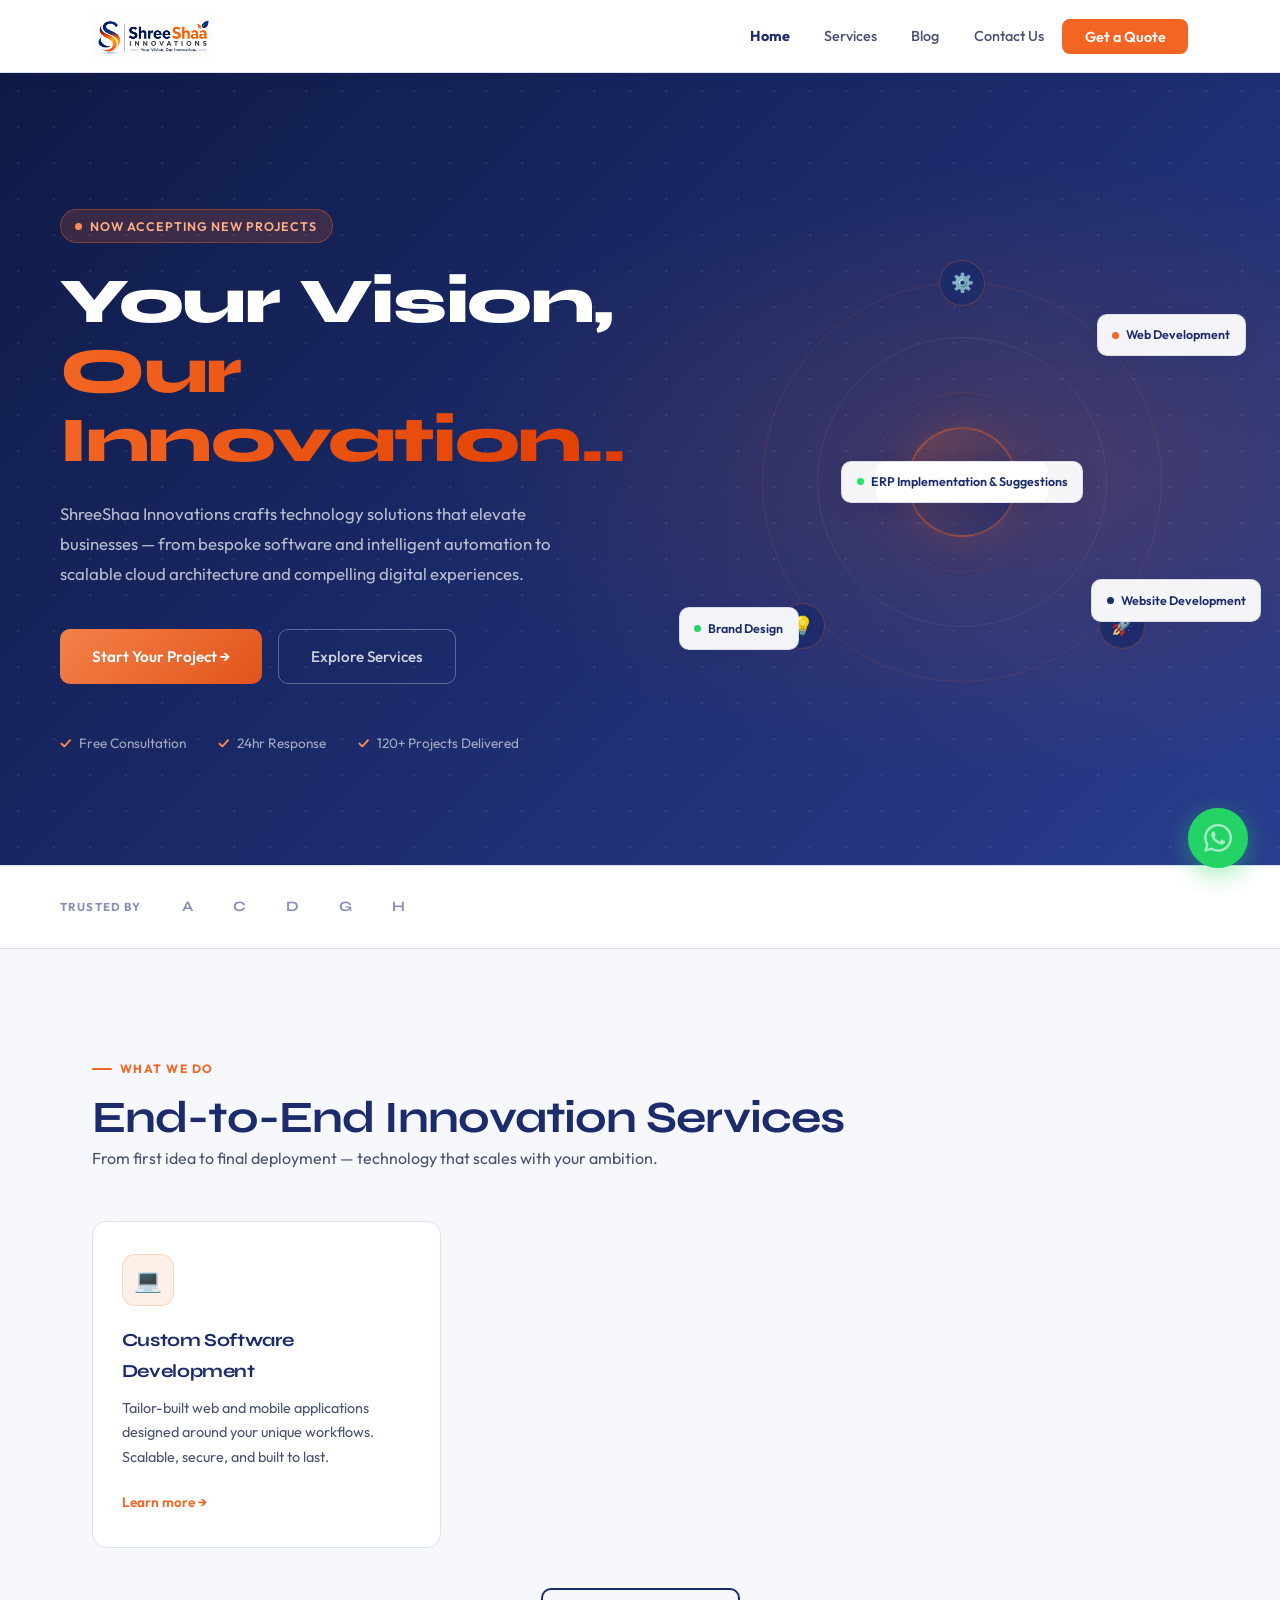
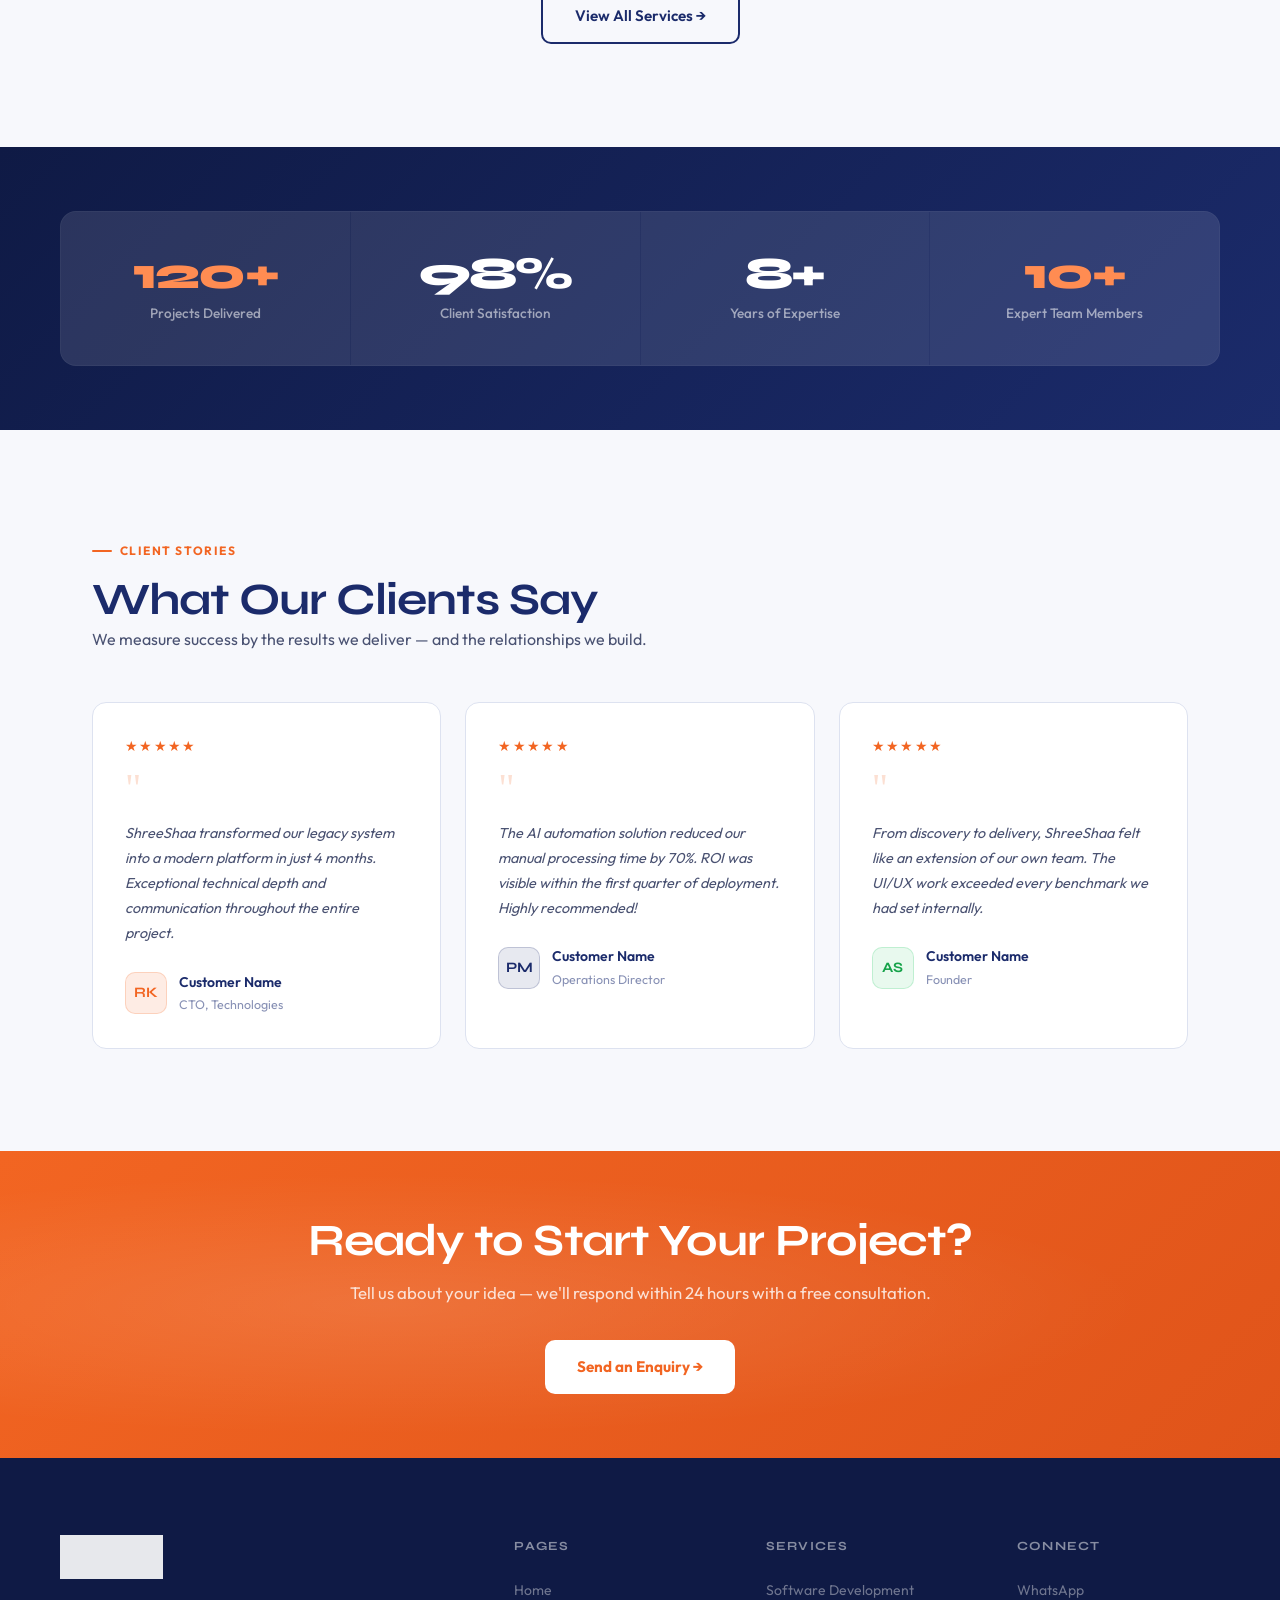
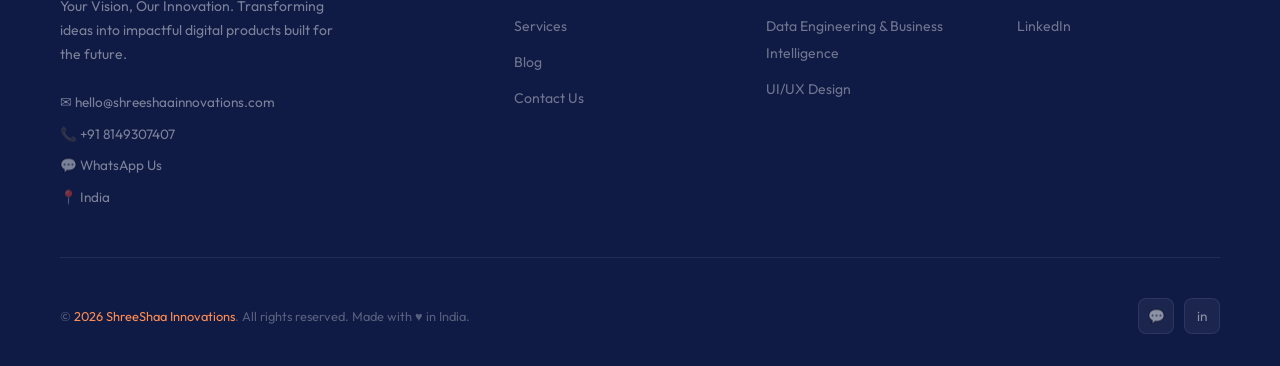
==== commit e0d63edb: "Update index.html" ====
--- a/index.html
+++ b/index.html
@@ -86,8 +86,10 @@
           <div class="orbit-core"><img src="images/logo.png" alt="ShreeShaa"></div>
         </div>
         <div class="float-card fc1"><span class="dot" style="background:#F26522"></span>Web Development</div>
-        <div class="float-card fc2"><span class="dot" style="background:#1B2B6B"></span>AI Automation</div>
-        <div class="float-card fc3"><span class="dot" style="background:#25D366"></span>Cloud Solutions</div>
+        <div class="float-card fc2"><span class="dot" style="background:#1B2B6B"></span>Website Development</div>
+        <div class="float-card fc3"><span class="dot" style="background:#25D366"></span>Brand Design</div>
+        <div class="float-card fc4"><span class="dot" style="background:#25C366"></span>Real-time Dashboards</div>
+        <div class="float-card fc5"><span class="dot" style="background:#25E366"></span>ERP Implementation & Suggestions</div>
       </div>
     </div>
   </section>
@@ -97,11 +99,11 @@
     <div class="trusted-inner">
       <span class="trusted-label">Trusted by</span>
       <div class="trusted-logos">
-        <span class="trusted-logo">TechCorp</span>
-        <span class="trusted-logo">NovaSystems</span>
-        <span class="trusted-logo">DigitalEdge</span>
-        <span class="trusted-logo">BuildFast</span>
-        <span class="trusted-logo">CloudPeak</span>
+        <span class="trusted-logo">A</span>
+        <span class="trusted-logo">C</span>
+        <span class="trusted-logo">D</span>
+        <span class="trusted-logo">G</span>
+        <span class="trusted-logo">H</span>
       </div>
     </div>
   </div>
@@ -120,18 +122,7 @@
         <p>Tailor-built web and mobile applications designed around your unique workflows. Scalable, secure, and built to last.</p>
         <a href="services.html" class="card-link">Learn more →</a>
       </article>
-      <article class="service-card">
-        <div class="service-icon si-navy">🤖</div>
-        <h3>AI & Intelligent Automation</h3>
-        <p>Harness machine learning and AI to automate tasks, extract insights, and supercharge decision-making processes.</p>
-        <a href="services.html" class="card-link">Learn more →</a>
-      </article>
-      <article class="service-card">
-        <div class="service-icon si-green">☁️</div>
-        <h3>Cloud Architecture & DevOps</h3>
-        <p>Modern cloud infrastructure that scales on demand. From migration to CI/CD pipelines — always on, always fast.</p>
-        <a href="services.html" class="card-link">Learn more →</a>
-      </article>
+      
     </div>
     <div style="text-align:center;margin-top:2.5rem;" class="reveal">
       <a href="services.html" class="btn-outline">View All Services →</a>
@@ -144,7 +135,7 @@
       <div class="stat-cell"><div class="stat-num sn-orange">120+</div><div class="stat-desc">Projects Delivered</div></div>
       <div class="stat-cell"><div class="stat-num sn-white">98%</div><div class="stat-desc">Client Satisfaction</div></div>
       <div class="stat-cell"><div class="stat-num sn-white">8+</div><div class="stat-desc">Years of Expertise</div></div>
-      <div class="stat-cell"><div class="stat-num sn-orange">25+</div><div class="stat-desc">Expert Team Members</div></div>
+      <div class="stat-cell"><div class="stat-num sn-orange">10+</div><div class="stat-desc">Expert Team Members</div></div>
     </div>
   </section>
 
@@ -162,7 +153,7 @@
         <p class="testimonial-text">ShreeShaa transformed our legacy system into a modern platform in just 4 months. Exceptional technical depth and communication throughout the entire project.</p>
         <div class="testimonial-author">
           <div class="author-avatar av1">RK</div>
-          <div><div class="author-name">Rajesh Kumar</div><div class="author-role">CTO, FinServe Technologies</div></div>
+          <div><div class="author-name">Customer Name</div><div class="author-role">CTO,  Technologies</div></div>
         </div>
       </article>
       <article class="testimonial-card">
@@ -171,7 +162,7 @@
         <p class="testimonial-text">The AI automation solution reduced our manual processing time by 70%. ROI was visible within the first quarter of deployment. Highly recommended!</p>
         <div class="testimonial-author">
           <div class="author-avatar av2">PM</div>
-          <div><div class="author-name">Priya Mehta</div><div class="author-role">Operations Director, LogiTrack</div></div>
+          <div><div class="author-name">Customer Name</div><div class="author-role">Operations Director</div></div>
         </div>
       </article>
       <article class="testimonial-card">
@@ -180,7 +171,7 @@
         <p class="testimonial-text">From discovery to delivery, ShreeShaa felt like an extension of our own team. The UI/UX work exceeded every benchmark we had set internally.</p>
         <div class="testimonial-author">
           <div class="author-avatar av3">AS</div>
-          <div><div class="author-name">Arjun Sharma</div><div class="author-role">Founder, HealthNest App</div></div>
+          <div><div class="author-name">Customer Name</div><div class="author-role">Founder</div></div>
         </div>
       </article>
     </div>
@@ -223,10 +214,9 @@
         <h5>Services</h5>
         <ul>
           <li><a href="services.html">Software Development</a></li>
-          <li><a href="services.html">AI & Automation</a></li>
-          <li><a href="services.html">Cloud & DevOps</a></li>
+          <li><a href="services.html">Data Engineering & Business Intelligence</a></li>
           <li><a href="services.html">UI/UX Design</a></li>
-          <li><a href="services.html">Cybersecurity</a></li>
+          
         </ul>
       </div>
       <div class="footer-col">
@@ -234,8 +224,6 @@
         <ul>
           <li><a href="https://wa.me/918149307407" target="_blank">WhatsApp</a></li>
           <li><a href="#">LinkedIn</a></li>
-          <li><a href="#">Twitter / X</a></li>
-          <li><a href="#">Instagram</a></li>
         </ul>
       </div>
     </div>
@@ -244,8 +232,6 @@
       <div class="footer-socials">
         <a href="https://wa.me/918149307407" class="social-btn" target="_blank" aria-label="WhatsApp">💬</a>
         <a href="#" class="social-btn" aria-label="LinkedIn">in</a>
-        <a href="#" class="social-btn" aria-label="Twitter">𝕏</a>
-        <a href="#" class="social-btn" aria-label="Instagram">◉</a>
       </div>
     </div>
   </div>
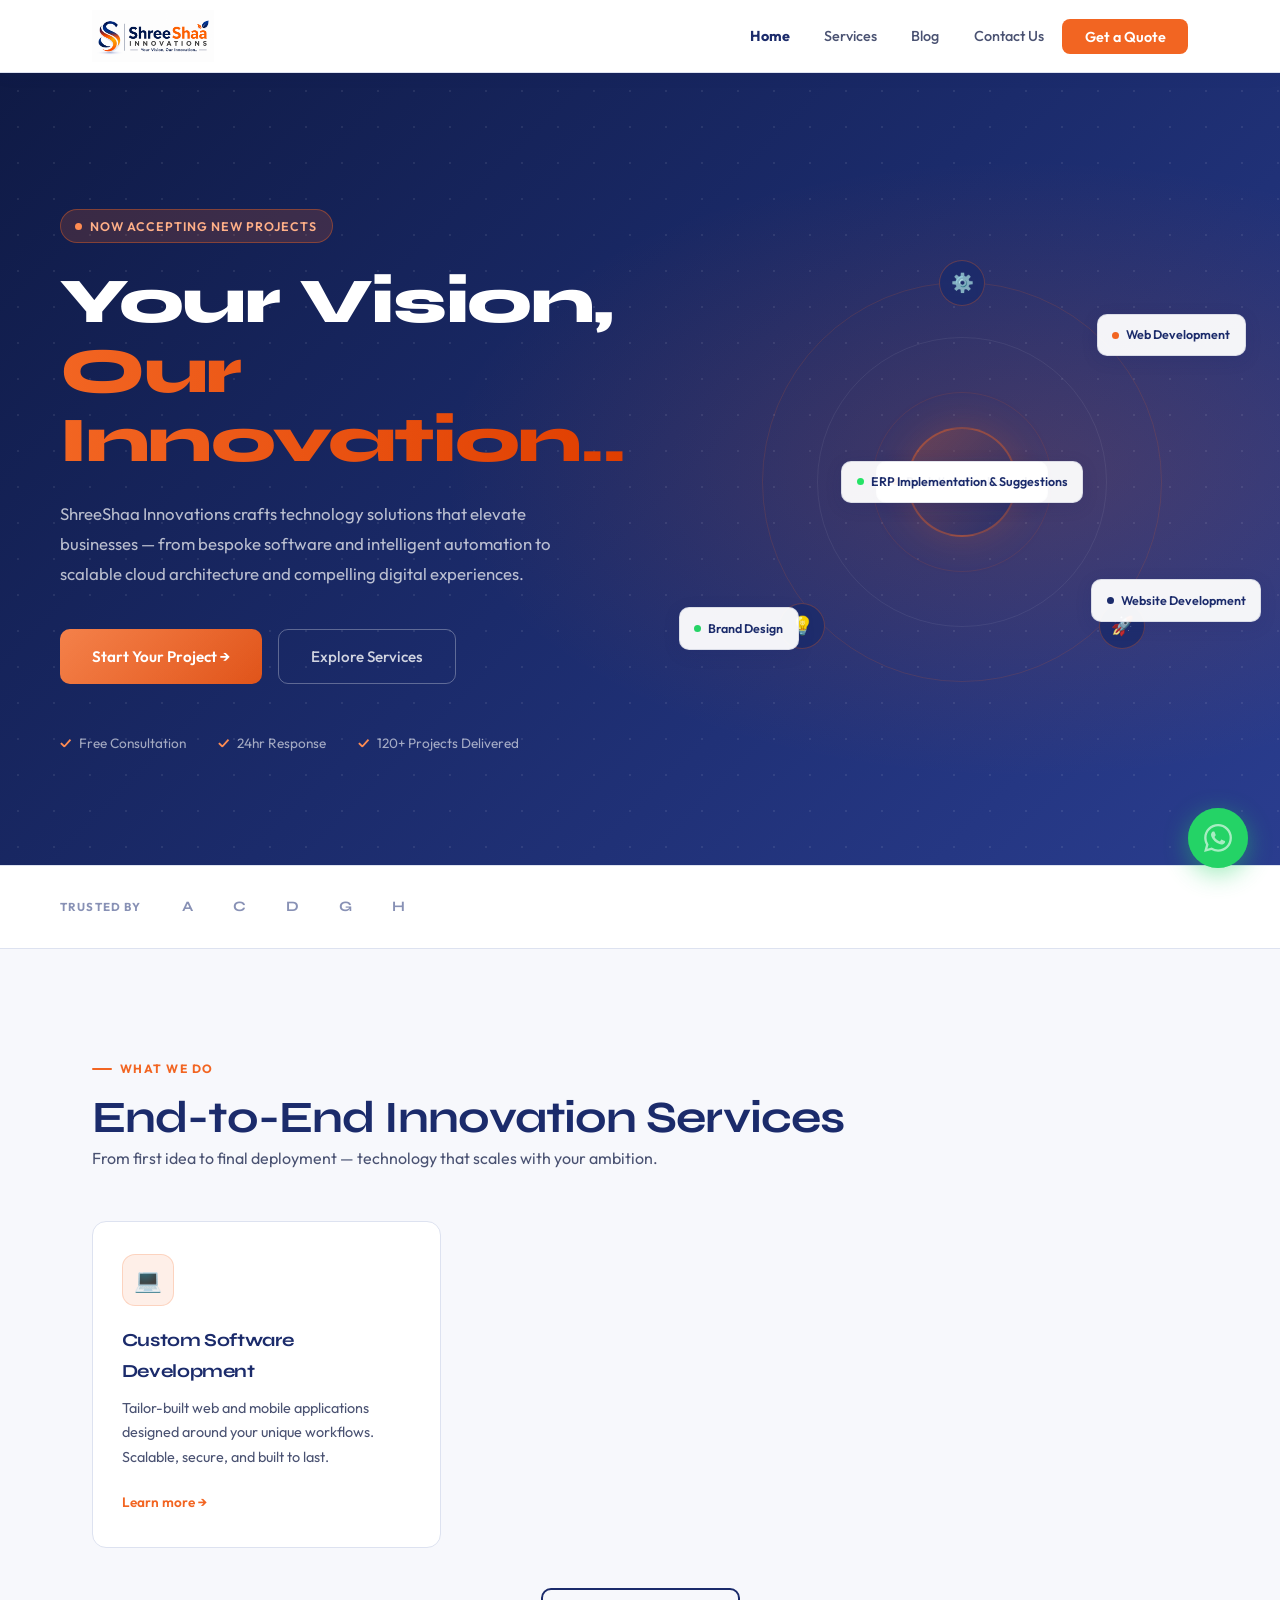
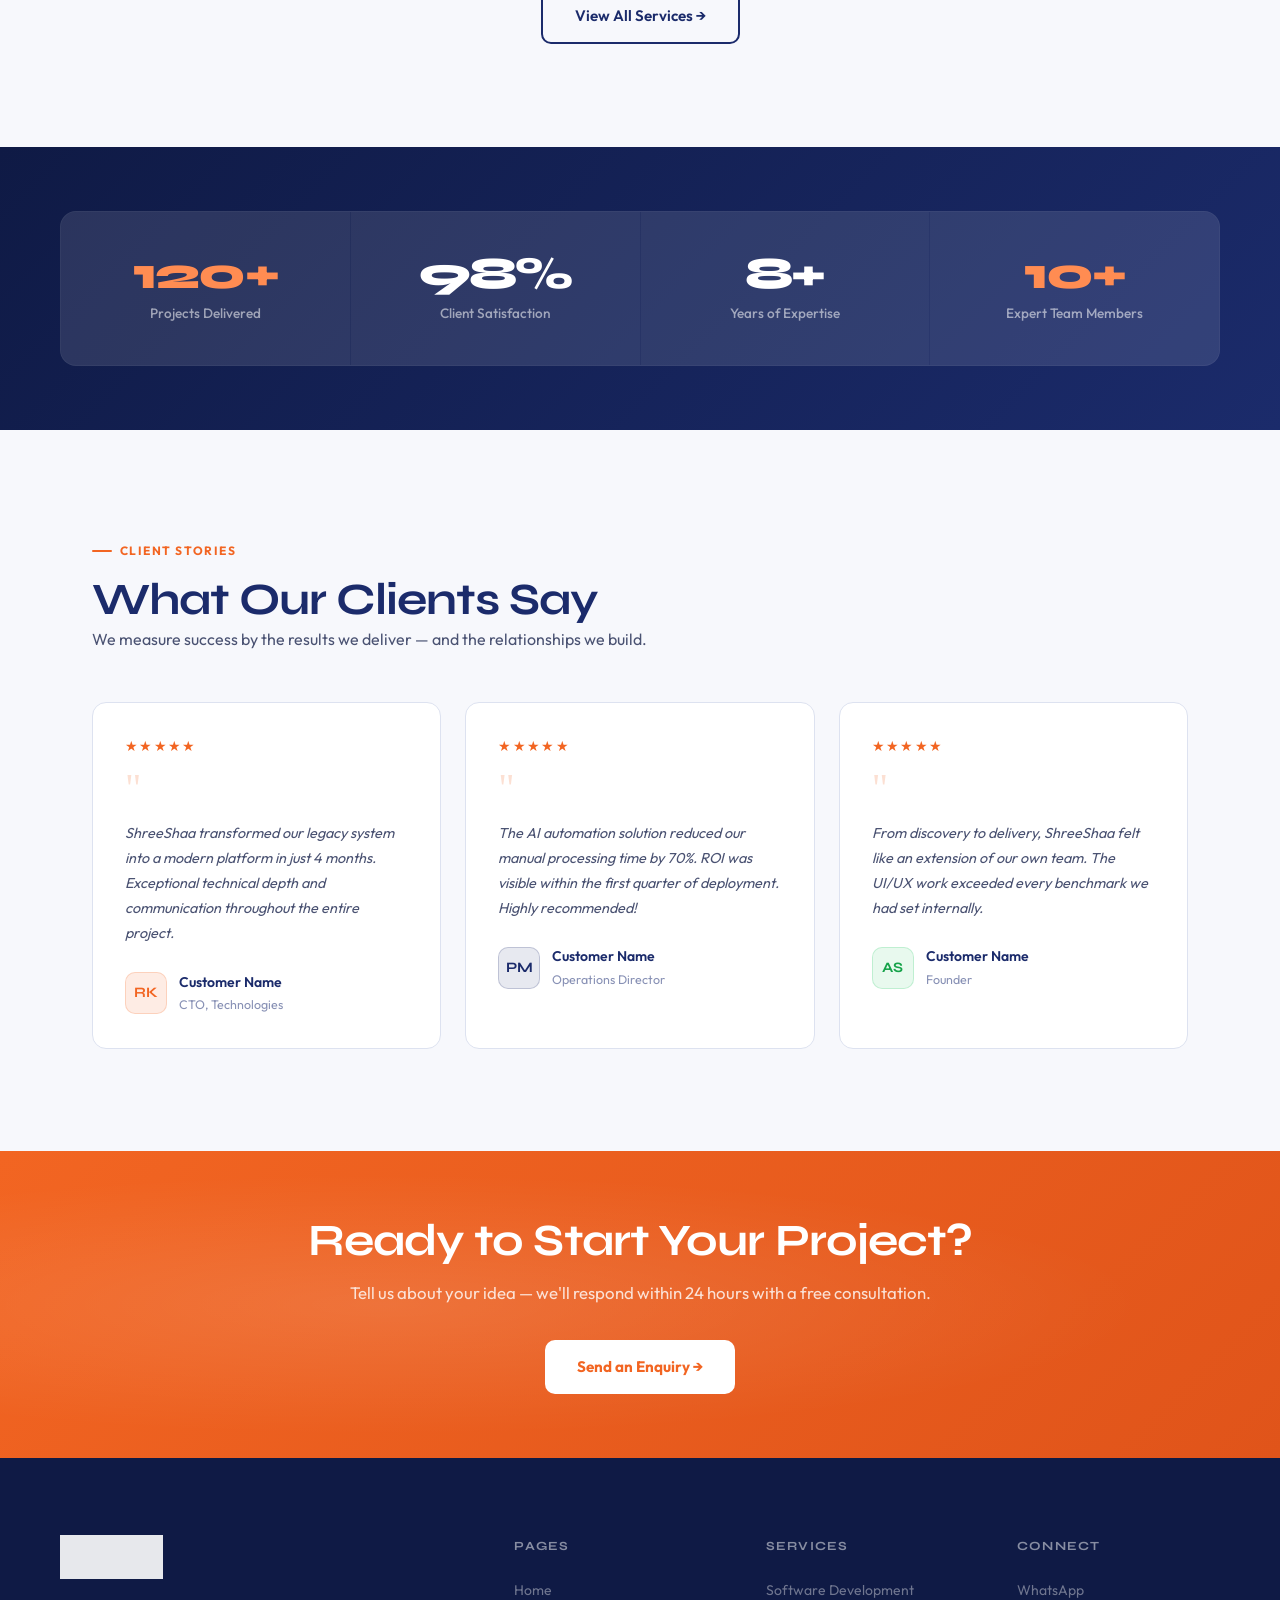
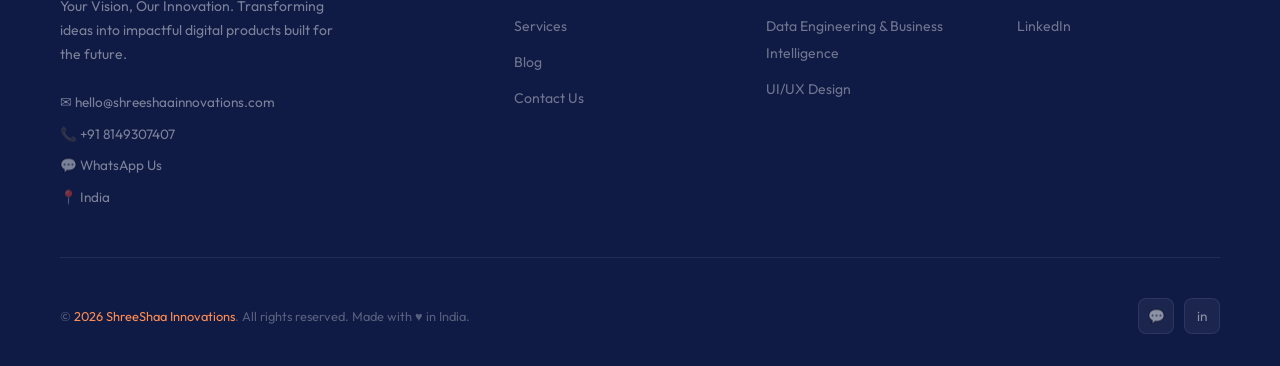
==== commit 609a72ba: "Update index.html" ====
--- a/index.html
+++ b/index.html
@@ -88,7 +88,7 @@
         <div class="float-card fc1"><span class="dot" style="background:#F26522"></span>Web Development</div>
         <div class="float-card fc2"><span class="dot" style="background:#1B2B6B"></span>Website Development</div>
         <div class="float-card fc3"><span class="dot" style="background:#25D366"></span>Brand Design</div>
-        <div class="float-card fc4"><span class="dot" style="background:#25C366"></span>Real-time Dashboards</div>
+        <div class="float-card fc4"><span class="dot" style="background:#F26300"></span>Real-time Dashboards</div>
         <div class="float-card fc5"><span class="dot" style="background:#25E366"></span>ERP Implementation & Suggestions</div>
       </div>
     </div>
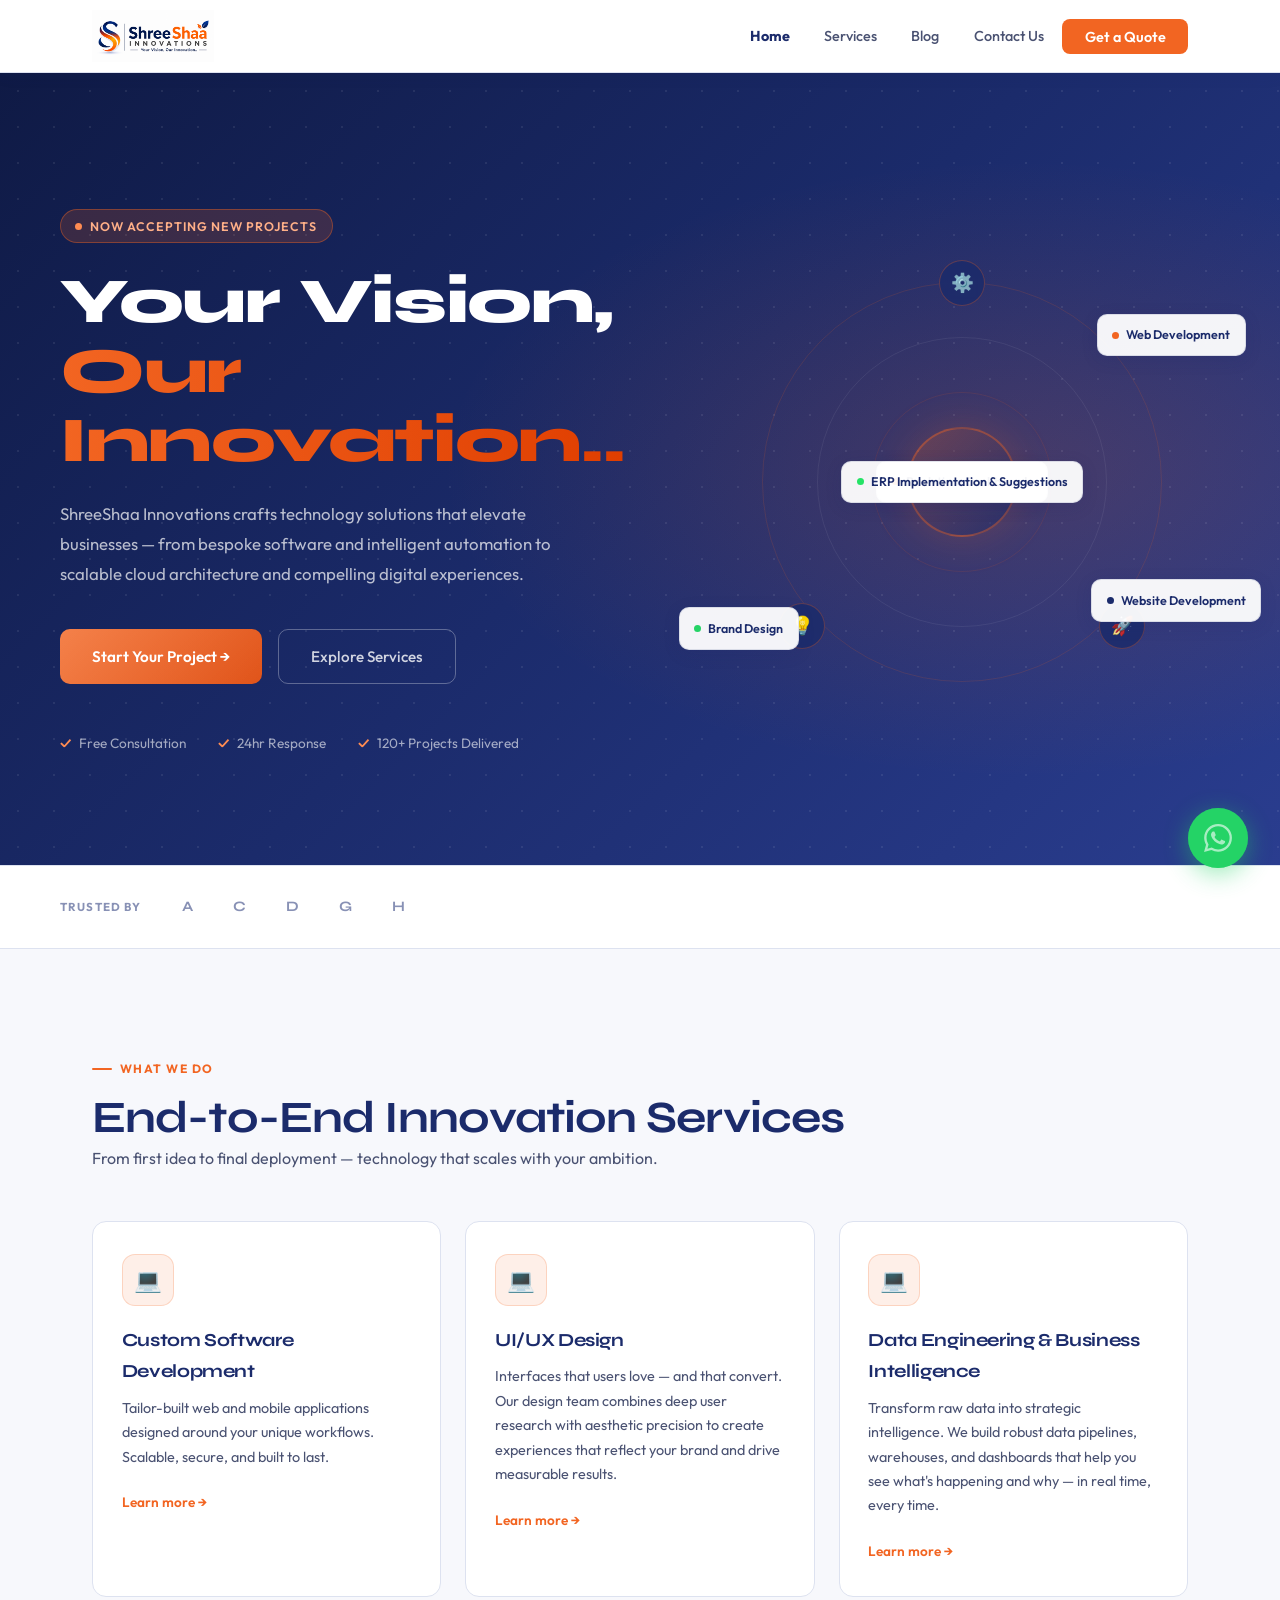
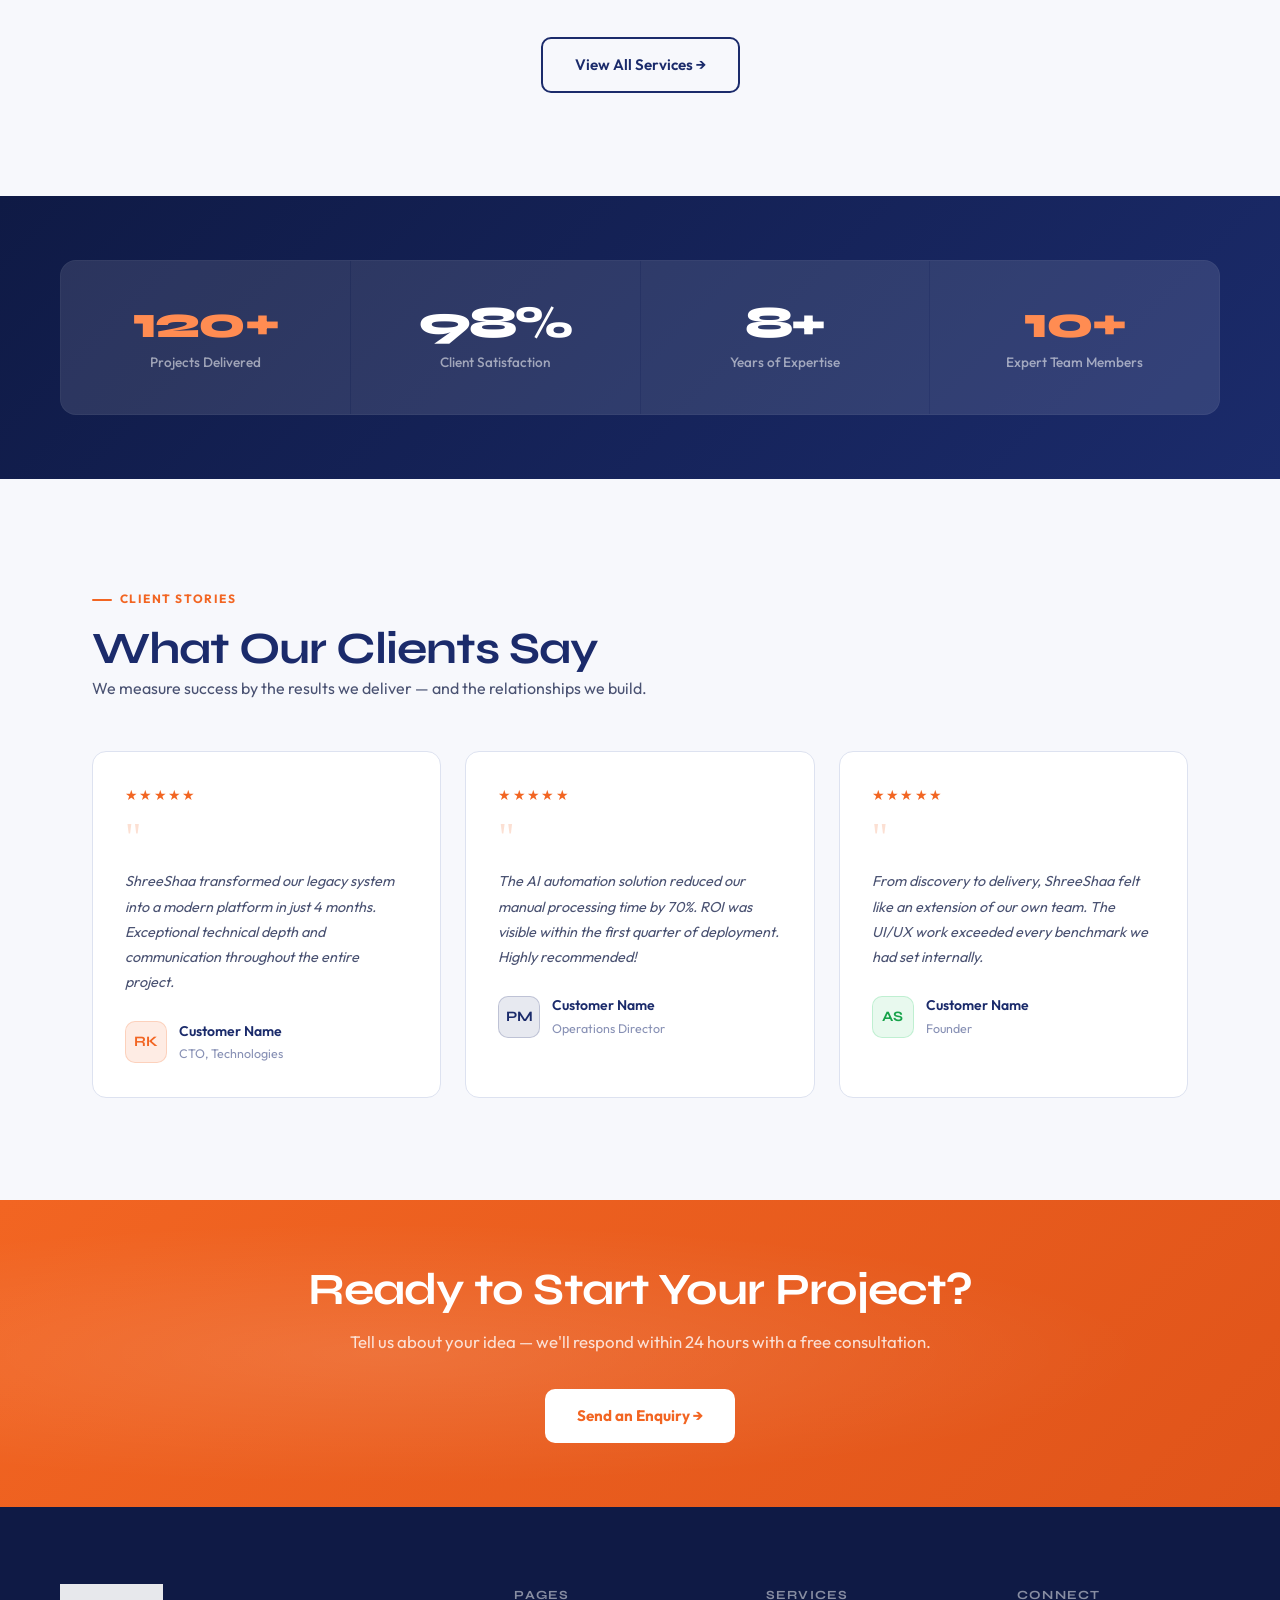
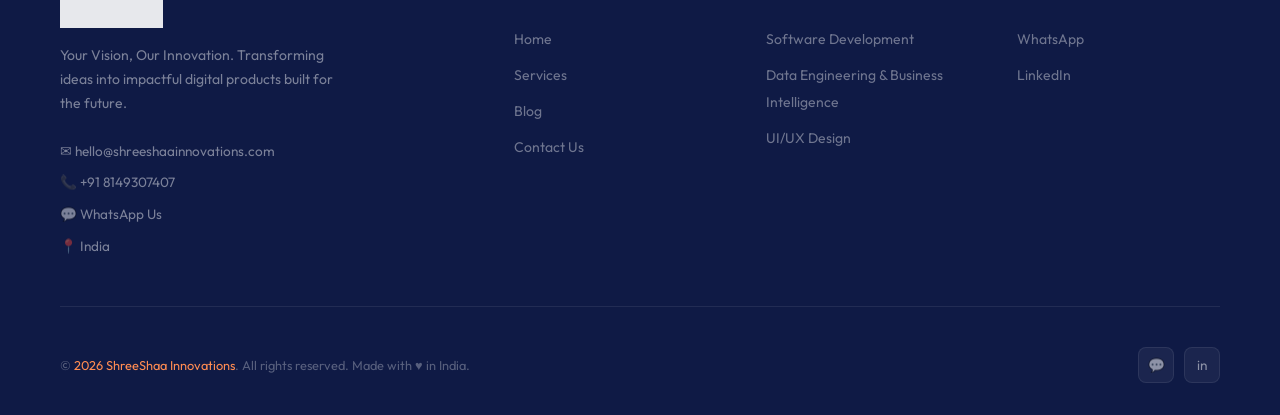
==== commit 53049906: "Update index.html" ====
--- a/index.html
+++ b/index.html
@@ -122,7 +122,18 @@
         <p>Tailor-built web and mobile applications designed around your unique workflows. Scalable, secure, and built to last.</p>
         <a href="services.html" class="card-link">Learn more →</a>
       </article>
-      
+      <article class="service-card">
+        <div class="service-icon si-orange">💻</div>
+        <h3>UI/UX Design</h3>
+        <p>Interfaces that users love — and that convert. Our design team combines deep user research with aesthetic precision to create experiences that reflect your brand and drive measurable results.</p>
+        <a href="services.html" class="card-link">Learn more →</a>
+      </article>
+       <article class="service-card">
+        <div class="service-icon si-orange">💻</div>
+        <h3>Data Engineering & Business Intelligence</h3>
+        <p>Transform raw data into strategic intelligence. We build robust data pipelines, warehouses, and dashboards that help you see what's happening and why — in real time, every time.</p>
+        <a href="services.html" class="card-link">Learn more →</a>
+      </article>
     </div>
     <div style="text-align:center;margin-top:2.5rem;" class="reveal">
       <a href="services.html" class="btn-outline">View All Services →</a>
